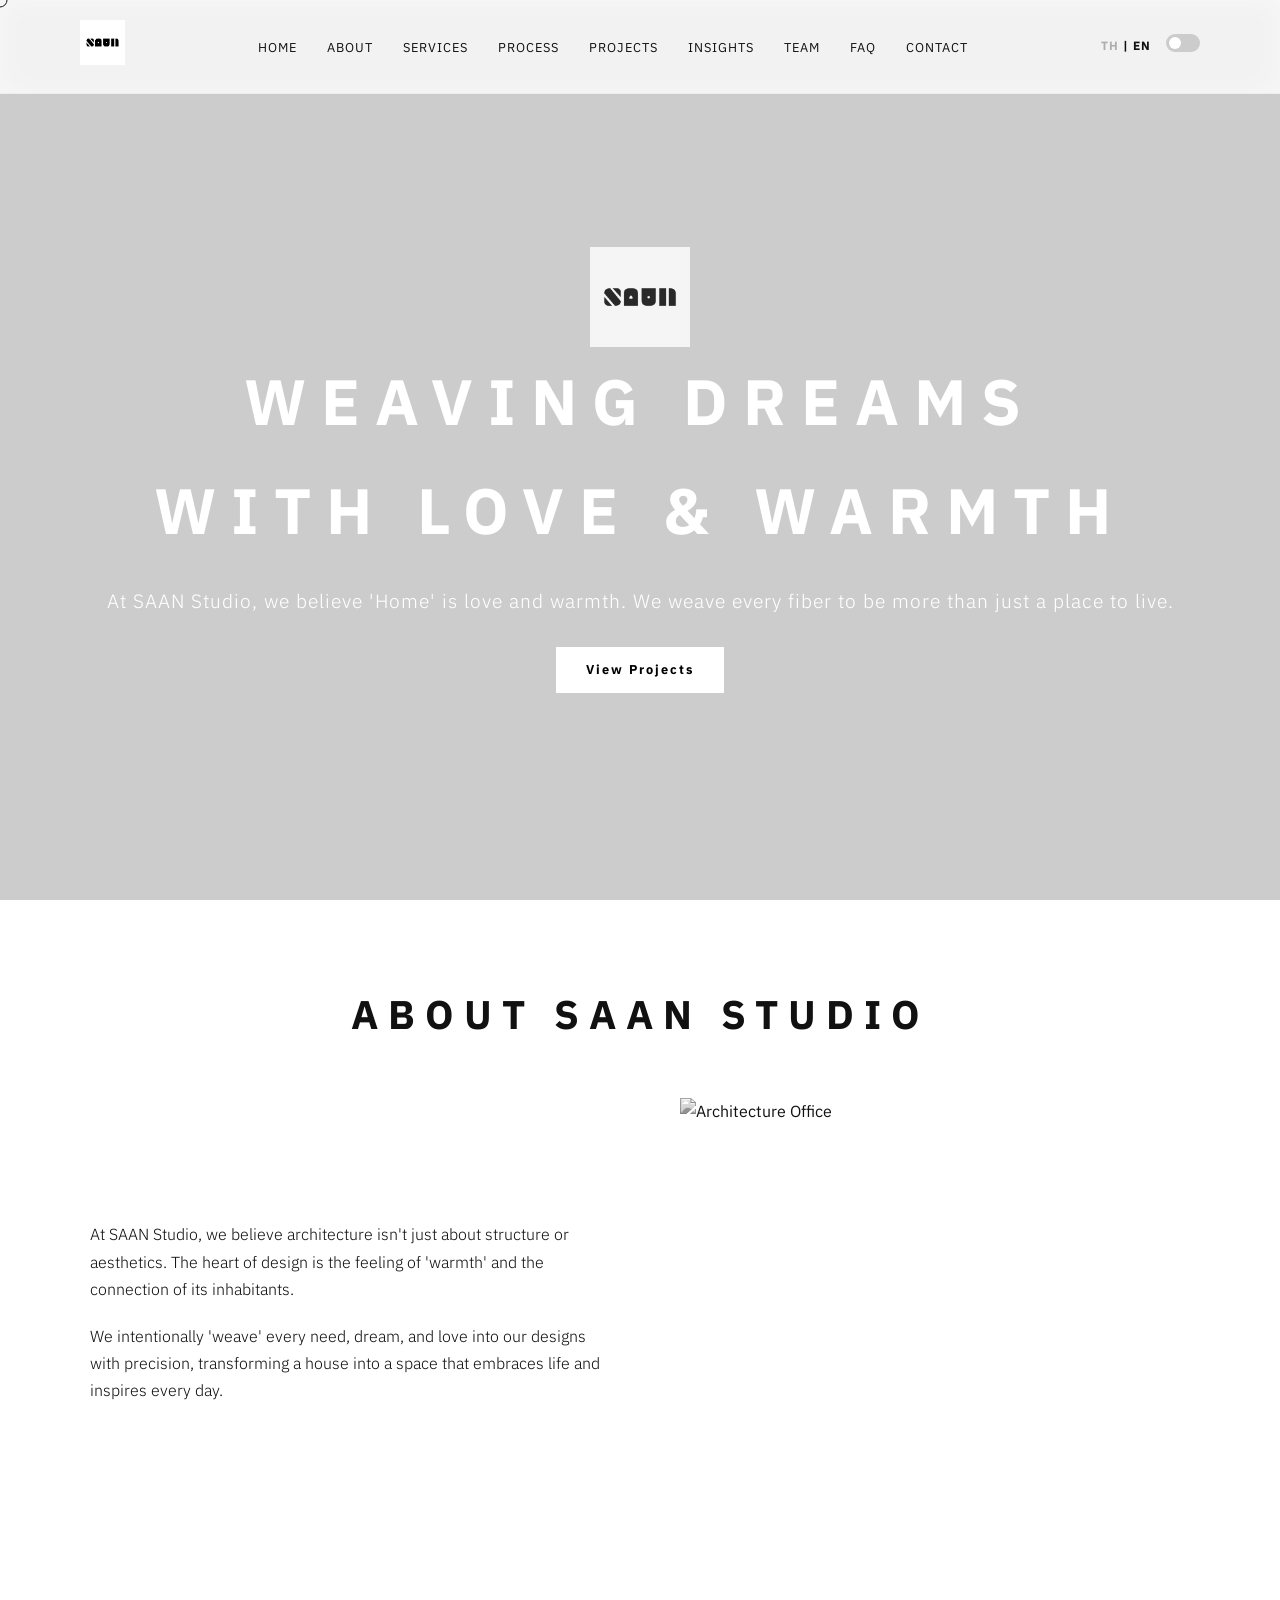
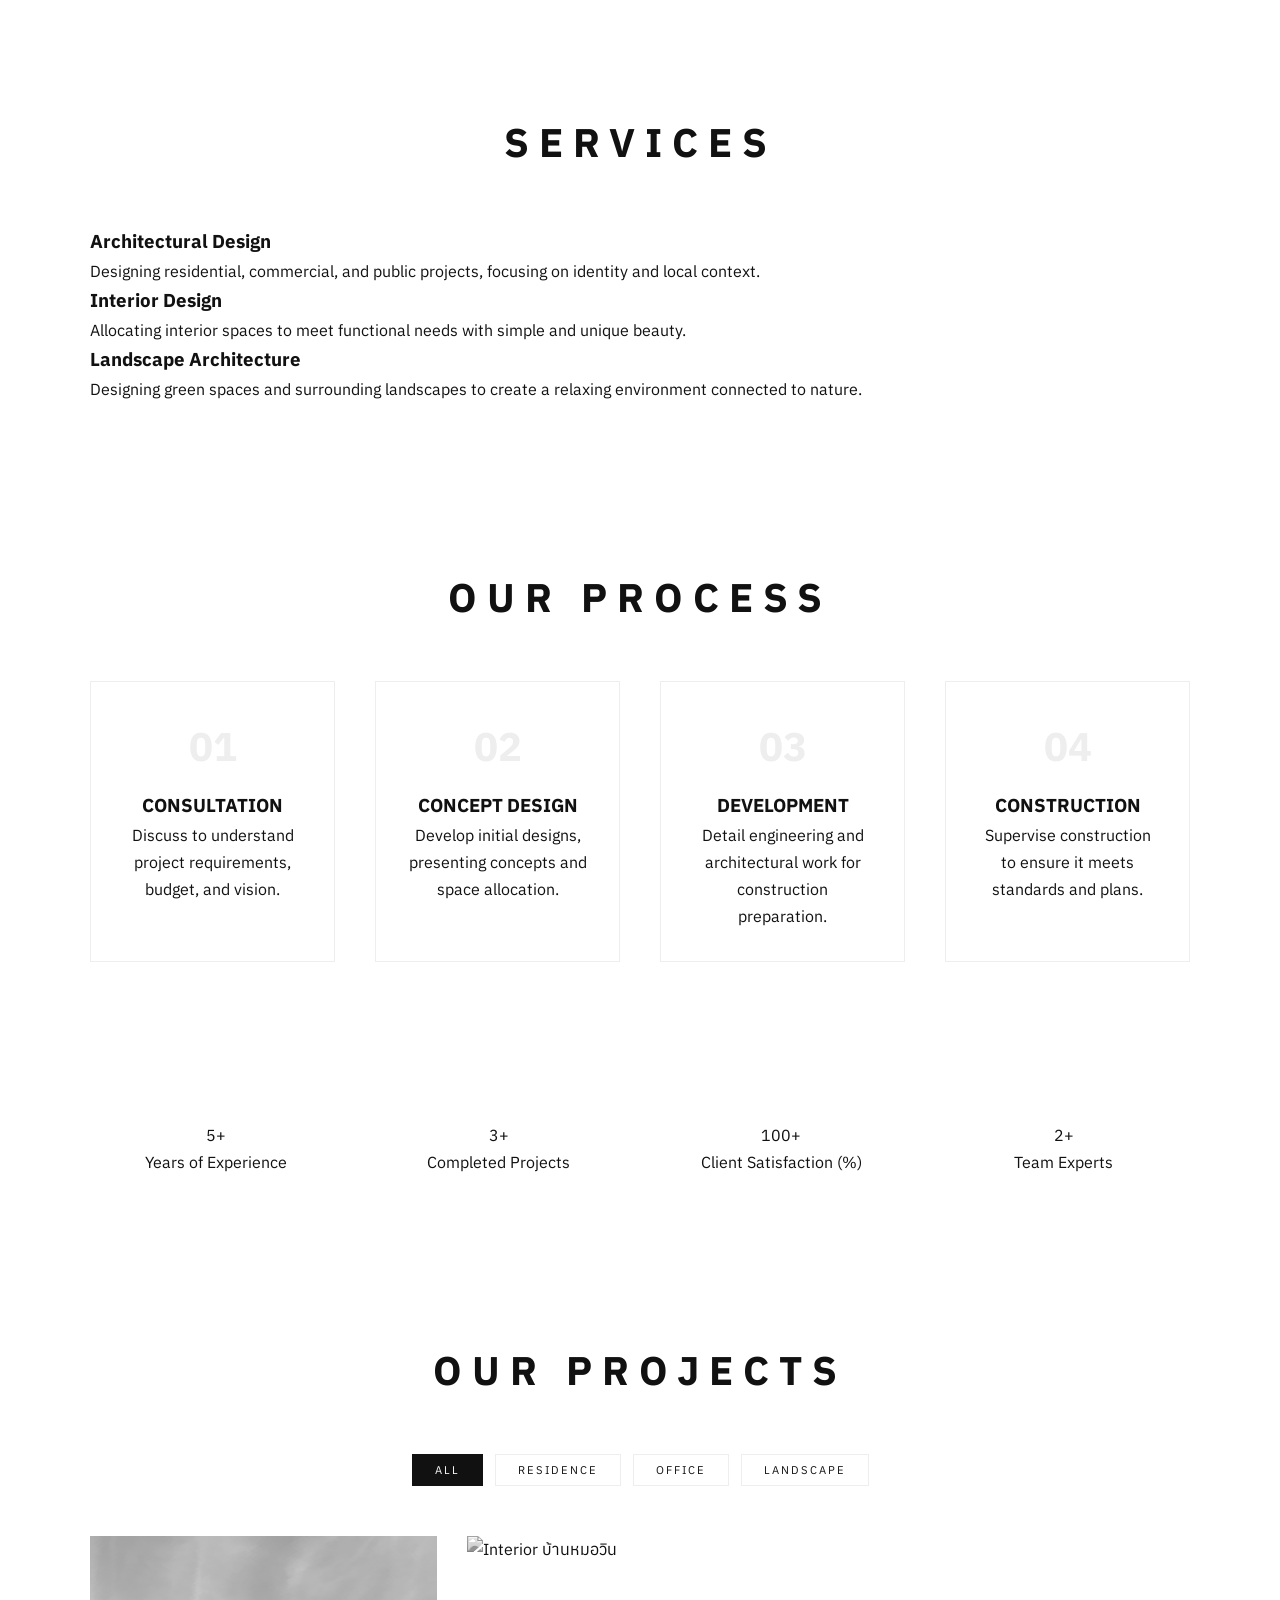
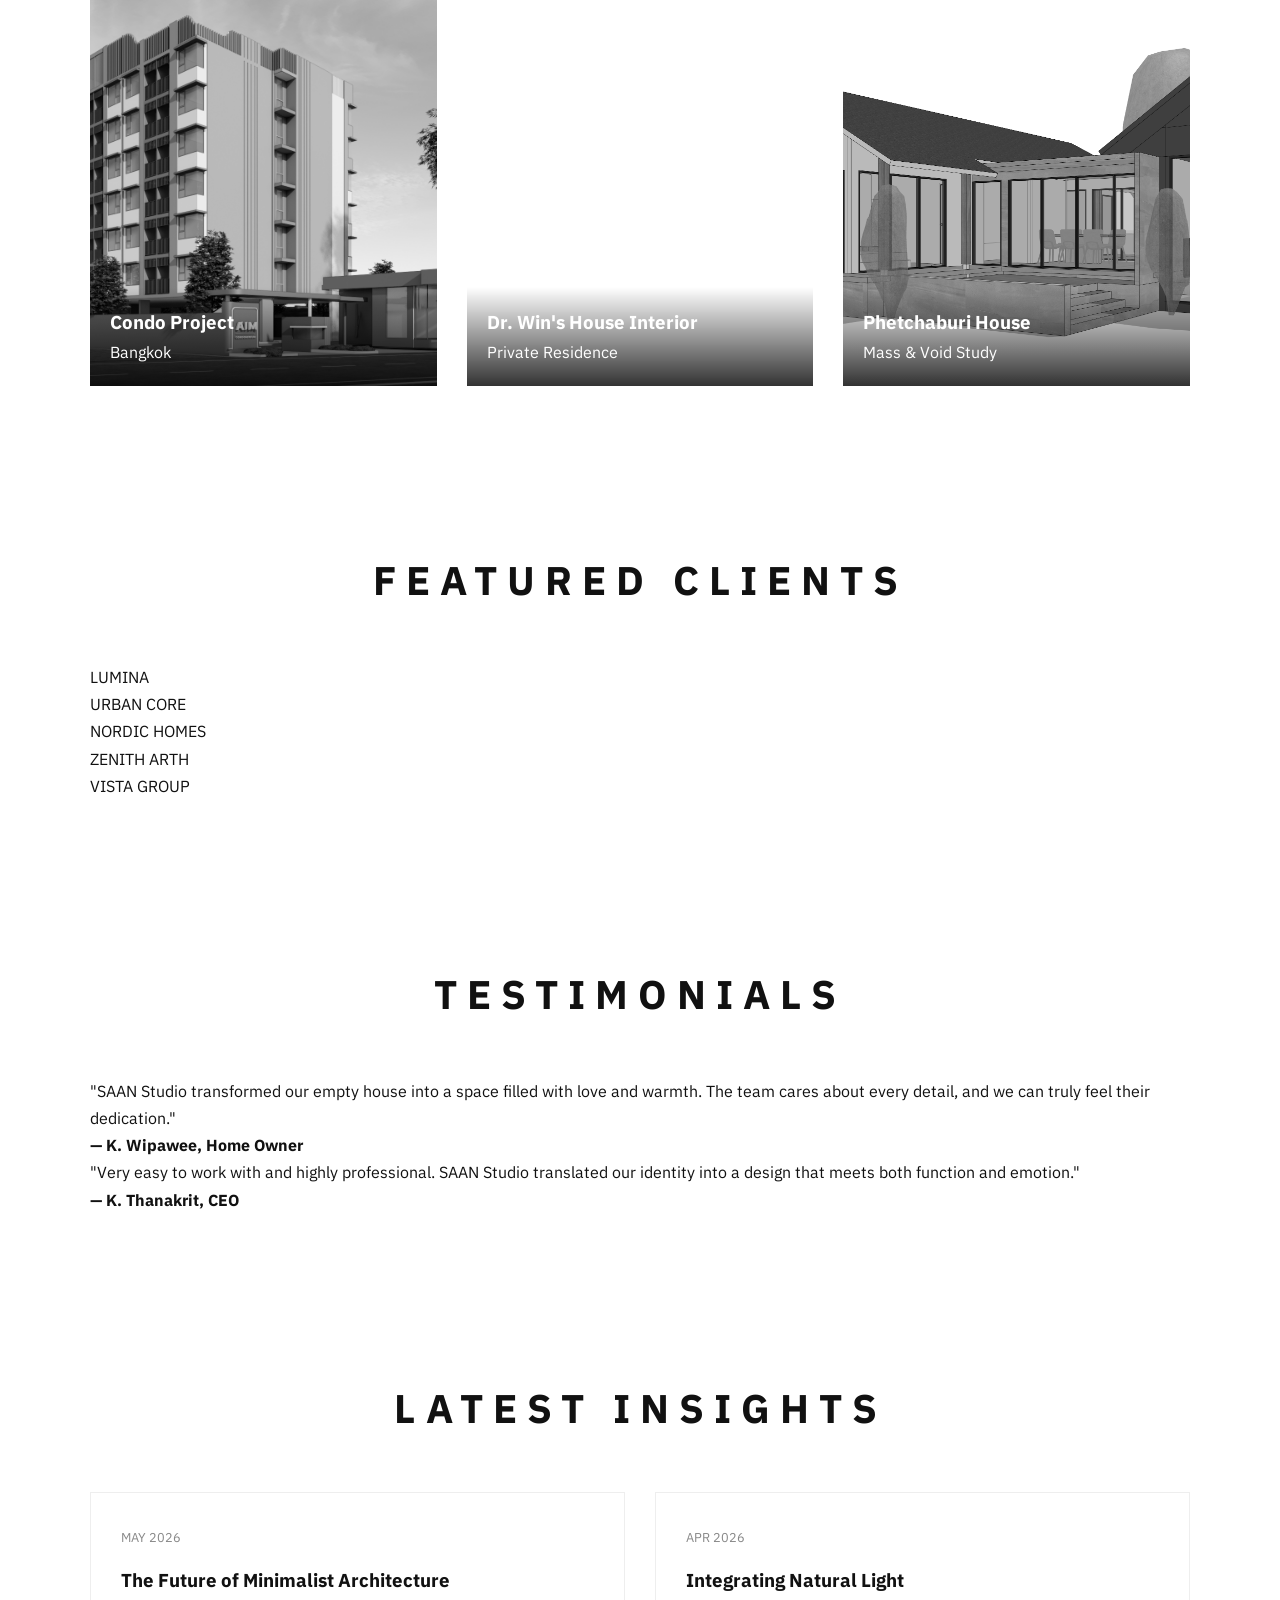
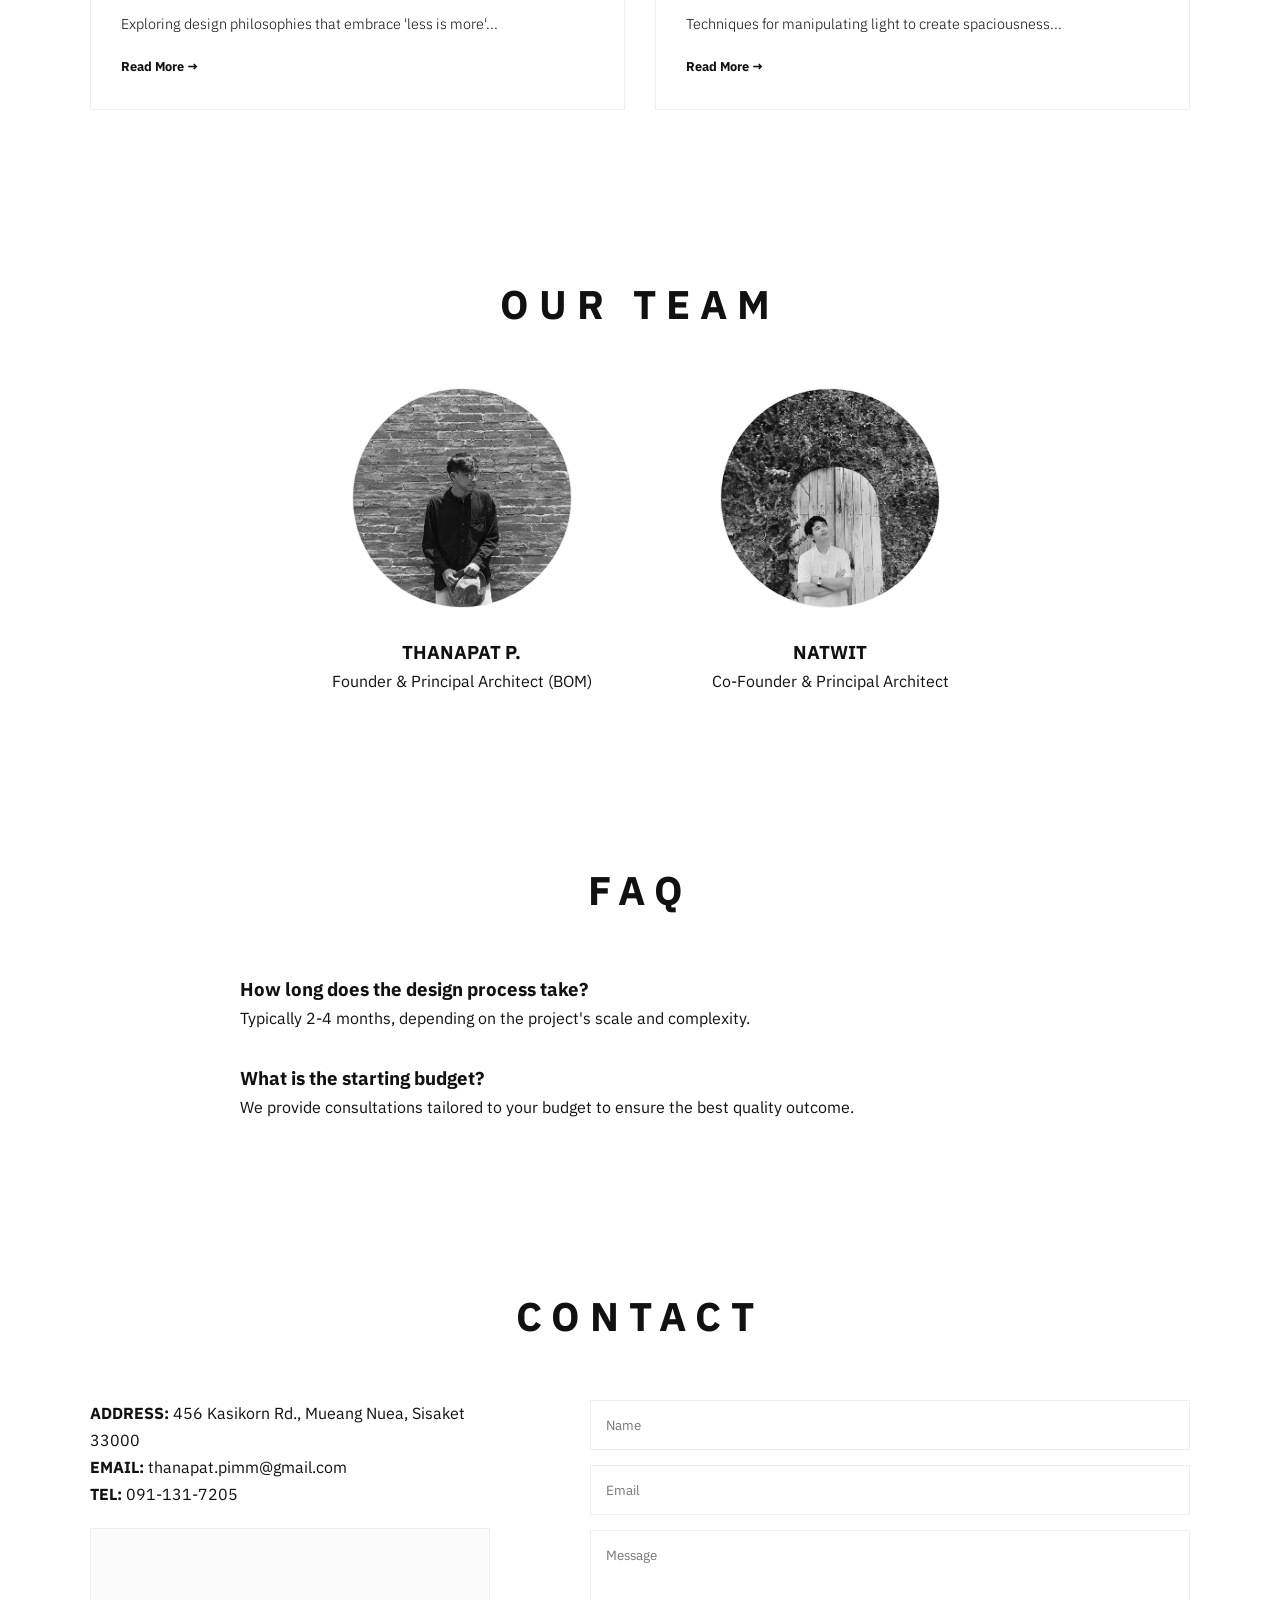
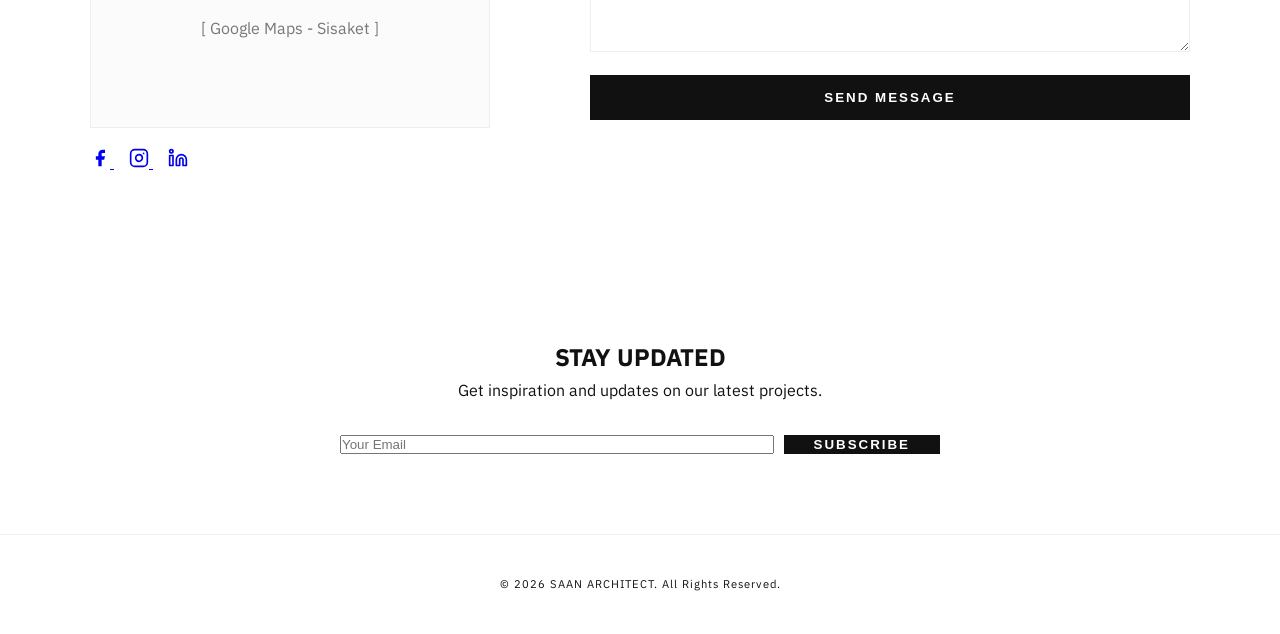
==== index.html @ 6f90f997 "UI Polish: Redesign filter/scroll buttons, enlarge logo, and add branding to Hero section" ====
<!DOCTYPE html>
<html lang="th">
<head>
    <meta charset="UTF-8">
    <meta name="viewport" content="width=device-width, initial-scale=1.0">
    <title>SAAN Studio | Architectural Design</title>
    <meta name="description" content="SAAN Studio (สาน สตูดิโอ) เชื่อว่าบ้านคือความรักความอบอุ่น เราจึงสานทุกเส้นใยให้เป็นมากกว่าที่อยู่อาศัย">
    <meta name="keywords" content="Architect, SAAN Studio, สาน สตูดิโอ, Interior Design, Home Design, Thailand">
    <link rel="stylesheet" href="style.css">
    <link rel="preconnect" href="https://fonts.googleapis.com">
    <link rel="preconnect" href="https://fonts.gstatic.com" crossorigin>
    <link href="https://fonts.googleapis.com/css2?family=Inter:wght@300;400;700&family=Anuphan:wght@300;400;600&display=swap" rel="stylesheet">
</head>
<body class="fade-in-body">
    <!-- Page Transition Overlay -->
    <div class="page-transition-overlay"></div>

    <!-- Progress Bar -->
    <div id="progress-container">
        <div id="progress-bar"></div>
    </div>

    <!-- Custom Cursor -->
    <div id="custom-cursor"></div>

    <!-- Preloader -->
    <div id="preloader">
        <div class="loader-logo">SAAN</div>
    </div>
    <nav>
        <div class="logo">
            <img src="images/logo.png" alt="SAAN STUDIO">
        </div>
        <ul class="nav-links">
            <li><a href="#hero" class="lang" data-th="หน้าแรก" data-en="Home">Home</a></li>
            <li><a href="#about" class="lang" data-th="เกี่ยวกับเรา" data-en="About">About</a></li>
            <li><a href="#services" class="lang" data-th="บริการ" data-en="Services">Services</a></li>
            <li><a href="#process" class="lang" data-th="ขั้นตอน" data-en="Process">Process</a></li>
            <li><a href="#projects" class="lang" data-th="ผลงาน" data-en="Projects">Projects</a></li>
            <li><a href="#insights" class="lang" data-th="บทความ" data-en="Insights">Insights</a></li>
            <li><a href="#team" class="lang" data-th="ทีมงาน" data-en="Team">Team</a></li>
            <li><a href="#faq" class="lang" data-th="คำถาม" data-en="FAQ">FAQ</a></li>
            <li><a href="#contact" class="lang" data-th="ติดต่อ" data-en="Contact">Contact</a></li>
        </ul>
        <div class="nav-extra">
            <div class="lang-switch">
                <span id="btn-th" class="lang-btn">TH</span> | <span id="btn-en" class="lang-btn active">EN</span>
            </div>
            <div class="theme-switch-wrapper">
                <label class="theme-switch" for="checkbox">
                    <input type="checkbox" id="checkbox" />
                    <div class="slider round"></div>
                </label>
            </div>
        </div>
        <div class="burger">
            <div class="line1"></div>
            <div class="line2"></div>
            <div class="line3"></div>
        </div>
    </nav>

    <section id="hero" class="hero">
        <div class="hero-content">
            <div class="concept-logo-container">
                <img src="images/logo.png" alt="SAAN Logo" class="concept-logo">
            </div>
            <h1 class="lang" data-th="สานทุกความฝัน<br>ด้วยความรักและอบอุ่น" data-en="WEAVING DREAMS<br>WITH LOVE & WARMTH">WEAVING DREAMS<br>WITH LOVE & WARMTH</h1>
            <p class="lang" data-th="ที่ สานสตูดิโอ เราเชื่อว่า 'บ้าน' คือความรักความอบอุ่น เราจึง 'สาน' ทุกเส้นใยให้เป็นมากกว่าที่อยู่อาศัย" data-en="At SAAN Studio, we believe 'Home' is love and warmth. We weave every fiber to be more than just a place to live.">At SAAN Studio, we believe 'Home' is love and warmth. We weave every fiber to be more than just a place to live.</p>
            <a href="#projects" class="btn-primary lang" data-th="ดูผลงาน" data-en="View Projects">View Projects</a>
        </div>
    </section>

    <section id="about" class="about section-padding reveal">
        <div class="container">
            <h2 class="section-title lang" data-th="เกี่ยวกับ สาน สตูดิโอ" data-en="ABOUT SAAN STUDIO">ABOUT SAAN STUDIO</h2>
            <div class="about-grid">
                <div class="about-text">
                    <p class="lang" data-th="ที่ สานสตูดิโอ (SAAN Studio) เราเชื่อว่าสถาปัตยกรรมไม่ใช่แค่เรื่องของโครงสร้างหรือความสวยงามเพียงอย่างเดียว แต่หัวใจสำคัญของงานออกแบบคือความรู้สึก 'อบอุ่น' และความผูกพันของผู้อยู่อาศัย" data-en="At SAAN Studio, we believe architecture isn't just about structure or aesthetics. The heart of design is the feeling of 'warmth' and the connection of its inhabitants.">At SAAN Studio, we believe architecture isn't just about structure or aesthetics. The heart of design is the feeling of 'warmth' and the connection of its inhabitants.</p>
                    <p class="lang" data-th="เราจึงตั้งใจ 'สาน' ทุกความต้องการ ความฝัน และความรัก เข้ากับงานออกแบบอย่างประณีต เพื่อเปลี่ยนบ้านให้เป็นพื้นที่ที่โอบอุ้มชีวิตและสร้างแรงบันดาลใจในทุกวัน" data-en="We intentionally 'weave' every need, dream, and love into our designs with precision, transforming a house into a space that embraces life and inspires every day.">We intentionally 'weave' every need, dream, and love into our designs with precision, transforming a house into a space that embraces life and inspires every day.</p>
                </div>
                <div class="about-image">
                    <img src="https://images.unsplash.com/photo-1486406146926-c627a92ad1ab?q=80&w=1000&auto=format&fit=crop" alt="Architecture Office">
                </div>
            </div>
        </div>
    </section>

    <section id="services" class="services section-padding bg-light reveal">
        <div class="container">
            <h2 class="section-title lang" data-th="บริการของเรา" data-en="SERVICES">SERVICES</h2>
            <div class="services-grid">
                <div class="service-item">
                    <h3 class="lang" data-th="ออกแบบสถาปัตยกรรม" data-en="Architectural Design">Architectural Design</h3>
                    <p class="lang" data-th="ออกแบบอาคารพักอาศัย อาคารพาณิชย์ และโครงการสาธารณะ โดยเน้นอัตลักษณ์และบริบทของพื้นที่" data-en="Designing residential, commercial, and public projects, focusing on identity and local context.">ออกแบบอาคารพักอาศัย อาคารพาณิชย์ และโครงการสาธารณะ โดยเน้นอัตลักษณ์และบริบทของพื้นที่</p>
                </div>
                <div class="service-item">
                    <h3 class="lang" data-th="ออกแบบภายใน" data-en="Interior Design">Interior Design</h3>
                    <p class="lang" data-th="จัดสรรพื้นที่ภายในให้ตอบโจทย์การใช้งาน พร้อมความสวยงามที่เรียบง่ายและเป็นเอกลักษณ์" data-en="Allocating interior spaces to meet functional needs with simple and unique beauty.">จัดสรรพื้นที่ภายในให้ตอบโจทย์การใช้งาน พร้อมความสวยงามที่เรียบง่ายและเป็นเอกลักษณ์</p>
                </div>
                <div class="service-item">
                    <h3 class="lang" data-th="ภูมิสถาปัตยกรรม" data-en="Landscape Architecture">Landscape Architecture</h3>
                    <p class="lang" data-th="ออกแบบพื้นที่สีเขียวและภูมิทัศน์รอบอาคาร เพื่อสร้างสภาวะแวดล้อมที่ผ่อนคลายและเชื่อมต่อกับธรรมชาติ" data-en="Designing green spaces and surrounding landscapes to create a relaxing environment connected to nature.">ออกแบบพื้นที่สีเขียวและภูมิทัศน์รอบอาคาร เพื่อสร้างสภาวะแวดล้อมที่ผ่อนคลายและเชื่อมต่อกับธรรมชาติ</p>
                </div>
            </div>
        </div>
    </section>

    <section id="process" class="process section-padding reveal">
        <div class="container">
            <h2 class="section-title lang" data-th="ขั้นตอนการทำงาน" data-en="OUR PROCESS">OUR PROCESS</h2>
            <div class="process-steps">
                <div class="step">
                    <span class="step-num">01</span>
                    <h3 class="lang" data-th="ปรึกษาเบื้องต้น" data-en="CONSULTATION">CONSULTATION</h3>
                    <p class="lang" data-th="พูดคุยเพื่อทำความเข้าใจความต้องการ งบประมาณ และวิสัยทัศน์ของโครงการ" data-en="Discuss to understand project requirements, budget, and vision.">พูดคุยเพื่อทำความเข้าใจความต้องการ งบประมาณ และวิสัยทัศน์ของโครงการ</p>
                </div>
                <div class="step">
                    <span class="step-num">02</span>
                    <h3 class="lang" data-th="ออกแบบแนวคิด" data-en="CONCEPT DESIGN">CONCEPT DESIGN</h3>
                    <p class="lang" data-th="พัฒนางานออกแบบเบื้องต้น นำเสนอแนวคิดและการจัดสรรพื้นที่" data-en="Develop initial designs, presenting concepts and space allocation.">พัฒนางานออกแบบเบื้องต้น นำเสนอแนวคิดและการจัดสรรพื้นที่</p>
                </div>
                <div class="step">
                    <span class="step-num">03</span>
                    <h3 class="lang" data-th="พัฒนาแบบ" data-en="DEVELOPMENT">DEVELOPMENT</h3>
                    <p class="lang" data-th="ลงรายละเอียดงานวิศวกรรมและสถาปัตยกรรมเพื่อเตรียมการก่อสร้าง" data-en="Detail engineering and architectural work for construction preparation.">ลงรายละเอียดงานวิศวกรรมและสถาปัตยกรรมเพื่อเตรียมการก่อสร้าง</p>
                </div>
                <div class="step">
                    <span class="step-num">04</span>
                    <h3 class="lang" data-th="การก่อสร้าง" data-en="CONSTRUCTION">CONSTRUCTION</h3>
                    <p class="lang" data-th="ควบคุมการก่อสร้างให้เป็นไปตามมาตรฐานและแบบที่วางไว้" data-en="Supervise construction to ensure it meets standards and plans.">ควบคุมการก่อสร้างให้เป็นไปตามมาตรฐานและแบบที่วางไว้</p>
                </div>
            </div>
        </div>
    </section>

    <section id="stats" class="stats section-padding bg-dark-text">
        <div class="container">
            <div class="stats-grid" style="display: grid; grid-template-columns: repeat(auto-fit, minmax(200px, 1fr)); gap: 30px; text-align: center;">
                <div class="stat-item">
                    <div class="stat-number" data-target="5">0</div>
                    <p class="lang" data-th="ปีแห่งประสบการณ์" data-en="Years of Experience">Years of Experience</p>
                </div>
                <div class="stat-item">
                    <div class="stat-number" data-target="3">0</div>
                    <p class="lang" data-th="โครงการที่สำเร็จ" data-en="Completed Projects">Completed Projects</p>
                </div>
                <div class="stat-item">
                    <div class="stat-number" data-target="100">0</div>
                    <p class="lang" data-th="ความพึงพอใจลูกค้า (%)" data-en="Client Satisfaction (%)">Client Satisfaction (%)</p>
                </div>
                <div class="stat-item">
                    <div class="stat-number" data-target="2">0</div>
                    <p class="lang" data-th="ผู้เชี่ยวชาญในทีม" data-en="Team Experts">Team Experts</p>
                </div>
            </div>
        </div>
    </section>

    <section id="projects" class="projects section-padding reveal">
        <div class="container">
            <h2 class="section-title lang" data-th="ผลงานของเรา" data-en="OUR PROJECTS">OUR PROJECTS</h2>
            
            <div class="filter-buttons">
                <button class="filter-btn active lang" data-filter="all" data-th="ทั้งหมด" data-en="ALL">ALL</button>
                <button class="filter-btn lang" data-filter="residence" data-th="บ้านพักอาศัย" data-en="RESIDENCE">RESIDENCE</button>
                <button class="filter-btn lang" data-filter="office" data-th="สำนักงาน" data-en="OFFICE">OFFICE</button>
                <button class="filter-btn lang" data-filter="landscape" data-th="ภูมิทัศน์" data-en="LANDSCAPE">LANDSCAPE</button>
            </div>

            <div class="projects-grid">
                <a href="project-02.html" class="project-card office" style="text-decoration: none; color: inherit; display: block;">
                    <img src="images/project-02.png" alt="โครงการคอนโด">
                    <div class="project-info">
                        <h3 class="lang" data-th="โครงการคอนโด" data-en="Condo Project">Condo Project</h3>
                        <p class="lang" data-th="กรุงเทพมหานคร" data-en="Bangkok">Bangkok</p>
                    </div>
                </a>
                <a href="project-03.html" class="project-card residence" style="text-decoration: none; color: inherit; display: block;">
                    <img src="images/project-03.png" alt="Interior บ้านหมอวิน">
                    <div class="project-info">
                        <h3 class="lang" data-th="Interior บ้านหมอวิน" data-en="Dr. Win's House Interior">Dr. Win's House Interior</h3>
                        <p class="lang" data-th="บ้านพักอาศัย" data-en="Private Residence">Private Residence</p>
                    </div>
                </a>
                <a href="project-04.html" class="project-card residence" style="text-decoration: none; color: inherit; display: block;">
                    <img src="images/project-04.jpg" alt="บ้านเพชรบุรี">
                    <div class="project-info">
                        <h3 class="lang" data-th="บ้านเพชรบุรี" data-en="Phetchaburi House">Phetchaburi House</h3>
                        <p class="lang" data-th="แมสและวอยด์" data-en="Mass & Void Study">Mass & Void Study</p>
                    </div>
                </a>
            </div>
        </div>
    </section>

    <section class="clients section-padding reveal">
        <div class="container">
            <h2 class="section-title lang" data-th="พันธมิตรของเรา" data-en="FEATURED CLIENTS">FEATURED CLIENTS</h2>
            <div class="clients-strip">
                <div class="client-logo">LUMINA</div>
                <div class="client-logo">URBAN CORE</div>
                <div class="client-logo">NORDIC HOMES</div>
                <div class="client-logo">ZENITH ARTH</div>
                <div class="client-logo">VISTA GROUP</div>
            </div>
        </div>
    </section>

    <section id="testimonials" class="testimonials section-padding bg-light reveal">
        <div class="container">
            <h2 class="section-title lang" data-th="เสียงจากลูกค้า" data-en="TESTIMONIALS">TESTIMONIALS</h2>
            <div class="testimonials-grid">
                <div class="testimonial-item">
                    <p class="lang" data-th="&quot;SAAN Studio เปลี่ยนบ้านที่ว่างเปล่าให้กลายเป็นพื้นที่ที่เต็มไปด้วยความรักและความอบอุ่น ทีมงานใส่ใจในทุกรายละเอียดจนเรารู้สึกได้ถึงความตั้งใจจริงๆ&quot;" data-en="&quot;SAAN Studio transformed our empty house into a space filled with love and warmth. The team cares about every detail, and we can truly feel their dedication.&quot;">"SAAN Studio transformed our empty house into a space filled with love and warmth. The team cares about every detail, and we can truly feel their dedication."</p>
                    <h4 class="lang" data-th="— คุณวิภาวี, เจ้าของบ้าน Residence" data-en="— K. Wipawee, Home Owner">— K. Wipawee, Home Owner</h4>
                </div>
                <div class="testimonial-item">
                    <p class="lang" data-th="&quot;ทำงานด้วยง่ายและมีความเป็นมืออาชีพสูง สานสตูดิโอสามารถถ่ายทอดตัวตนของเราออกมาเป็นงานออกแบบที่ตอบโจทย์ทั้งฟังก์ชันและอารมณ์ความรู้สึก&quot;" data-en="&quot;Very easy to work with and highly professional. SAAN Studio translated our identity into a design that meets both function and emotion.&quot;">"Very easy to work with and highly professional. SAAN Studio translated our identity into a design that meets both function and emotion."</p>
                    <h4 class="lang" data-th="— คุณธนกฤต, CEO" data-en="— K. Thanakrit, CEO">— K. Thanakrit, CEO</h4>
                </div>
            </div>
        </div>
    </section>

    <section id="insights" class="insights section-padding reveal">
        <div class="container">
            <h2 class="section-title lang" data-th="มุมมองและความคิด" data-en="LATEST INSIGHTS">LATEST INSIGHTS</h2>
            <div class="insights-grid" style="display: grid; grid-template-columns: repeat(auto-fit, minmax(300px, 1fr)); gap: 30px;">
                <div class="insight-card" style="border: 1px solid var(--border-color); padding: 30px;">
                    <span class="insight-date" style="font-size: 0.8rem; opacity: 0.5;">MAY 2026</span>
                    <h3 class="lang" data-th="อนาคตของสถาปัตยกรรมมินิมอล" data-en="The Future of Minimalist Architecture" style="margin: 15px 0;">The Future of Minimalist Architecture</h3>
                    <p class="lang" data-th="เจาะลึกแนวคิดการออกแบบที่ตัดทอนสิ่งที่ไม่จำเป็น..." data-en="Exploring design philosophies that embrace 'less is more'..." style="font-weight: 300; font-size: 0.9rem;">Exploring design philosophies that embrace 'less is more'...</p>
                    <a href="#" class="lang" data-th="อ่านต่อ →" data-en="Read More →" style="display: inline-block; margin-top: 20px; text-decoration: none; color: var(--text-color); font-weight: 700; font-size: 0.8rem;">Read More →</a>
                </div>
                <div class="insight-card" style="border: 1px solid var(--border-color); padding: 30px;">
                    <span class="insight-date" style="font-size: 0.8rem; opacity: 0.5;">APR 2026</span>
                    <h3 class="lang" data-th="การใช้แสงธรรมชาติในอาคาร" data-en="Integrating Natural Light" style="margin: 15px 0;">Integrating Natural Light</h3>
                    <p class="lang" data-th="เทคนิคการจัดการแสงเพื่อสร้างความรู้สึกกว้างขวาง..." data-en="Techniques for manipulating light to create spaciousness..." style="font-weight: 300; font-size: 0.9rem;">Techniques for manipulating light to create spaciousness...</p>
                    <a href="#" class="lang" data-th="อ่านต่อ →" data-en="Read More →" style="display: inline-block; margin-top: 20px; text-decoration: none; color: var(--text-color); font-weight: 700; font-size: 0.8rem;">Read More →</a>
                </div>
            </div>
        </div>
    </section>

    <section id="team" class="team section-padding reveal">
        <div class="container">
            <h2 class="section-title lang" data-th="ทีมงานของเรา" data-en="OUR TEAM">OUR TEAM</h2>
            <div class="team-grid">
                <div class="team-member">
                    <img src="images/thanapat.jpg" alt="Thanapat Pimmakorn">
                    <h3>THANAPAT P.</h3>
                    <p class="lang" data-th="ผู้ก่อตั้ง และ สถาปนิกหลัก (BOM)" data-en="Founder & Principal Architect (BOM)">Founder & Principal Architect (BOM)</p>
                </div>
                <div class="team-member">
                    <img src="images/natwit.jpg" alt="Natwit">
                    <h3>NATWIT</h3>
                    <p class="lang" data-th="ผู้ร่วมก่อตั้ง และ สถาปนิกหลัก" data-en="Co-Founder & Principal Architect">Co-Founder & Principal Architect</p>
                </div>
            </div>
        </div>
    </section>

    <section id="faq" class="faq section-padding bg-light reveal">
        <div class="container">
            <h2 class="section-title lang" data-th="คำถามที่พบบ่อย" data-en="FAQ">FAQ</h2>
            <div class="faq-grid" style="max-width: 800px; margin: 0 auto;">
                <div class="faq-item">
                    <h3 class="lang" data-th="ใช้เวลานานไหมในการออกแบบ?" data-en="How long does the design process take?">How long does the design process take?</h3>
                    <p class="lang" data-th="โดยปกติจะใช้เวลา 2-4 เดือน ขึ้นอยู่กับขนาดและความซับซ้อนของโครงการ" data-en="Typically 2-4 months, depending on the project's scale and complexity.">Typically 2-4 months, depending on the project's scale and complexity.</p>
                </div>
                <div class="faq-item" style="margin-top: 30px;">
                    <h3 class="lang" data-th="งบประมาณเริ่มต้นอยู่ที่เท่าไหร่?" data-en="What is the starting budget?">What is the starting budget?</h3>
                    <p class="lang" data-th="เรายินดีให้คำปรึกษาตามงบประมาณของลูกค้าเพื่อให้ได้งานที่มีคุณภาพที่สุด" data-en="We provide consultations tailored to your budget to ensure the best quality outcome.">We provide consultations tailored to your budget to ensure the best quality outcome.</p>
                </div>
            </div>
        </div>
    </section>

    <button id="scrollTop" title="Go to top">↑</button>

    <section id="contact" class="contact section-padding reveal">
        <div class="container">
            <h2 class="section-title lang" data-th="ติดต่อเรา" data-en="CONTACT">CONTACT</h2>
            <div class="contact-content">
                <div class="contact-info">
                    <p class="lang" data-th="<strong>ที่อยู่:</strong> 456 ถ.กสิกรรม ต.เมืองเหนือ อ.เมือง จ.ศรีสะเกษ 33000" data-en="<strong>ADDRESS:</strong> 456 Kasikorn Rd., Mueang Nuea, Sisaket 33000"><strong>ADDRESS:</strong> 456 ถ.กสิกรรม ต.เมืองเหนือ อ.เมือง จ.ศรีสะเกษ 33000</p>
                    <p><strong>EMAIL:</strong> thanapat.pimm@gmail.com</p>
                    <p><strong>TEL:</strong> 091-131-7205</p>
                    
                    <div class="map-placeholder" style="width: 100%; height: 200px; background: var(--section-bg-light); border: 1px solid var(--border-color); margin: 20px 0; display: flex; align-items: center; justify-content: center; color: #777;">
                        <span class="lang" data-th="[ แผนที่ Google Maps - ศรีสะเกษ ]" data-en="[ Google Maps - Sisaket ]">[ Google Maps - Sisaket ]</span>
                    </div>

                    <div class="socials">
                        <a href="https://www.facebook.com/profile.php?id=61576745572502" target="_blank" aria-label="Facebook">
                            <svg width="20" height="20" viewBox="0 0 24 24" fill="currentColor"><path d="M18 2h-3a5 5 0 0 0-5 5v3H7v4h3v8h4v-8h3l1-4h-4V7a1 1 0 0 1 1-1h3z"></path></svg>
                        </a>
                        <a href="#" aria-label="Instagram" style="margin: 0 15px;">
                            <svg width="20" height="20" viewBox="0 0 24 24" fill="none" stroke="currentColor" stroke-width="2" stroke-linecap="round" stroke-linejoin="round"><rect x="2" y="2" width="20" height="20" rx="5" ry="5"></rect><path d="M16 11.37A4 4 0 1 1 12.63 8 4 4 0 0 1 16 11.37z"></path><line x1="17.5" y1="6.5" x2="17.51" y2="6.5"></line></svg>
                        </a>
                        <a href="#" aria-label="LinkedIn">
                            <svg width="20" height="20" viewBox="0 0 24 24" fill="none" stroke="currentColor" stroke-width="2" stroke-linecap="round" stroke-linejoin="round"><path d="M16 8a6 6 0 0 1 6 6v7h-4v-7a2 2 0 0 0-2-2 2 2 0 0 0-2 2v7h-4v-7a6 6 0 0 1 6-6z"></path><rect x="2" y="9" width="4" height="12"></rect><circle cx="4" cy="4" r="2"></circle></svg>
                        </a>
                    </div>
                </div>
                <form class="contact-form">
                    <input type="text" class="lang-placeholder" data-th="ชื่อ" data-en="Name" placeholder="Name" required>
                    <input type="email" class="lang-placeholder" data-th="อีเมล" data-en="Email" placeholder="Email" required>
                    <textarea class="lang-placeholder" data-th="ข้อความ" data-en="Message" placeholder="Message" rows="5" required></textarea>
                    <button type="submit" class="btn-dark lang" data-th="ส่งข้อความ" data-en="SEND MESSAGE">SEND MESSAGE</button>
                </form>
            </div>
        </div>
    </section>

    <section class="newsletter section-padding bg-light reveal">
        <div class="container">
            <div class="newsletter-content" style="text-align: center; max-width: 600px; margin: 0 auto;">
                <h2 class="lang" data-th="ติดตามข่าวสาร" data-en="STAY UPDATED">STAY UPDATED</h2>
                <p class="lang" data-th="รับแรงบันดาลใจและอัปเดตโครงการใหม่ๆ จากเรา" data-en="Get inspiration and updates on our latest projects." style="margin-bottom: 30px;">Get inspiration and updates on our latest projects.</p>
                <form class="newsletter-form" style="display: flex; gap: 10px;">
                    <input type="email" class="lang-placeholder" data-th="อีเมลของคุณ" data-en="Your Email" placeholder="Your Email" required style="flex: 1; margin-bottom: 0;">
                    <button type="submit" class="btn-dark lang" data-th="ติดตาม" data-en="SUBSCRIBE" style="width: auto; padding: 0 30px;">SUBSCRIBE</button>
                </form>
            </div>
        </div>
    </section>

    <footer>
        <p class="lang" data-th="&copy; 2026 สาน สตูดิโอ. สงวนลิขสิทธิ์." data-en="&copy; 2026 SAAN Studio. All Rights Reserved.">&copy; 2026 SAAN Studio. All Rights Reserved.</p>
    </footer>

    <script src="script.js"></script>
</body>
</html>
---- style.css ----
/* 
    SAAN Studio - Design System 
    Philosophy: Minimalist, Symmetric, Mobile-First
*/

:root {
    --bg-color: #ffffff;
    --text-color: #111111;
    --secondary-text: #666666;
    --section-bg-light: #fbfbfb;
    --border-color: #eeeeee;
    --nav-bg-rgba: rgba(255, 255, 255, 0.85);
    --accent-color: #000000;
    --transition-smooth: all 0.5s cubic-bezier(0.16, 1, 0.3, 1);
    --container-max: 1100px;
}

[data-theme="dark"] {
    --bg-color: #0d0d0d;
    --text-color: #f5f5f5;
    --secondary-text: #a0a0a0;
    --section-bg-light: #141414;
    --border-color: #222222;
    --nav-bg-rgba: rgba(13, 13, 13, 0.85);
    --accent-color: #ffffff;
}

/* Base Styles */
* {
    margin: 0;
    padding: 0;
    box-sizing: border-box;
    -webkit-tap-highlight-color: transparent;
}

body {
    font-family: 'Anuphan', 'Inter', sans-serif;
    line-height: 1.7;
    color: var(--text-color);
    background-color: var(--bg-color);
    overflow-x: hidden;
    transition: background-color 0.4s ease;
}

.container {
    max-width: var(--container-max);
    margin: 0 auto;
    padding: 0 25px;
}

section {
    padding: 80px 0;
}

.section-title {
    font-size: 1.8rem;
    font-weight: 700;
    text-align: center;
    letter-spacing: 6px;
    margin-bottom: 50px;
    text-transform: uppercase;
}

/* Typography Helpers */
.lang { transition: opacity 0.3s ease; }

/* Navigation - Adaptive */
nav {
    display: flex;
    justify-content: space-between;
    align-items: center;
    padding: 15px 25px;
    background-color: var(--nav-bg-rgba);
    backdrop-filter: blur(15px);
    -webkit-backdrop-filter: blur(15px);
    position: fixed;
    width: 100%;
    top: 0;
    z-index: 1000;
    border-bottom: 1px solid var(--border-color);
    transition: var(--transition-smooth);
}

/* Navigation Branding - ENLARGED */
.logo img {
    height: 45px; /* Increased for better visibility */
    width: auto;
    transition: var(--transition-smooth);
}

[data-theme="dark"] .logo img { filter: invert(1); }

/* Concept Branding Image */
.concept-logo-container {
    display: flex;
    justify-content: center;
    margin-top: 40px;
    opacity: 0.8;
}
.concept-logo {
    height: 100px;
    width: auto;
    filter: grayscale(100%);
    transition: var(--transition-smooth);
}
.concept-logo:hover { opacity: 1; transform: scale(1.05); }
[data-theme="dark"] .concept-logo { filter: invert(1) grayscale(100%); }

/* Project Filter Buttons - MINIMALIST REDESIGN */
.filter-buttons {
    display: flex;
    justify-content: center;
    flex-wrap: wrap;
    gap: 12px;
    margin-bottom: 50px;
}

.filter-btn {
    background: transparent;
    border: 1px solid var(--border-color);
    padding: 8px 22px;
    cursor: pointer;
    font-family: inherit;
    font-size: 0.7rem;
    letter-spacing: 2px;
    text-transform: uppercase;
    color: var(--text-color);
    transition: var(--transition-smooth);
}

.filter-btn.active {
    background-color: var(--text-color);
    color: var(--bg-color);
    border-color: var(--text-color);
}

.filter-btn:hover:not(.active) {
    border-color: var(--text-color);
}

/* Scroll Top Button - MINIMALIST REDESIGN */
#scrollTop {
    display: none;
    position: fixed;
    bottom: 30px;
    right: 30px;
    z-index: 99;
    border: 1px solid var(--text-color);
    background-color: var(--bg-color);
    color: var(--text-color);
    cursor: pointer;
    padding: 10px;
    font-size: 16px;
    transition: var(--transition-smooth);
    width: 44px;
    height: 44px;
    line-height: 22px;
    text-align: center;
}

#scrollTop:hover {
    background-color: var(--text-color);
    color: var(--bg-color);
    transform: translateY(-5px);
}

.nav-links {
    display: none; /* Hidden on mobile by default */
}

.nav-extra {
    display: flex;
    align-items: center;
    gap: 15px;
}

/* Language Switcher */
.lang-switch {
    font-size: 0.75rem;
    font-weight: 700;
    letter-spacing: 1px;
}

.lang-btn {
    cursor: pointer;
    opacity: 0.3;
}

.lang-btn.active { opacity: 1; }

/* Theme Slider */
.theme-switch {
    position: relative;
    display: inline-block;
    width: 34px;
    height: 18px;
}

.theme-switch input { display: none; }

.slider {
    position: absolute;
    cursor: pointer;
    top: 0; left: 0; right: 0; bottom: 0;
    background-color: #ccc;
    transition: .4s;
    border-radius: 20px;
}

.slider:before {
    position: absolute;
    content: "";
    height: 12px;
    width: 12px;
    left: 3px;
    bottom: 3px;
    background-color: white;
    transition: .4s;
    border-radius: 50%;
}

input:checked + .slider { background-color: #444; }
input:checked + .slider:before { transform: translateX(16px); }

/* Burger Icon & Animation */
.burger {
    display: block;
    cursor: pointer;
    z-index: 1001; /* Above mobile menu */
}

.burger div {
    width: 22px;
    height: 2px;
    background-color: var(--text-color);
    margin: 4px;
    transition: var(--transition-smooth);
}

.toggle .line1 {
    transform: rotate(-45deg) translate(-4px, 4px);
}
.toggle .line2 {
    opacity: 0;
}
.toggle .line3 {
    transform: rotate(45deg) translate(-4px, -4px);
}

/* Hero Section - Mobile First */
.hero {
    height: 100vh;
    display: flex;
    justify-content: center;
    align-items: center;
    text-align: center;
    background: linear-gradient(rgba(0,0,0,0.2), rgba(0,0,0,0.2)), url('https://images.unsplash.com/photo-1449156001931-923ca4162ec0?q=80&w=1500&auto=format&fit=crop');
    background-size: cover;
    background-position: center;
    color: #fff;
}

.hero-content {
    max-width: 90%;
}

.hero-content h1 {
    font-size: 2.2rem;
    font-weight: 700;
    letter-spacing: 5px;
    margin-bottom: 20px;
}

.hero-content p {
    font-size: 1rem;
    font-weight: 300;
    margin-bottom: 30px;
    letter-spacing: 1px;
}

.btn-primary {
    display: inline-block;
    padding: 12px 30px;
    background-color: #fff;
    color: #000;
    text-decoration: none;
    font-size: 0.8rem;
    font-weight: 700;
    letter-spacing: 2px;
    transition: var(--transition-smooth);
}

.btn-primary:hover {
    background-color: transparent;
    color: #fff;
    border: 1px solid #fff;
}

/* About Section - Symmetric */
.about-grid {
    display: grid;
    grid-template-columns: 1fr;
    gap: 40px;
    align-items: center;
}

.about-text {
    text-align: center;
}

.about-text p {
    margin-bottom: 20px;
    font-weight: 300;
}

.about-image {
    width: 100%;
    height: 300px;
    overflow: hidden;
}

.about-image img {
    width: 100%;
    height: 100%;
    object-fit: cover;
    filter: grayscale(100%);
}

/* Process Section - Steps 1-4 Flow */
.process-steps {
    display: flex;
    flex-direction: column;
    gap: 40px;
}

.step {
    text-align: center;
    padding: 30px;
    border: 1px solid var(--border-color);
    transition: var(--transition-smooth);
}

.step:hover {
    border-color: var(--text-color);
}

.step-num {
    font-size: 2.5rem;
    font-weight: 700;
    color: var(--border-color);
    margin-bottom: 10px;
    display: block;
}

/* Projects Grid - Symmetric */
.projects-grid {
    display: grid;
    grid-template-columns: 1fr;
    gap: 20px;
}

.project-card {
    position: relative;
    overflow: hidden;
    height: 300px;
}

.project-card img {
    width: 100%;
    height: 100%;
    object-fit: cover;
    filter: grayscale(100%);
    transition: transform 0.8s ease;
}

.project-info {
    position: absolute;
    bottom: 0; left: 0; width: 100%;
    padding: 20px;
    background: linear-gradient(transparent, rgba(0,0,0,0.8));
    color: #fff;
}

/* Team Section - Perfectly Centered */
.team-grid {
    display: flex;
    flex-direction: column;
    align-items: center;
    gap: 60px;
}

.team-member {
    text-align: center;
    max-width: 300px;
}

.team-member img {
    width: 180px;
    height: 180px;
    border-radius: 50%;
    object-fit: cover;
    filter: grayscale(100%);
    margin-bottom: 20px;
    border: 1px solid var(--border-color);
}

/* Contact Form - Symmetric */
.contact-content {
    display: grid;
    grid-template-columns: 1fr;
    gap: 40px;
}

.contact-form input, .contact-form textarea {
    width: 100%;
    padding: 15px;
    margin-bottom: 15px;
    border: 1px solid var(--border-color);
    background: transparent;
    color: var(--text-color);
    font-family: inherit;
}

.btn-dark {
    width: 100%;
    padding: 15px;
    background-color: var(--text-color);
    color: var(--bg-color);
    border: none;
    font-weight: 700;
    letter-spacing: 2px;
    cursor: pointer;
}

/* Footer */
footer {
    padding: 40px 0;
    text-align: center;
    font-size: 0.7rem;
    letter-spacing: 1px;
    border-top: 1px solid var(--border-color);
}

/* UTILITIES */
.reveal { opacity: 0; transform: translateY(30px); transition: var(--transition-smooth); }
.reveal.active { opacity: 1; transform: translateY(0); }

#custom-cursor { display: none; } /* Disabled on mobile for better UX */

/* DESKTOP ENHANCEMENTS (Responsive Breakpoint) */
@media (min-width: 992px) {
    .container { padding: 0; }
    .section-title { font-size: 2.5rem; letter-spacing: 10px; }

    /* Nav Desktop */
    nav { padding: 20px 80px; }
    .nav-links {
        display: flex;
        list-style: none;
        gap: 30px;
    }
    .nav-links a {
        text-decoration: none;
        color: var(--text-color);
        font-size: 0.8rem;
        letter-spacing: 1px;
        text-transform: uppercase;
    }
    .burger { display: none; }

    /* Hero Desktop */
    .hero-content h1 { font-size: 4rem; letter-spacing: 15px; }
    .hero-content p { font-size: 1.2rem; }

    /* About Desktop Symmetric */
    .about-grid { grid-template-columns: 1fr 1fr; gap: 80px; }
    .about-text { text-align: left; }
    .about-image { height: 450px; }

    /* Process Desktop - Horizontal Flow */
    .process-steps {
        flex-direction: row;
        justify-content: center;
    }
    .step { flex: 1; }

    /* Projects Desktop */
    .projects-grid { grid-template-columns: repeat(3, 1fr); gap: 30px; }
    .project-card { height: 450px; }
    .project-card:hover img { transform: scale(1.05); filter: grayscale(0%); }

    /* Team Desktop Symmetric */
    .team-grid {
        flex-direction: row;
        justify-content: center;
        gap: 120px;
    }
    .team-member img { width: 220px; height: 220px; }

    /* Contact Desktop */
    .contact-content { grid-template-columns: 1fr 1.5fr; gap: 100px; }

    /* Custom Cursor only on Desktop */
    #custom-cursor {
        display: block;
        width: 15px;
        height: 15px;
        border: 1px solid var(--text-color);
        border-radius: 50%;
        position: fixed;
        pointer-events: none;
        z-index: 9999;
        transform: translate(-50%, -50%);
        transition: transform 0.1s ease;
    }
}

/* Page Transitions */
.page-transition-overlay {
    position: fixed;
    top: 0;
    left: 0;
    width: 100%;
    height: 100%;
    background-color: var(--bg-color);
    z-index: 9999;
    pointer-events: none;
    opacity: 0;
    transition: opacity 0.5s ease;
}

.fade-out {
    opacity: 1;
    pointer-events: all;
}

@keyframes fadeIn {
    from { opacity: 0; }
    to { opacity: 1; }
}

.fade-in-body {
    animation: fadeIn 0.8s ease forwards;
}

/* Mobile Nav Overlay */
.nav-active {
    transform: translateX(0%) !important;
}

@media (max-width: 991px) {
    .nav-links {
        position: fixed;
        top: 0; right: 0;
        height: 100vh;
        width: 70%;
        background-color: var(--bg-color);
        display: flex;
        flex-direction: column;
        justify-content: center;
        align-items: center;
        gap: 40px;
        transform: translateX(100%);
        transition: transform 0.5s ease;
        box-shadow: -10px 0 30px rgba(0,0,0,0.05);
    }
    .nav-links a { font-size: 1.2rem; text-decoration: none; color: var(--text-color); font-weight: 700; letter-spacing: 2px; }
}
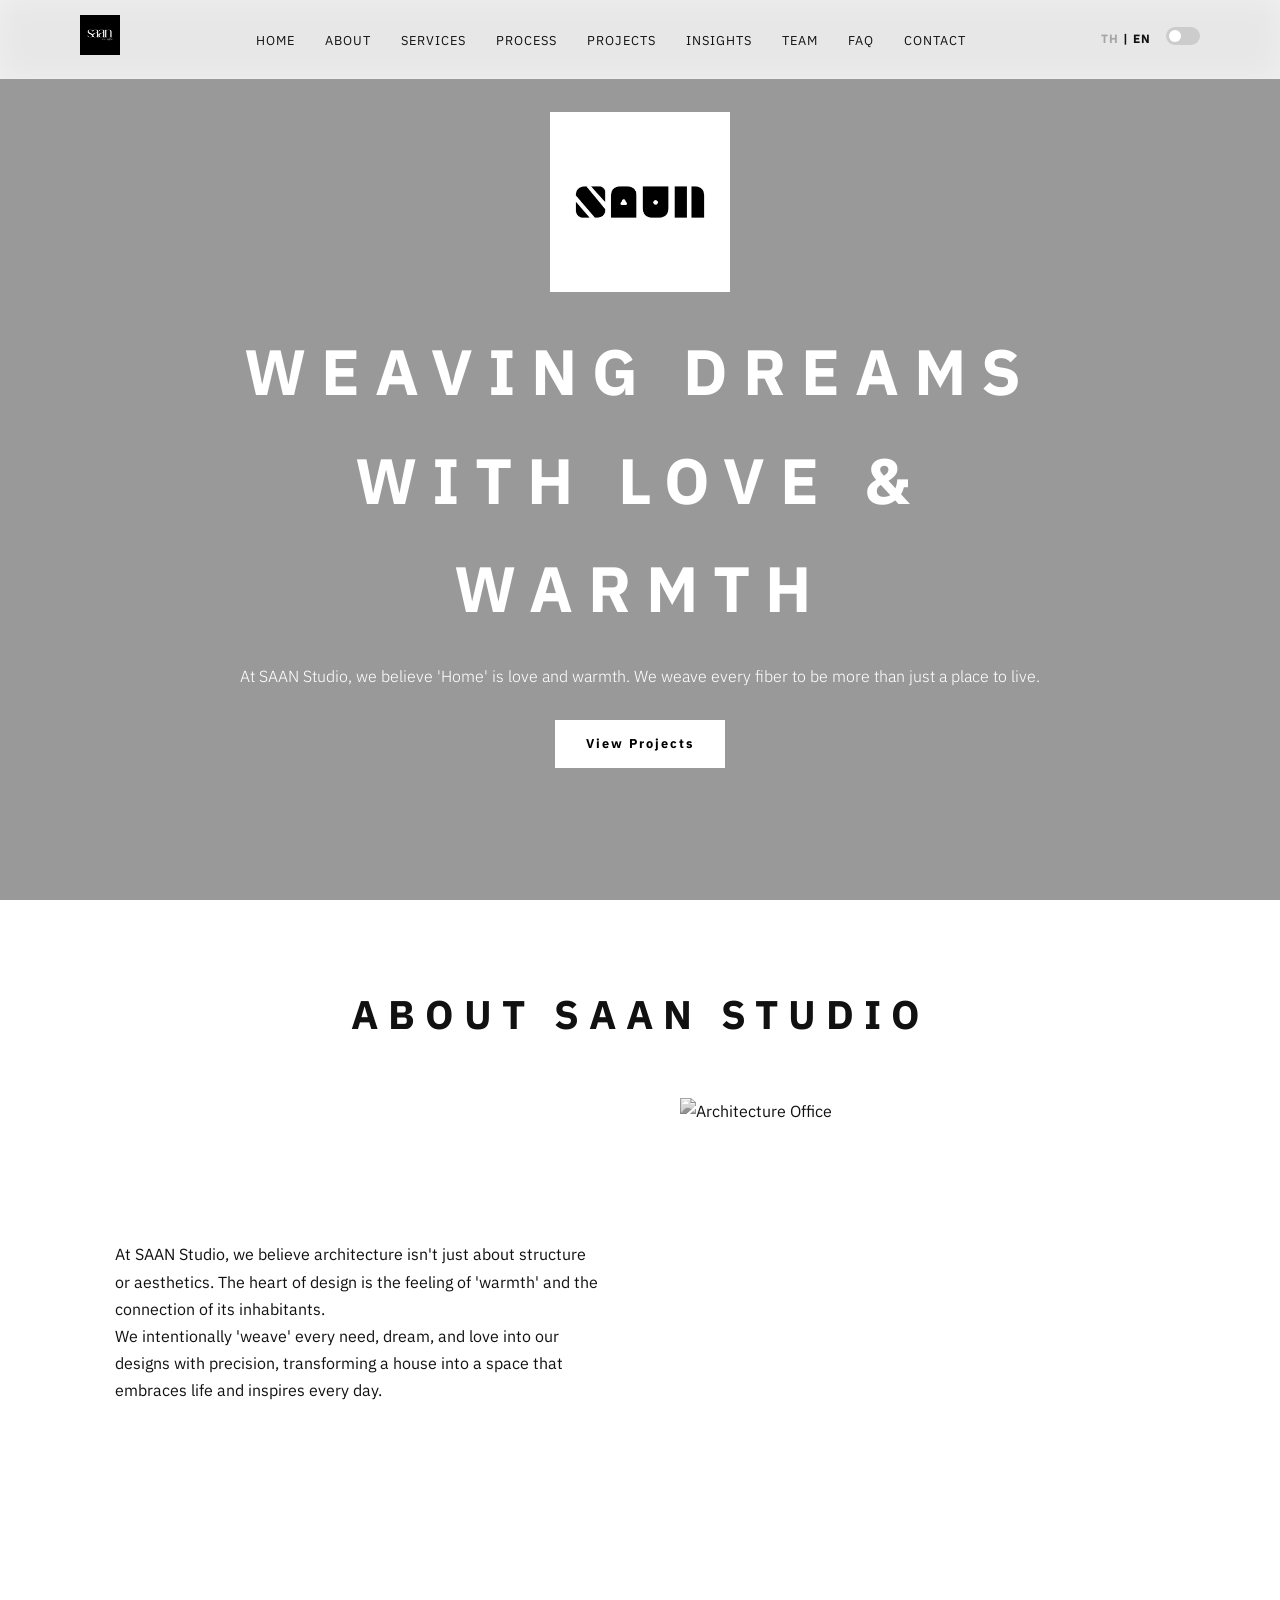
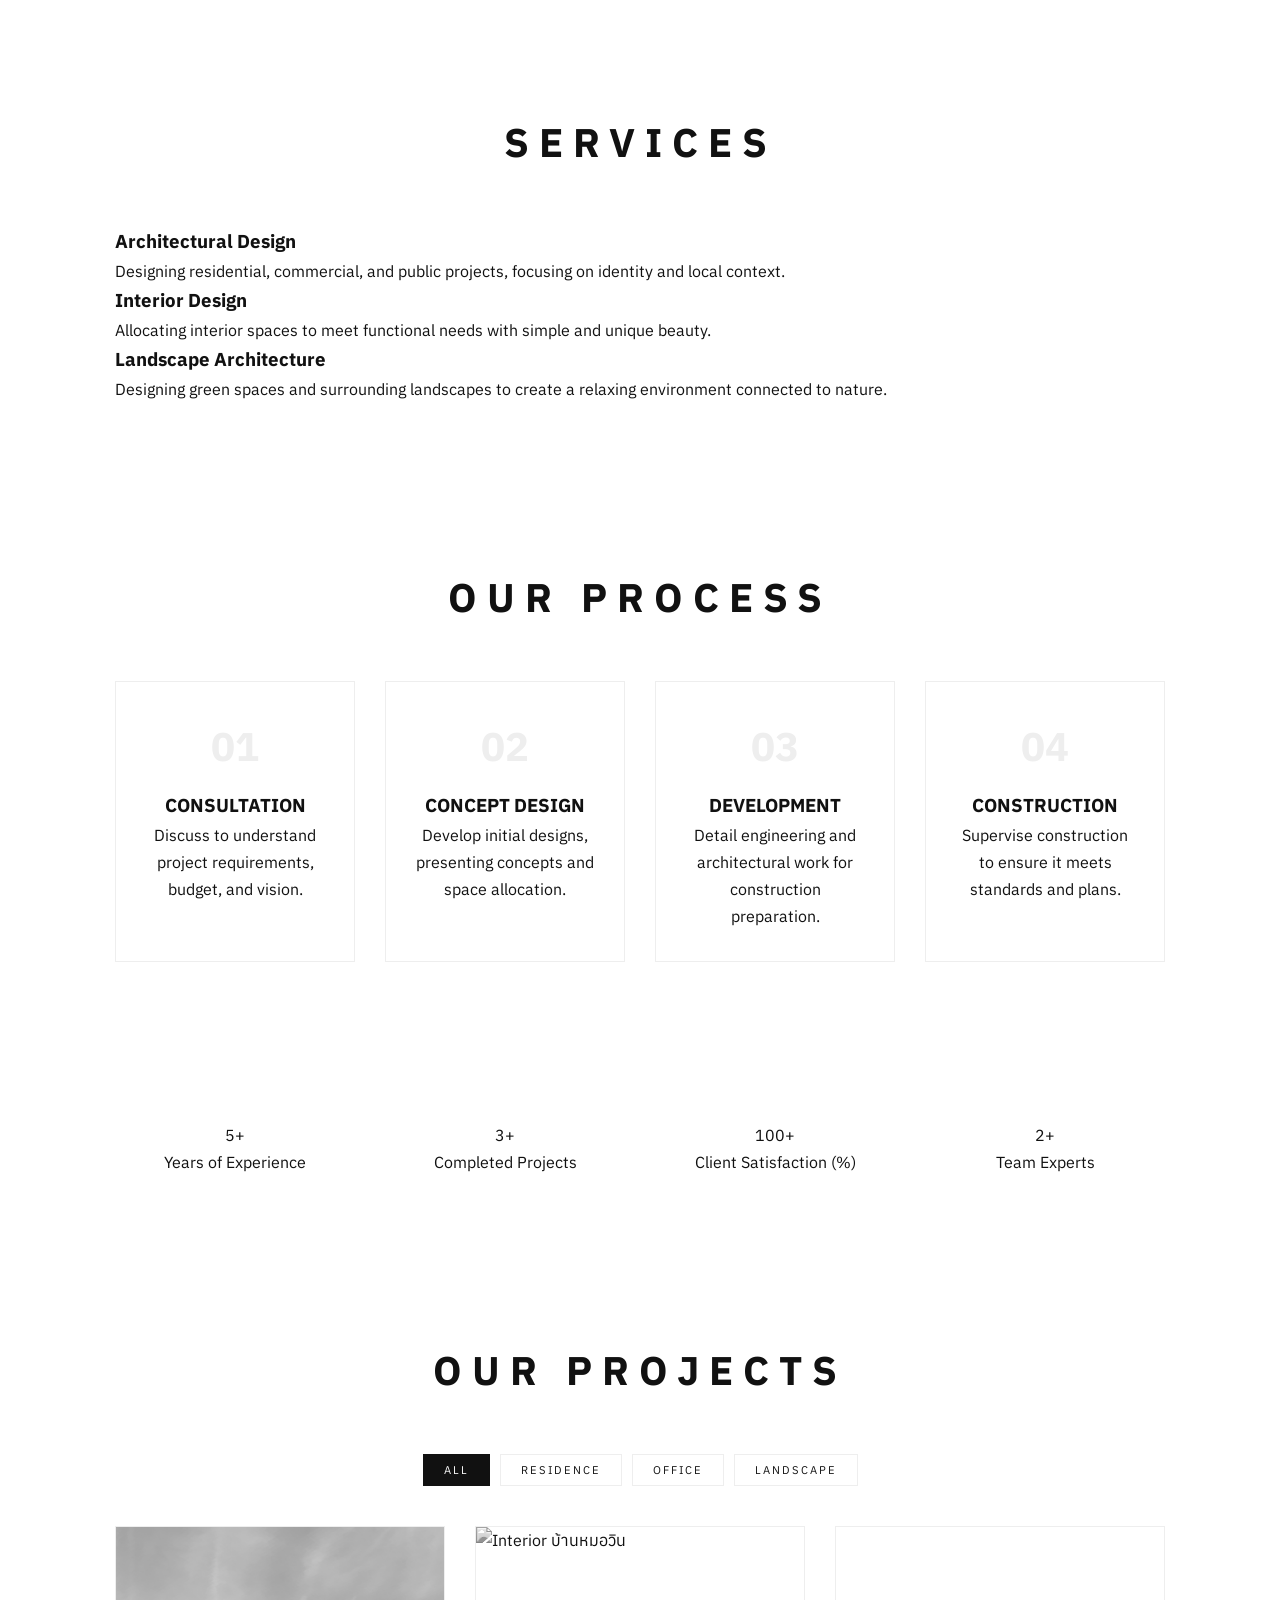
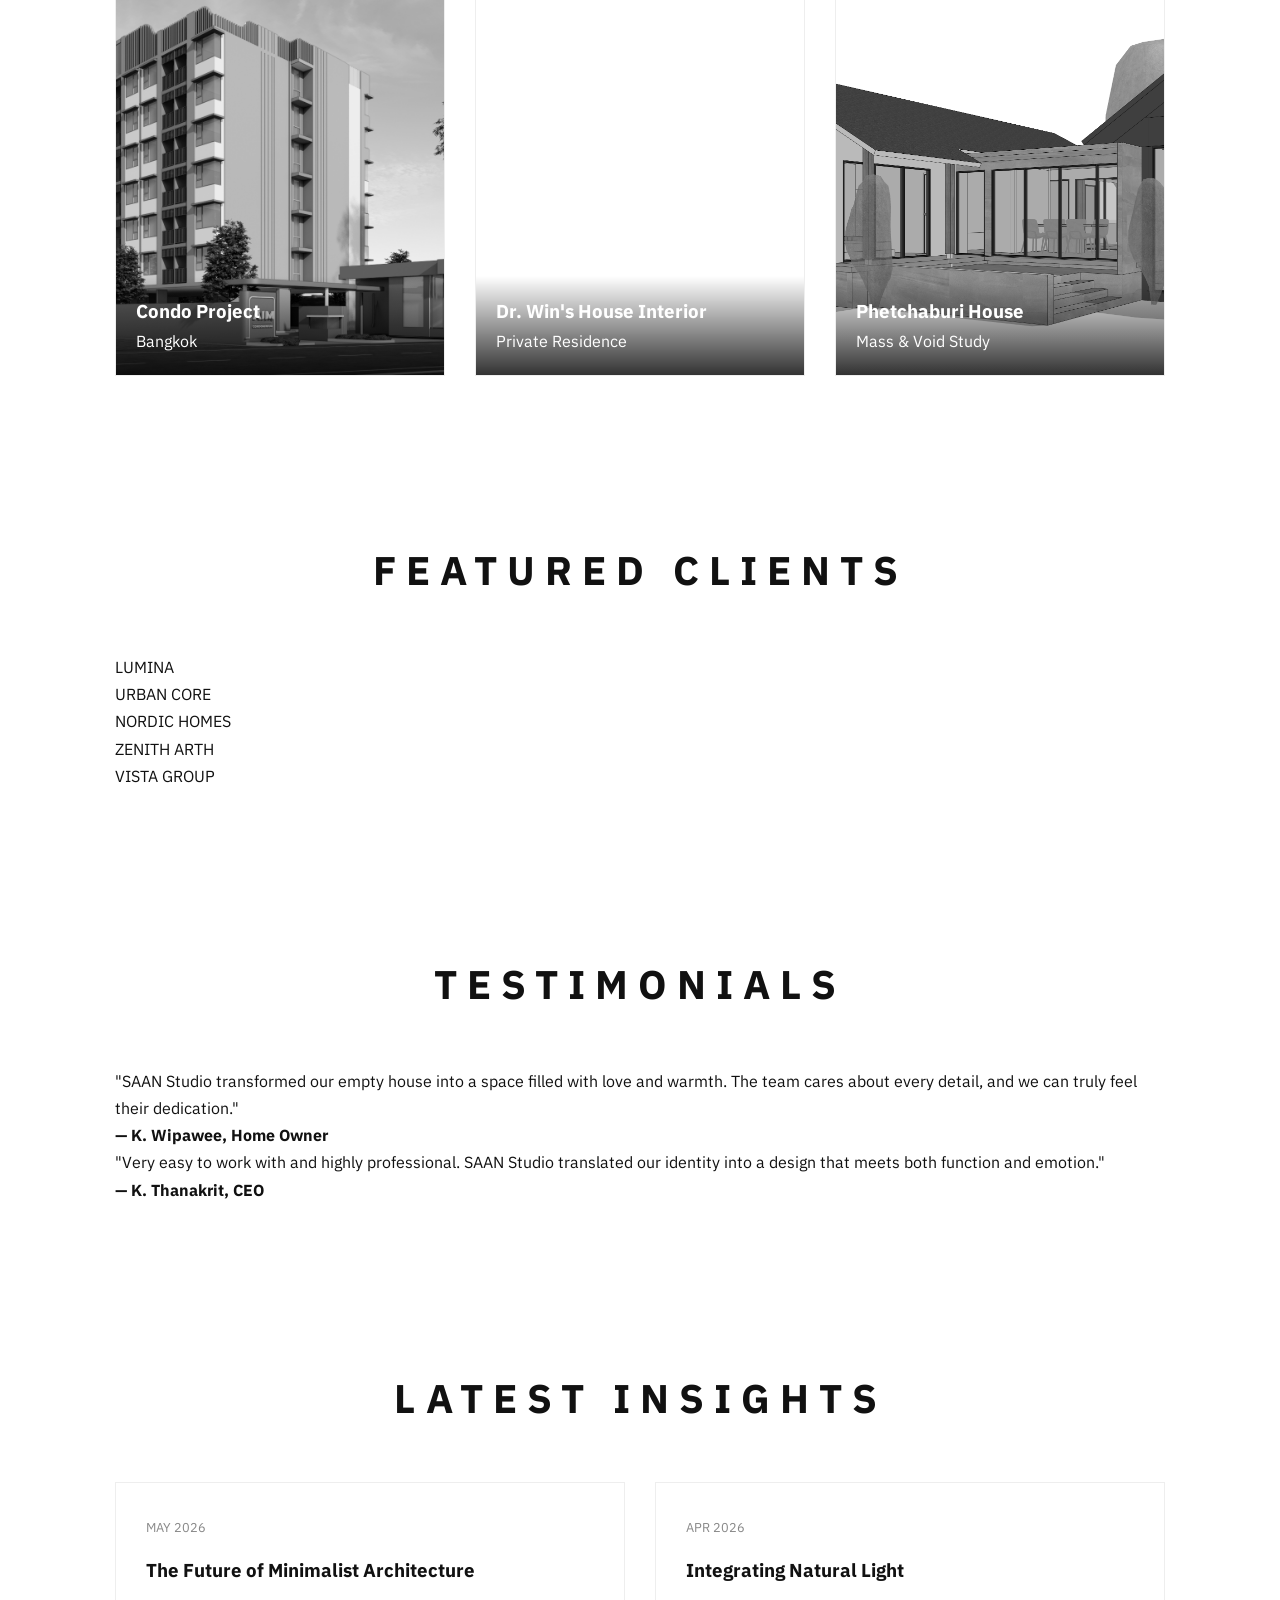
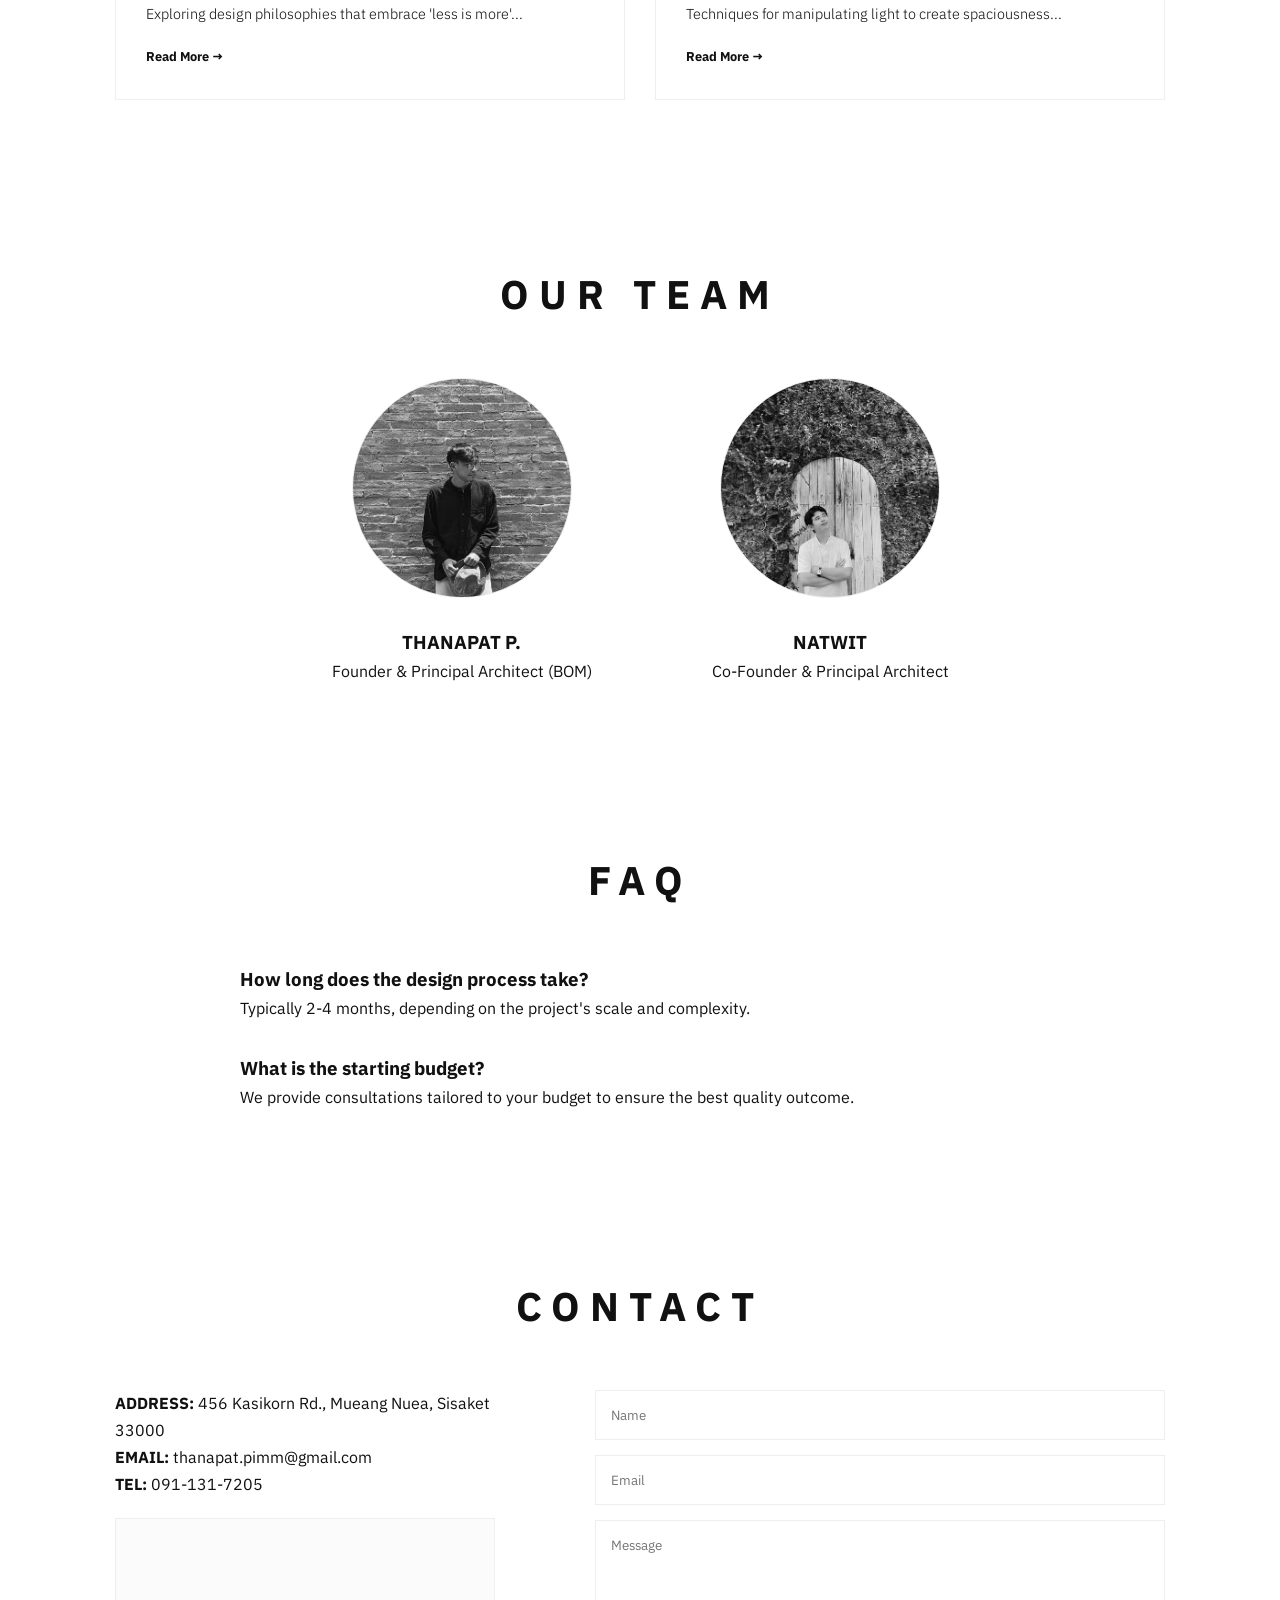
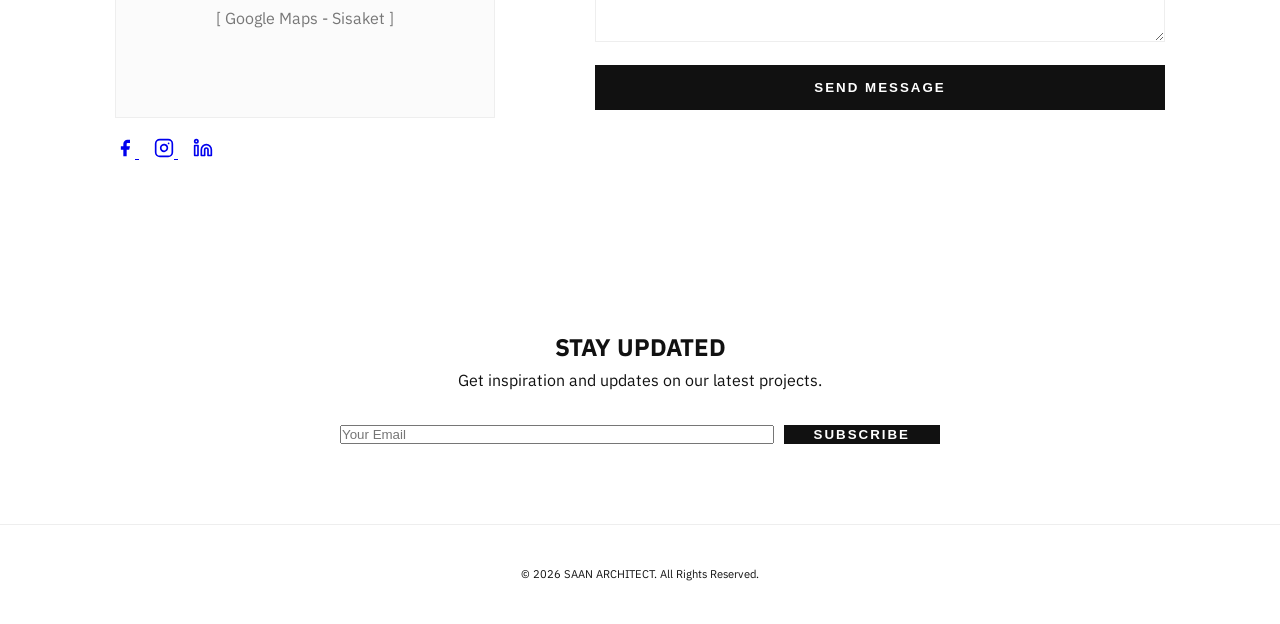
==== commit 63f610f3: "Fix: Replace Hero logo with 'saan logo-03.png' and ensure compatibility with Dark/Light modes" ====
--- a/index.html
+++ b/index.html
@@ -63,7 +63,7 @@
     <section id="hero" class="hero">
         <div class="hero-content">
             <div class="concept-logo-container">
-                <img src="images/logo.png" alt="SAAN Logo" class="concept-logo">
+                <img src="images/saan logo-03.png" alt="SAAN STUDIO Logo" class="concept-logo">
             </div>
             <h1 class="lang" data-th="สานทุกความฝัน<br>ด้วยความรักและอบอุ่น" data-en="WEAVING DREAMS<br>WITH LOVE & WARMTH">WEAVING DREAMS<br>WITH LOVE & WARMTH</h1>
             <p class="lang" data-th="ที่ สานสตูดิโอ เราเชื่อว่า 'บ้าน' คือความรักความอบอุ่น เราจึง 'สาน' ทุกเส้นใยให้เป็นมากกว่าที่อยู่อาศัย" data-en="At SAAN Studio, we believe 'Home' is love and warmth. We weave every fiber to be more than just a place to live.">At SAAN Studio, we believe 'Home' is love and warmth. We weave every fiber to be more than just a place to live.</p>
--- a/style.css
+++ b/style.css
@@ -1,6 +1,7 @@
 /* 
     SAAN Studio - Design System 
     Philosophy: Minimalist, Symmetric, Mobile-First
+    Update: Fixed oversized elements and restored professional proportions.
 */
 
 :root {
@@ -61,15 +62,12 @@
     text-transform: uppercase;
 }
 
-/* Typography Helpers */
-.lang { transition: opacity 0.3s ease; }
-
-/* Navigation - Adaptive */
+/* Navigation */
 nav {
     display: flex;
     justify-content: space-between;
     align-items: center;
-    padding: 15px 25px;
+    padding: 10px 25px;
     background-color: var(--nav-bg-rgba);
     backdrop-filter: blur(15px);
     -webkit-backdrop-filter: blur(15px);
@@ -81,92 +79,15 @@
     transition: var(--transition-smooth);
 }
 
-/* Navigation Branding - ENLARGED */
 .logo img {
-    height: 45px; /* Increased for better visibility */
+    height: 40px;
     width: auto;
     transition: var(--transition-smooth);
 }
 
 [data-theme="dark"] .logo img { filter: invert(1); }
 
-/* Concept Branding Image */
-.concept-logo-container {
-    display: flex;
-    justify-content: center;
-    margin-top: 40px;
-    opacity: 0.8;
-}
-.concept-logo {
-    height: 100px;
-    width: auto;
-    filter: grayscale(100%);
-    transition: var(--transition-smooth);
-}
-.concept-logo:hover { opacity: 1; transform: scale(1.05); }
-[data-theme="dark"] .concept-logo { filter: invert(1) grayscale(100%); }
-
-/* Project Filter Buttons - MINIMALIST REDESIGN */
-.filter-buttons {
-    display: flex;
-    justify-content: center;
-    flex-wrap: wrap;
-    gap: 12px;
-    margin-bottom: 50px;
-}
-
-.filter-btn {
-    background: transparent;
-    border: 1px solid var(--border-color);
-    padding: 8px 22px;
-    cursor: pointer;
-    font-family: inherit;
-    font-size: 0.7rem;
-    letter-spacing: 2px;
-    text-transform: uppercase;
-    color: var(--text-color);
-    transition: var(--transition-smooth);
-}
-
-.filter-btn.active {
-    background-color: var(--text-color);
-    color: var(--bg-color);
-    border-color: var(--text-color);
-}
-
-.filter-btn:hover:not(.active) {
-    border-color: var(--text-color);
-}
-
-/* Scroll Top Button - MINIMALIST REDESIGN */
-#scrollTop {
-    display: none;
-    position: fixed;
-    bottom: 30px;
-    right: 30px;
-    z-index: 99;
-    border: 1px solid var(--text-color);
-    background-color: var(--bg-color);
-    color: var(--text-color);
-    cursor: pointer;
-    padding: 10px;
-    font-size: 16px;
-    transition: var(--transition-smooth);
-    width: 44px;
-    height: 44px;
-    line-height: 22px;
-    text-align: center;
-}
-
-#scrollTop:hover {
-    background-color: var(--text-color);
-    color: var(--bg-color);
-    transform: translateY(-5px);
-}
-
-.nav-links {
-    display: none; /* Hidden on mobile by default */
-}
+.nav-links { display: none; }
 
 .nav-extra {
     display: flex;
@@ -174,95 +95,81 @@
     gap: 15px;
 }
 
-/* Language Switcher */
 .lang-switch {
     font-size: 0.75rem;
     font-weight: 700;
     letter-spacing: 1px;
 }
 
-.lang-btn {
-    cursor: pointer;
-    opacity: 0.3;
-}
-
+.lang-btn { cursor: pointer; opacity: 0.3; }
 .lang-btn.active { opacity: 1; }
 
-/* Theme Slider */
 .theme-switch {
     position: relative;
     display: inline-block;
     width: 34px;
     height: 18px;
 }
-
 .theme-switch input { display: none; }
-
 .slider {
-    position: absolute;
-    cursor: pointer;
+    position: absolute; cursor: pointer;
     top: 0; left: 0; right: 0; bottom: 0;
     background-color: #ccc;
     transition: .4s;
     border-radius: 20px;
 }
-
 .slider:before {
-    position: absolute;
-    content: "";
-    height: 12px;
-    width: 12px;
-    left: 3px;
-    bottom: 3px;
+    position: absolute; content: "";
+    height: 12px; width: 12px;
+    left: 3px; bottom: 3px;
     background-color: white;
     transition: .4s;
     border-radius: 50%;
 }
-
 input:checked + .slider { background-color: #444; }
 input:checked + .slider:before { transform: translateX(16px); }
 
-/* Burger Icon & Animation */
-.burger {
-    display: block;
-    cursor: pointer;
-    z-index: 1001; /* Above mobile menu */
-}
-
+.burger { display: block; cursor: pointer; z-index: 1001; }
 .burger div {
-    width: 22px;
-    height: 2px;
+    width: 22px; height: 2px;
     background-color: var(--text-color);
-    margin: 4px;
-    transition: var(--transition-smooth);
-}
-
-.toggle .line1 {
-    transform: rotate(-45deg) translate(-4px, 4px);
-}
-.toggle .line2 {
-    opacity: 0;
-}
-.toggle .line3 {
-    transform: rotate(45deg) translate(-4px, -4px);
-}
-
-/* Hero Section - Mobile First */
+    margin: 4px; transition: var(--transition-smooth);
+}
+.toggle .line1 { transform: rotate(-45deg) translate(-4px, 4px); }
+.toggle .line2 { opacity: 0; }
+.toggle .line3 { transform: rotate(45deg) translate(-4px, -4px); }
+
+/* Hero Section */
 .hero {
     height: 100vh;
     display: flex;
     justify-content: center;
     align-items: center;
     text-align: center;
-    background: linear-gradient(rgba(0,0,0,0.2), rgba(0,0,0,0.2)), url('https://images.unsplash.com/photo-1449156001931-923ca4162ec0?q=80&w=1500&auto=format&fit=crop');
+    background: linear-gradient(rgba(0,0,0,0.4), rgba(0,0,0,0.4)), url('https://images.unsplash.com/photo-1449156001931-923ca4162ec0?q=80&w=2000&auto=format&fit=crop');
     background-size: cover;
     background-position: center;
     color: #fff;
+    padding-top: 60px;
 }
 
 .hero-content {
-    max-width: 90%;
-}
+    max-width: 800px;
+    width: 90%;
+}
+
+.concept-logo-container {
+    display: flex;
+    justify-content: center;
+    margin-bottom: 25px;
+}
+.concept-logo {
+    max-width: 180px; /* Balanced size */
+    height: auto;
+    filter: none; /* Keep original PNG transparency/colors */
+    transition: var(--transition-smooth);
+}
+.concept-logo:hover { transform: scale(1.05); }
 
 .hero-content h1 {
     font-size: 2.2rem;
@@ -275,7 +182,6 @@
     font-size: 1rem;
     font-weight: 300;
     margin-bottom: 30px;
-    letter-spacing: 1px;
 }
 
 .btn-primary {
@@ -288,281 +194,112 @@
     font-weight: 700;
     letter-spacing: 2px;
     transition: var(--transition-smooth);
-}
-
-.btn-primary:hover {
-    background-color: transparent;
-    color: #fff;
     border: 1px solid #fff;
 }
-
-/* About Section - Symmetric */
+.btn-primary:hover { background: transparent; color: #fff; }
+
+/* About Section */
 .about-grid {
     display: grid;
     grid-template-columns: 1fr;
     gap: 40px;
     align-items: center;
 }
-
-.about-text {
-    text-align: center;
-}
-
-.about-text p {
-    margin-bottom: 20px;
-    font-weight: 300;
-}
-
-.about-image {
-    width: 100%;
-    height: 300px;
-    overflow: hidden;
-}
-
-.about-image img {
-    width: 100%;
-    height: 100%;
-    object-fit: cover;
-    filter: grayscale(100%);
-}
-
-/* Process Section - Steps 1-4 Flow */
-.process-steps {
-    display: flex;
-    flex-direction: column;
-    gap: 40px;
-}
-
-.step {
-    text-align: center;
-    padding: 30px;
-    border: 1px solid var(--border-color);
-    transition: var(--transition-smooth);
-}
-
-.step:hover {
-    border-color: var(--text-color);
-}
-
-.step-num {
-    font-size: 2.5rem;
-    font-weight: 700;
-    color: var(--border-color);
-    margin-bottom: 10px;
-    display: block;
-}
-
-/* Projects Grid - Symmetric */
-.projects-grid {
-    display: grid;
-    grid-template-columns: 1fr;
-    gap: 20px;
-}
-
-.project-card {
-    position: relative;
-    overflow: hidden;
-    height: 300px;
-}
-
-.project-card img {
-    width: 100%;
-    height: 100%;
-    object-fit: cover;
-    filter: grayscale(100%);
-    transition: transform 0.8s ease;
-}
-
+.about-text { text-align: center; }
+.about-image { width: 100%; height: 300px; overflow: hidden; }
+.about-image img { width: 100%; height: 100%; object-fit: cover; filter: grayscale(100%); }
+
+/* Process Section */
+.process-steps { display: flex; flex-direction: column; gap: 30px; }
+.step { text-align: center; padding: 30px; border: 1px solid var(--border-color); }
+.step-num { font-size: 2.5rem; font-weight: 700; color: var(--border-color); margin-bottom: 10px; display: block; }
+
+/* Projects Grid */
+.projects-grid { display: grid; grid-template-columns: 1fr; gap: 30px; }
+.project-card { position: relative; overflow: hidden; height: 350px; border: 1px solid var(--border-color); }
+.project-card img { width: 100%; height: 100%; object-fit: cover; filter: grayscale(100%); transition: var(--transition-smooth); }
+.project-card:hover img { filter: grayscale(0%); transform: scale(1.03); }
 .project-info {
-    position: absolute;
-    bottom: 0; left: 0; width: 100%;
-    padding: 20px;
-    background: linear-gradient(transparent, rgba(0,0,0,0.8));
+    position: absolute; bottom: 0; left: 0; width: 100%;
+    padding: 20px; background: linear-gradient(transparent, rgba(0,0,0,0.8));
     color: #fff;
 }
 
-/* Team Section - Perfectly Centered */
-.team-grid {
-    display: flex;
-    flex-direction: column;
-    align-items: center;
-    gap: 60px;
-}
-
-.team-member {
-    text-align: center;
-    max-width: 300px;
-}
-
-.team-member img {
-    width: 180px;
-    height: 180px;
-    border-radius: 50%;
-    object-fit: cover;
-    filter: grayscale(100%);
-    margin-bottom: 20px;
-    border: 1px solid var(--border-color);
-}
-
-/* Contact Form - Symmetric */
-.contact-content {
-    display: grid;
-    grid-template-columns: 1fr;
-    gap: 40px;
-}
-
+/* Filter Buttons */
+.filter-buttons { display: flex; justify-content: center; flex-wrap: wrap; gap: 10px; margin-bottom: 40px; }
+.filter-btn {
+    background: transparent; border: 1px solid var(--border-color);
+    padding: 8px 20px; cursor: pointer; font-family: inherit; font-size: 0.7rem;
+    letter-spacing: 2px; text-transform: uppercase; color: var(--text-color);
+    transition: var(--transition-smooth);
+}
+.filter-btn.active { background: var(--text-color); color: var(--bg-color); border-color: var(--text-color); }
+
+/* Team Section */
+.team-grid { display: flex; flex-direction: column; align-items: center; gap: 50px; }
+.team-member { text-align: center; max-width: 300px; }
+.team-member img { width: 180px; height: 180px; border-radius: 50%; object-fit: cover; filter: grayscale(100%); margin-bottom: 20px; border: 1px solid var(--border-color); }
+
+/* Contact Section */
+.contact-content { display: grid; grid-template-columns: 1fr; gap: 40px; }
 .contact-form input, .contact-form textarea {
-    width: 100%;
-    padding: 15px;
-    margin-bottom: 15px;
-    border: 1px solid var(--border-color);
-    background: transparent;
-    color: var(--text-color);
-    font-family: inherit;
-}
-
+    width: 100%; padding: 15px; margin-bottom: 15px; border: 1px solid var(--border-color);
+    background: transparent; color: var(--text-color); font-family: inherit;
+}
 .btn-dark {
-    width: 100%;
-    padding: 15px;
-    background-color: var(--text-color);
-    color: var(--bg-color);
-    border: none;
-    font-weight: 700;
-    letter-spacing: 2px;
-    cursor: pointer;
+    width: 100%; padding: 15px; background: var(--text-color);
+    color: var(--bg-color); border: none; font-weight: 700; letter-spacing: 2px; cursor: pointer;
 }
 
 /* Footer */
-footer {
-    padding: 40px 0;
-    text-align: center;
-    font-size: 0.7rem;
-    letter-spacing: 1px;
-    border-top: 1px solid var(--border-color);
-}
-
-/* UTILITIES */
-.reveal { opacity: 0; transform: translateY(30px); transition: var(--transition-smooth); }
-.reveal.active { opacity: 1; transform: translateY(0); }
-
-#custom-cursor { display: none; } /* Disabled on mobile for better UX */
-
-/* DESKTOP ENHANCEMENTS (Responsive Breakpoint) */
+footer { padding: 40px 0; text-align: center; font-size: 0.7rem; border-top: 1px solid var(--border-color); }
+
+/* Page Transitions */
+.page-transition-overlay {
+    position: fixed; top: 0; left: 0; width: 100%; height: 100%;
+    background-color: var(--bg-color); z-index: 9999; pointer-events: none;
+    opacity: 0; transition: opacity 0.5s ease;
+}
+.fade-out { opacity: 1; pointer-events: all; }
+@keyframes fadeIn { from { opacity: 0; } to { opacity: 1; } }
+.fade-in-body { animation: fadeIn 0.8s ease forwards; }
+
+#scrollTop {
+    display: none; position: fixed; bottom: 30px; right: 30px; z-index: 99;
+    border: 1px solid var(--text-color); background: var(--bg-color); color: var(--text-color);
+    width: 44px; height: 44px; line-height: 44px; text-align: center; cursor: pointer;
+    transition: var(--transition-smooth);
+}
+#scrollTop:hover { background: var(--text-color); color: var(--bg-color); }
+
+/* Desktop Enhancements */
 @media (min-width: 992px) {
-    .container { padding: 0; }
     .section-title { font-size: 2.5rem; letter-spacing: 10px; }
-
-    /* Nav Desktop */
-    nav { padding: 20px 80px; }
-    .nav-links {
-        display: flex;
-        list-style: none;
-        gap: 30px;
-    }
-    .nav-links a {
-        text-decoration: none;
-        color: var(--text-color);
-        font-size: 0.8rem;
-        letter-spacing: 1px;
-        text-transform: uppercase;
-    }
+    nav { padding: 15px 80px; }
+    .nav-links { display: flex; list-style: none; gap: 30px; }
+    .nav-links a { text-decoration: none; color: var(--text-color); font-size: 0.8rem; letter-spacing: 1px; text-transform: uppercase; }
     .burger { display: none; }
-
-    /* Hero Desktop */
     .hero-content h1 { font-size: 4rem; letter-spacing: 15px; }
-    .hero-content p { font-size: 1.2rem; }
-
-    /* About Desktop Symmetric */
     .about-grid { grid-template-columns: 1fr 1fr; gap: 80px; }
     .about-text { text-align: left; }
     .about-image { height: 450px; }
-
-    /* Process Desktop - Horizontal Flow */
-    .process-steps {
-        flex-direction: row;
-        justify-content: center;
-    }
+    .process-steps { flex-direction: row; }
     .step { flex: 1; }
-
-    /* Projects Desktop */
-    .projects-grid { grid-template-columns: repeat(3, 1fr); gap: 30px; }
+    .projects-grid { grid-template-columns: repeat(3, 1fr); }
     .project-card { height: 450px; }
-    .project-card:hover img { transform: scale(1.05); filter: grayscale(0%); }
-
-    /* Team Desktop Symmetric */
-    .team-grid {
-        flex-direction: row;
-        justify-content: center;
-        gap: 120px;
-    }
+    .team-grid { flex-direction: row; justify-content: center; gap: 120px; }
     .team-member img { width: 220px; height: 220px; }
-
-    /* Contact Desktop */
     .contact-content { grid-template-columns: 1fr 1.5fr; gap: 100px; }
-
-    /* Custom Cursor only on Desktop */
-    #custom-cursor {
-        display: block;
-        width: 15px;
-        height: 15px;
-        border: 1px solid var(--text-color);
-        border-radius: 50%;
-        position: fixed;
-        pointer-events: none;
-        z-index: 9999;
-        transform: translate(-50%, -50%);
-        transition: transform 0.1s ease;
-    }
-}
-
-/* Page Transitions */
-.page-transition-overlay {
-    position: fixed;
-    top: 0;
-    left: 0;
-    width: 100%;
-    height: 100%;
-    background-color: var(--bg-color);
-    z-index: 9999;
-    pointer-events: none;
-    opacity: 0;
-    transition: opacity 0.5s ease;
-}
-
-.fade-out {
-    opacity: 1;
-    pointer-events: all;
-}
-
-@keyframes fadeIn {
-    from { opacity: 0; }
-    to { opacity: 1; }
-}
-
-.fade-in-body {
-    animation: fadeIn 0.8s ease forwards;
-}
-
-/* Mobile Nav Overlay */
-.nav-active {
-    transform: translateX(0%) !important;
 }
 
 @media (max-width: 991px) {
     .nav-links {
-        position: fixed;
-        top: 0; right: 0;
-        height: 100vh;
-        width: 70%;
-        background-color: var(--bg-color);
-        display: flex;
-        flex-direction: column;
-        justify-content: center;
-        align-items: center;
-        gap: 40px;
-        transform: translateX(100%);
-        transition: transform 0.5s ease;
+        position: fixed; top: 0; right: 0; height: 100vh; width: 70%;
+        background-color: var(--bg-color); display: flex; flex-direction: column;
+        justify-content: center; align-items: center; gap: 40px;
+        transform: translateX(100%); transition: transform 0.5s ease;
         box-shadow: -10px 0 30px rgba(0,0,0,0.05);
     }
-    .nav-links a { font-size: 1.2rem; text-decoration: none; color: var(--text-color); font-weight: 700; letter-spacing: 2px; }
-}
+    .nav-active { transform: translateX(0%) !important; }
+    .nav-links a { font-size: 1.2rem; text-decoration: none; color: var(--text-color); font-weight: 700; }
+}
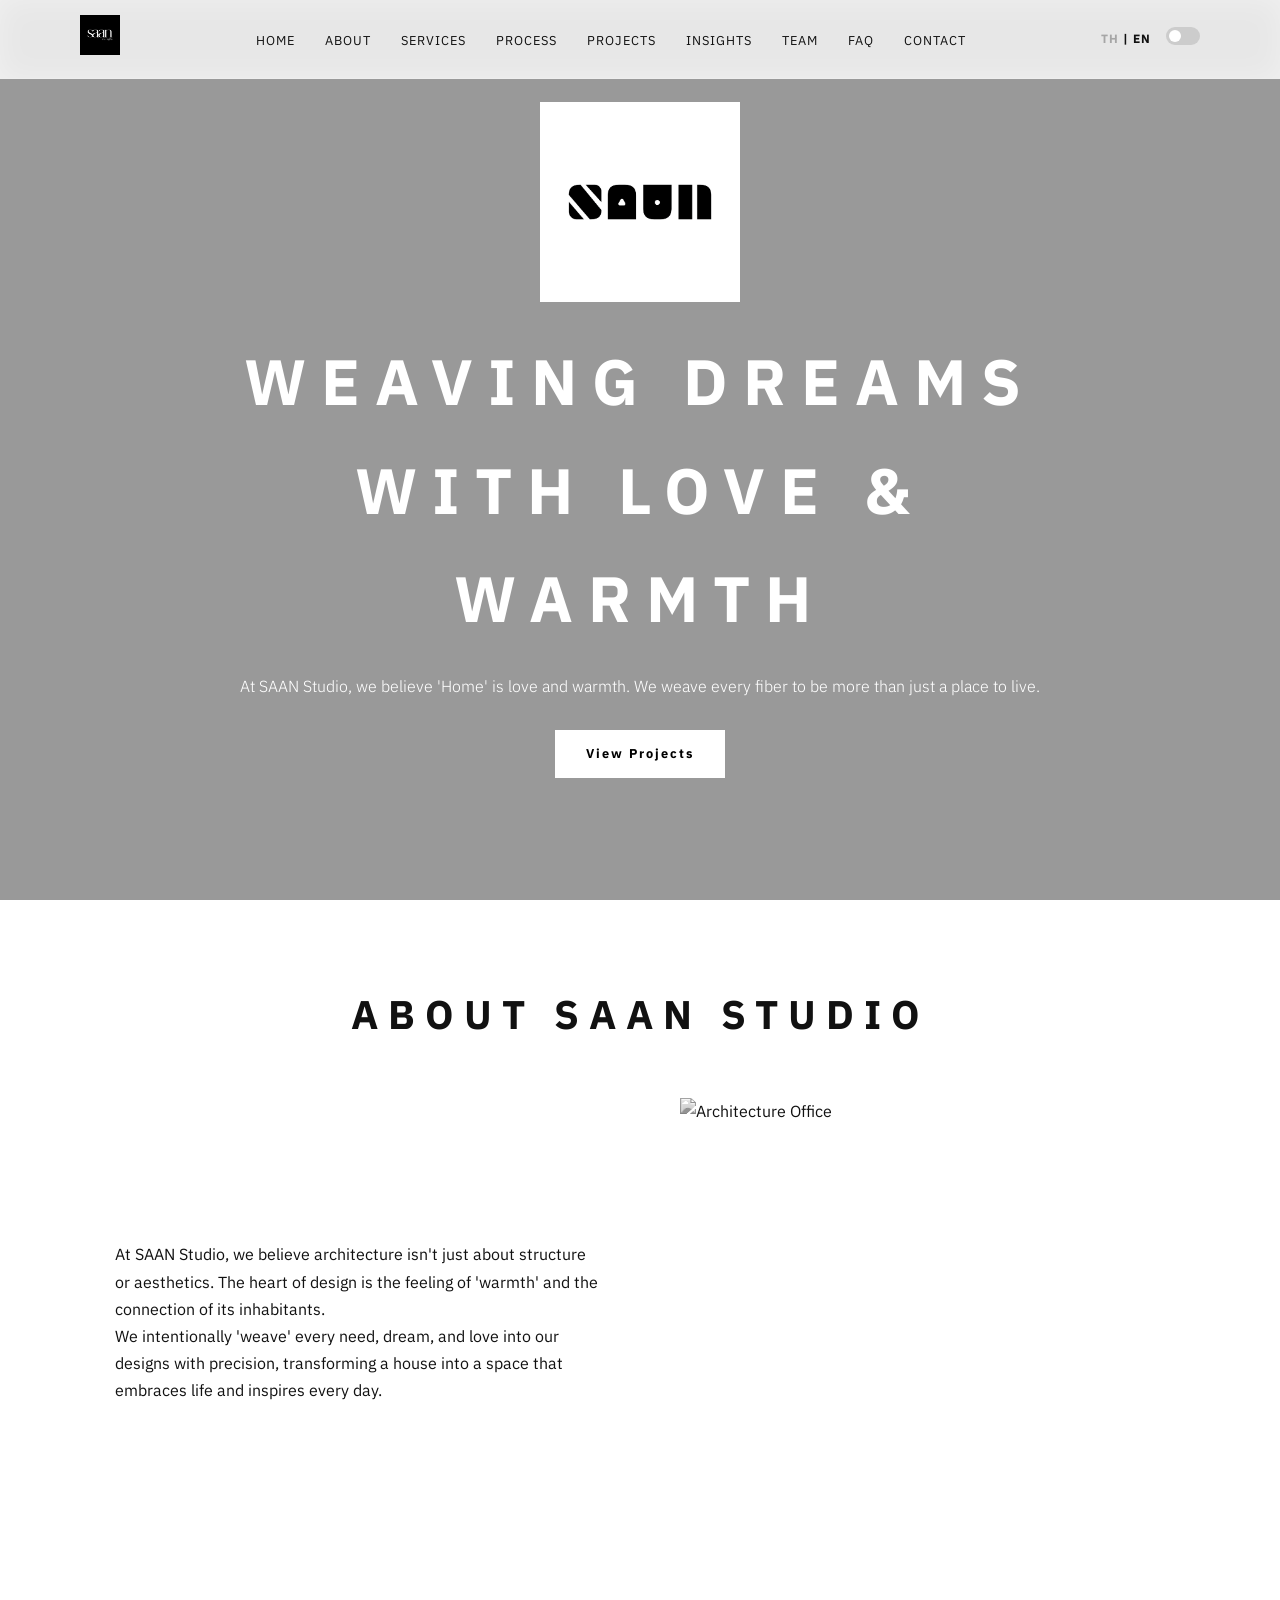
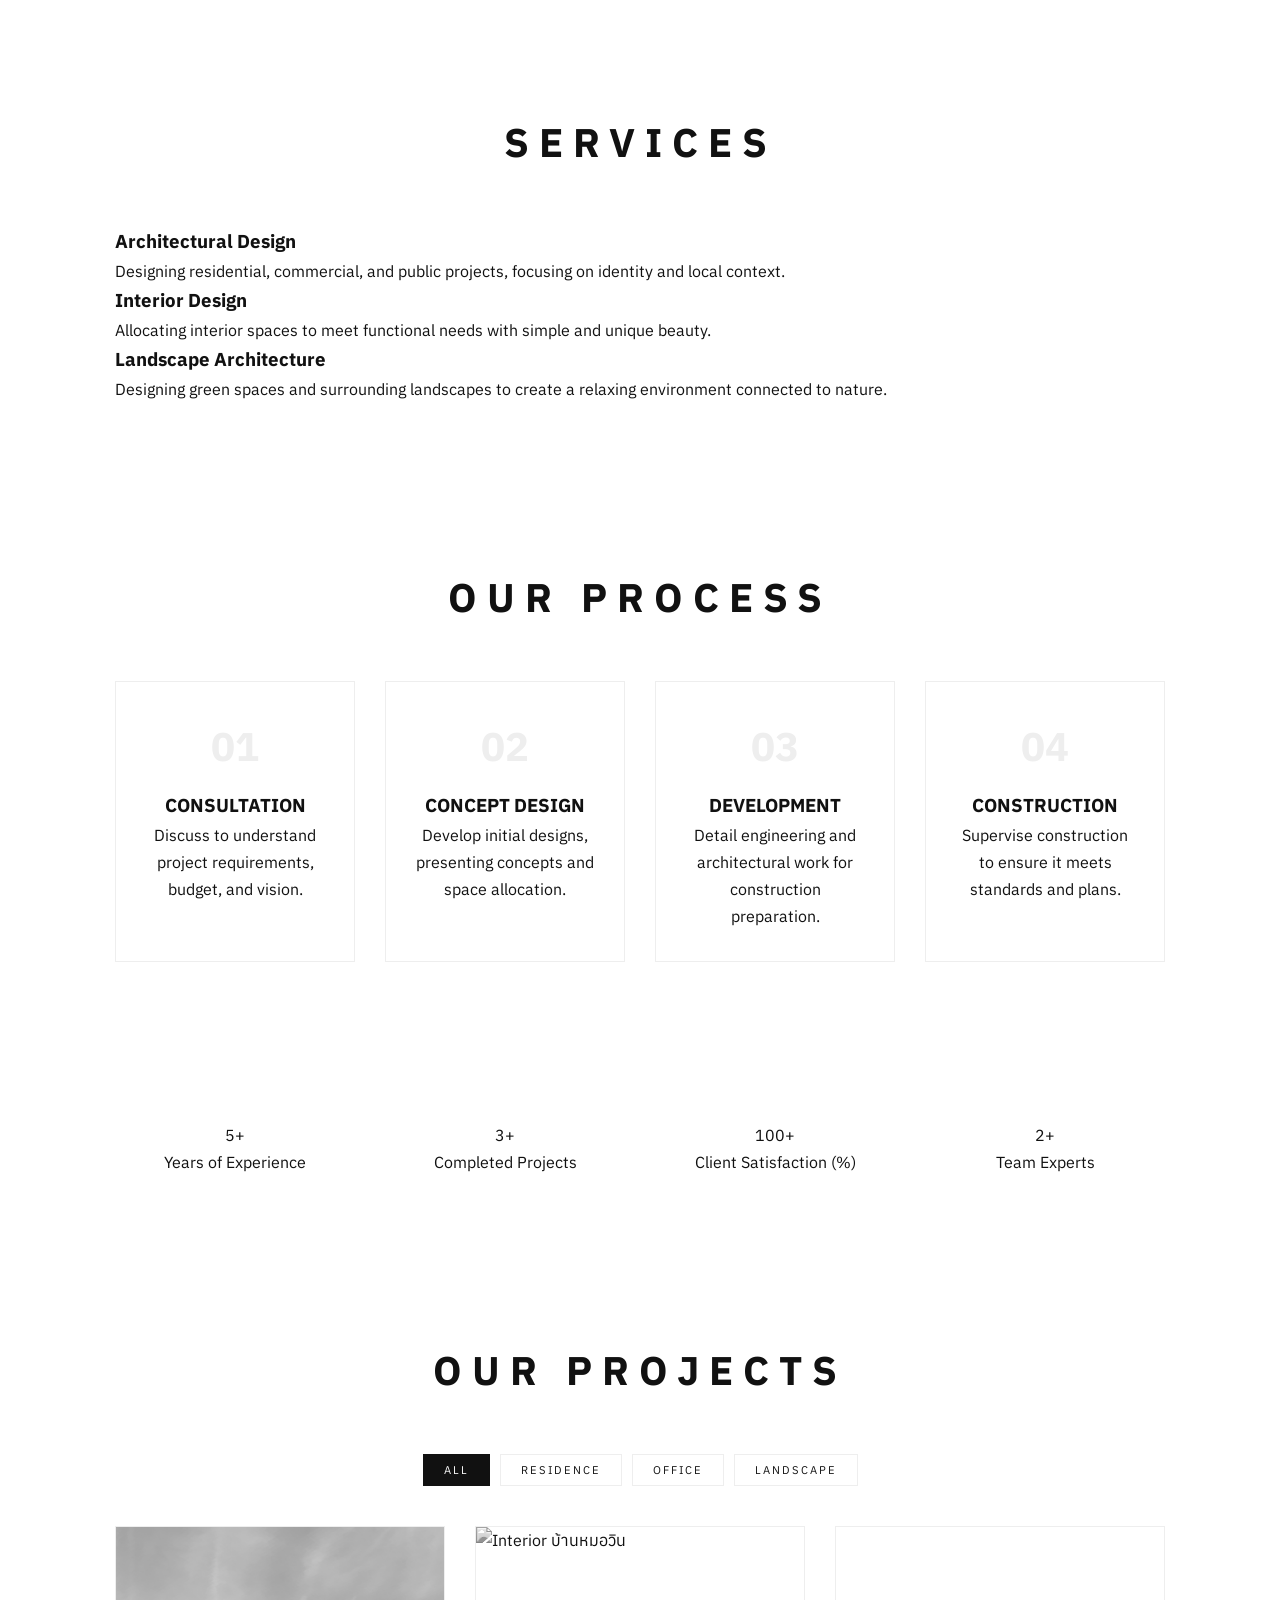
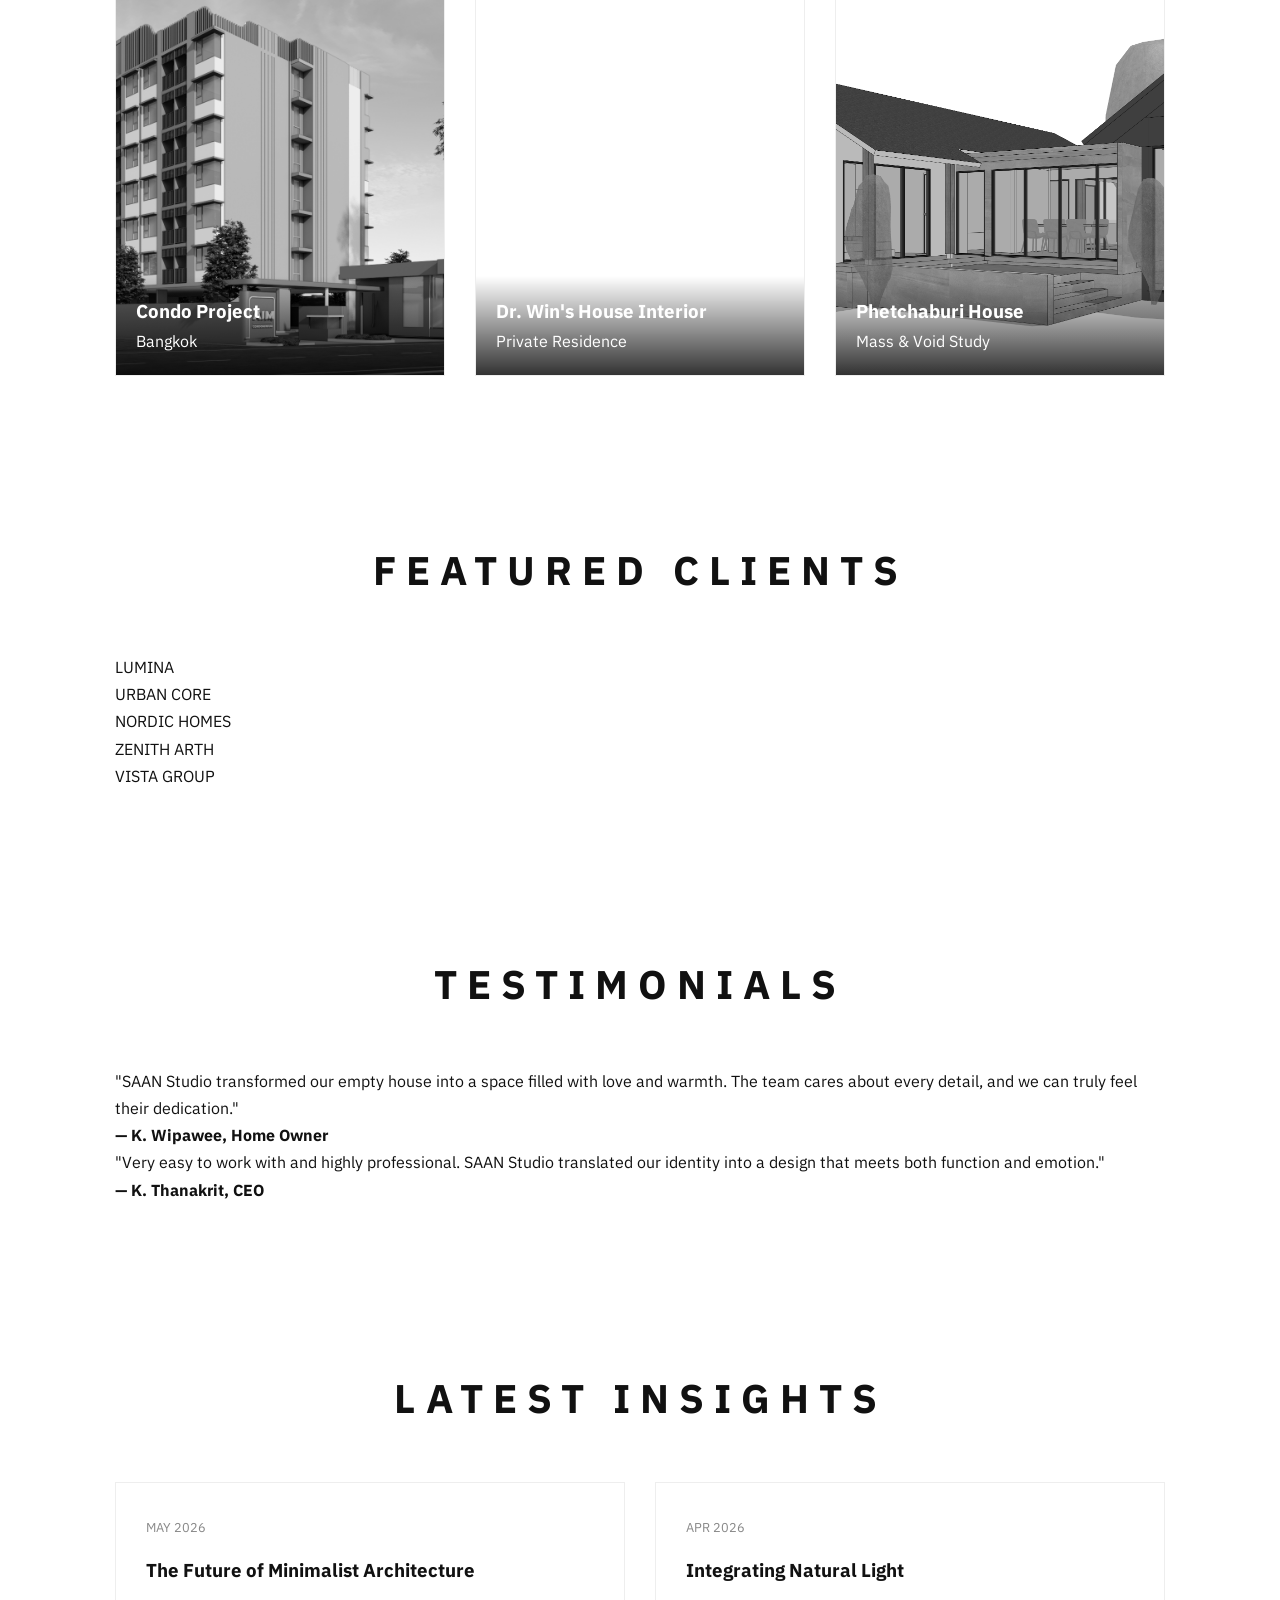
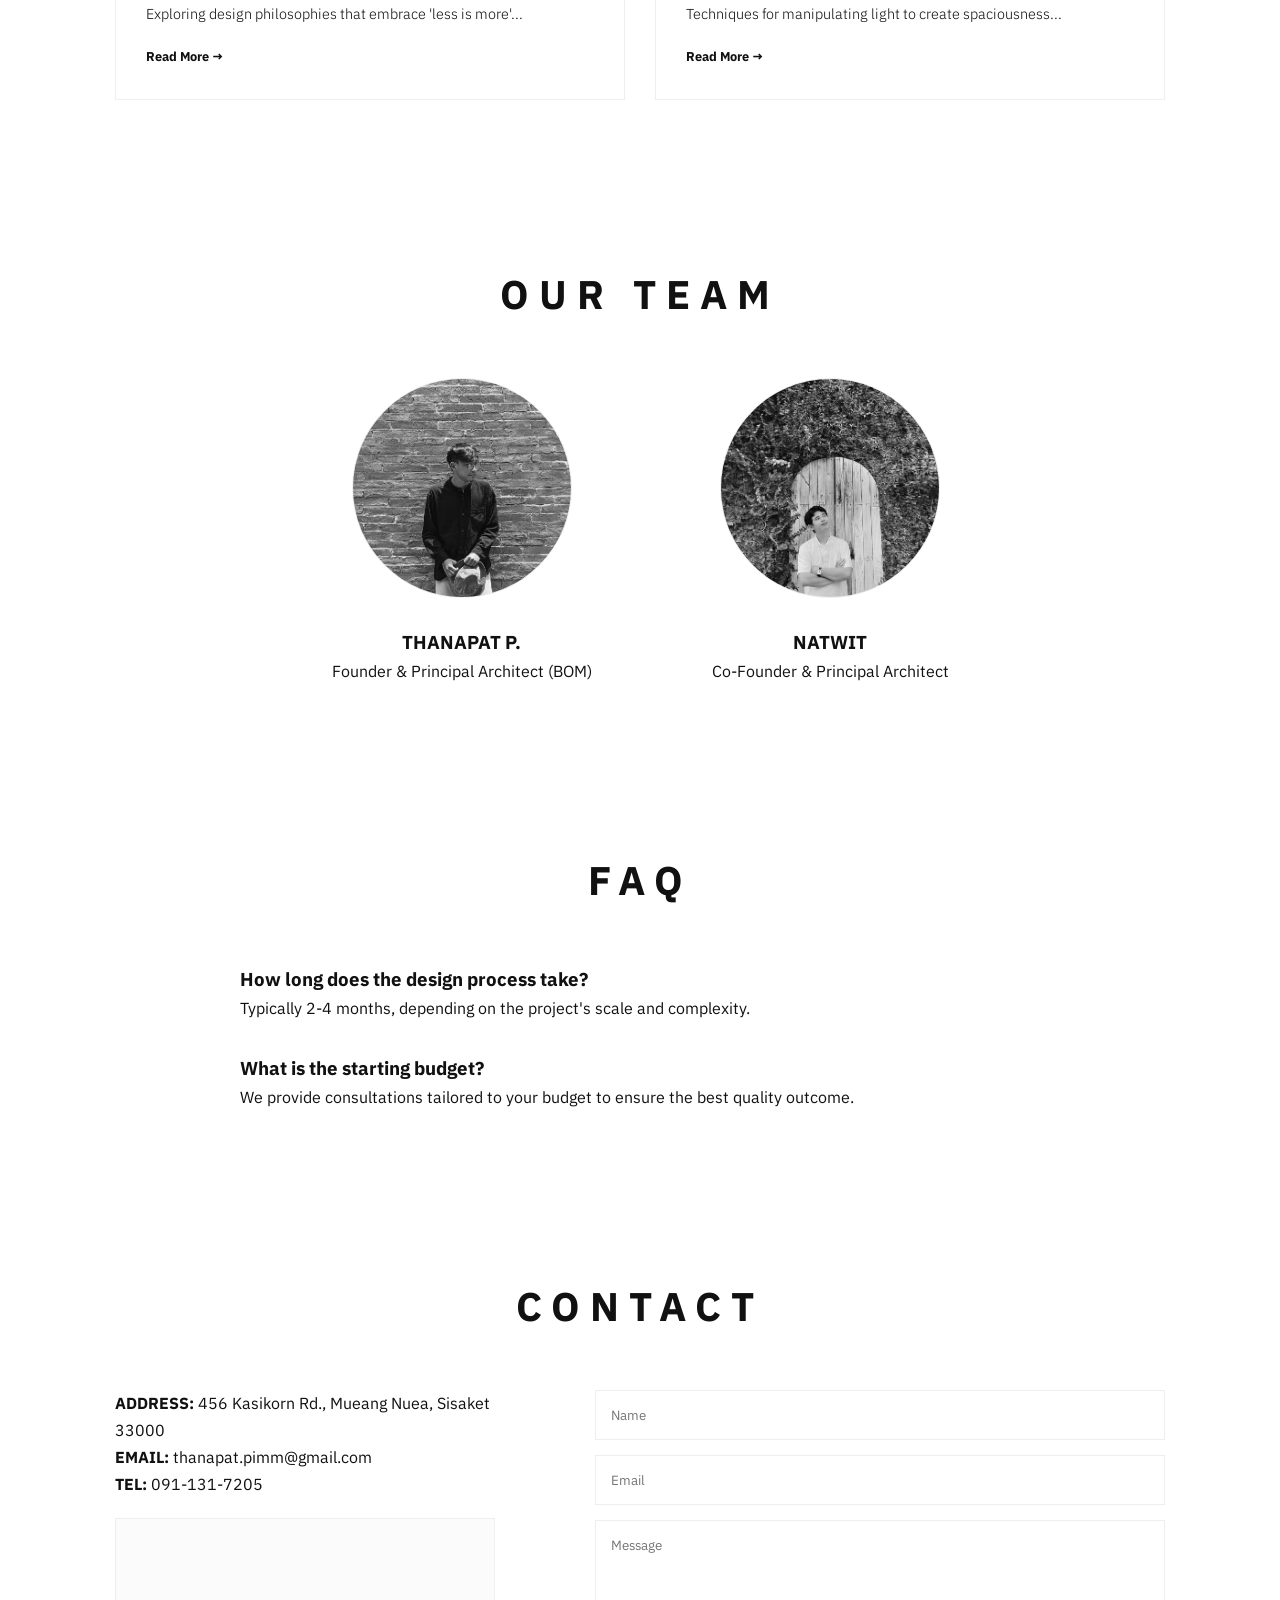
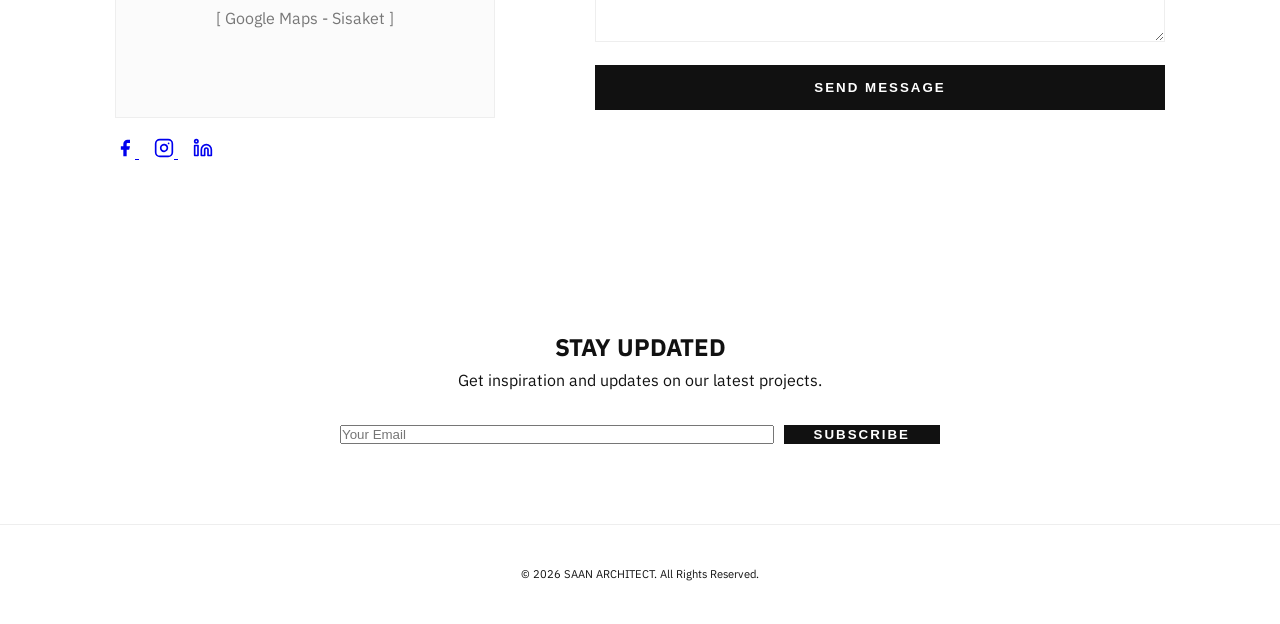
==== commit 8ed4334d: "DEFINITIVE FIX: Resolve Hero logo white box issue with robust CSS and transparent background enforce" ====
--- a/index.html
+++ b/index.html
@@ -63,7 +63,7 @@
     <section id="hero" class="hero">
         <div class="hero-content">
             <div class="concept-logo-container">
-                <img src="images/saan logo-03.png" alt="SAAN STUDIO Logo" class="concept-logo">
+                <img src="images/hero-logo.png" alt="SAAN STUDIO Logo" class="concept-logo" id="hero-branding-logo">
             </div>
             <h1 class="lang" data-th="สานทุกความฝัน<br>ด้วยความรักและอบอุ่น" data-en="WEAVING DREAMS<br>WITH LOVE & WARMTH">WEAVING DREAMS<br>WITH LOVE & WARMTH</h1>
             <p class="lang" data-th="ที่ สานสตูดิโอ เราเชื่อว่า 'บ้าน' คือความรักความอบอุ่น เราจึง 'สาน' ทุกเส้นใยให้เป็นมากกว่าที่อยู่อาศัย" data-en="At SAAN Studio, we believe 'Home' is love and warmth. We weave every fiber to be more than just a place to live.">At SAAN Studio, we believe 'Home' is love and warmth. We weave every fiber to be more than just a place to live.</p>
--- a/style.css
+++ b/style.css
@@ -162,14 +162,20 @@
     display: flex;
     justify-content: center;
     margin-bottom: 25px;
-}
-.concept-logo {
-    max-width: 180px; /* Balanced size */
+    background: transparent !important; /* Ensure no background */
+}
+
+#hero-branding-logo {
+    max-width: 200px;
     height: auto;
-    filter: none; /* Keep original PNG transparency/colors */
-    transition: var(--transition-smooth);
-}
-.concept-logo:hover { transform: scale(1.05); }
+    display: block;
+    filter: none; /* Default for Light Mode (Black logo) */
+    transition: var(--transition-smooth);
+}
+
+[data-theme="dark"] #hero-branding-logo {
+    filter: invert(1); /* Invert black to white in Dark Mode */
+}
 
 .hero-content h1 {
     font-size: 2.2rem;
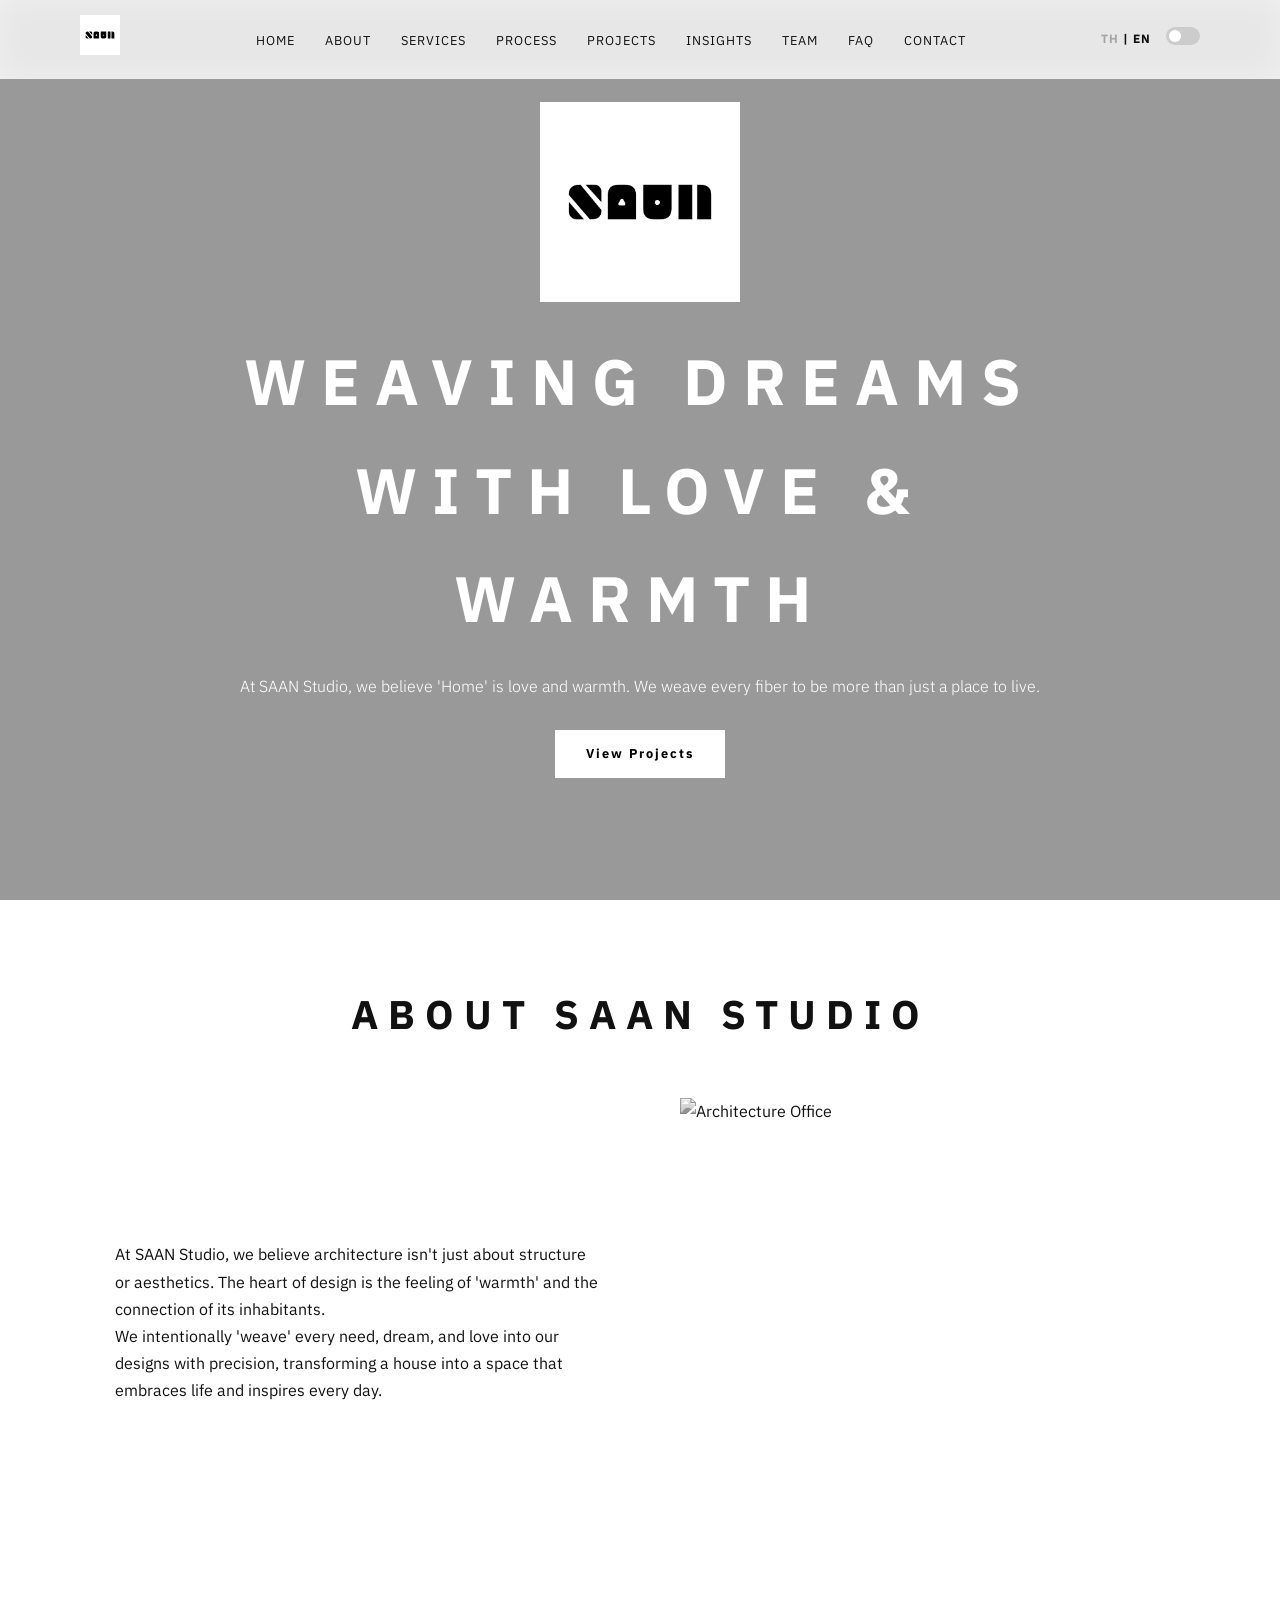
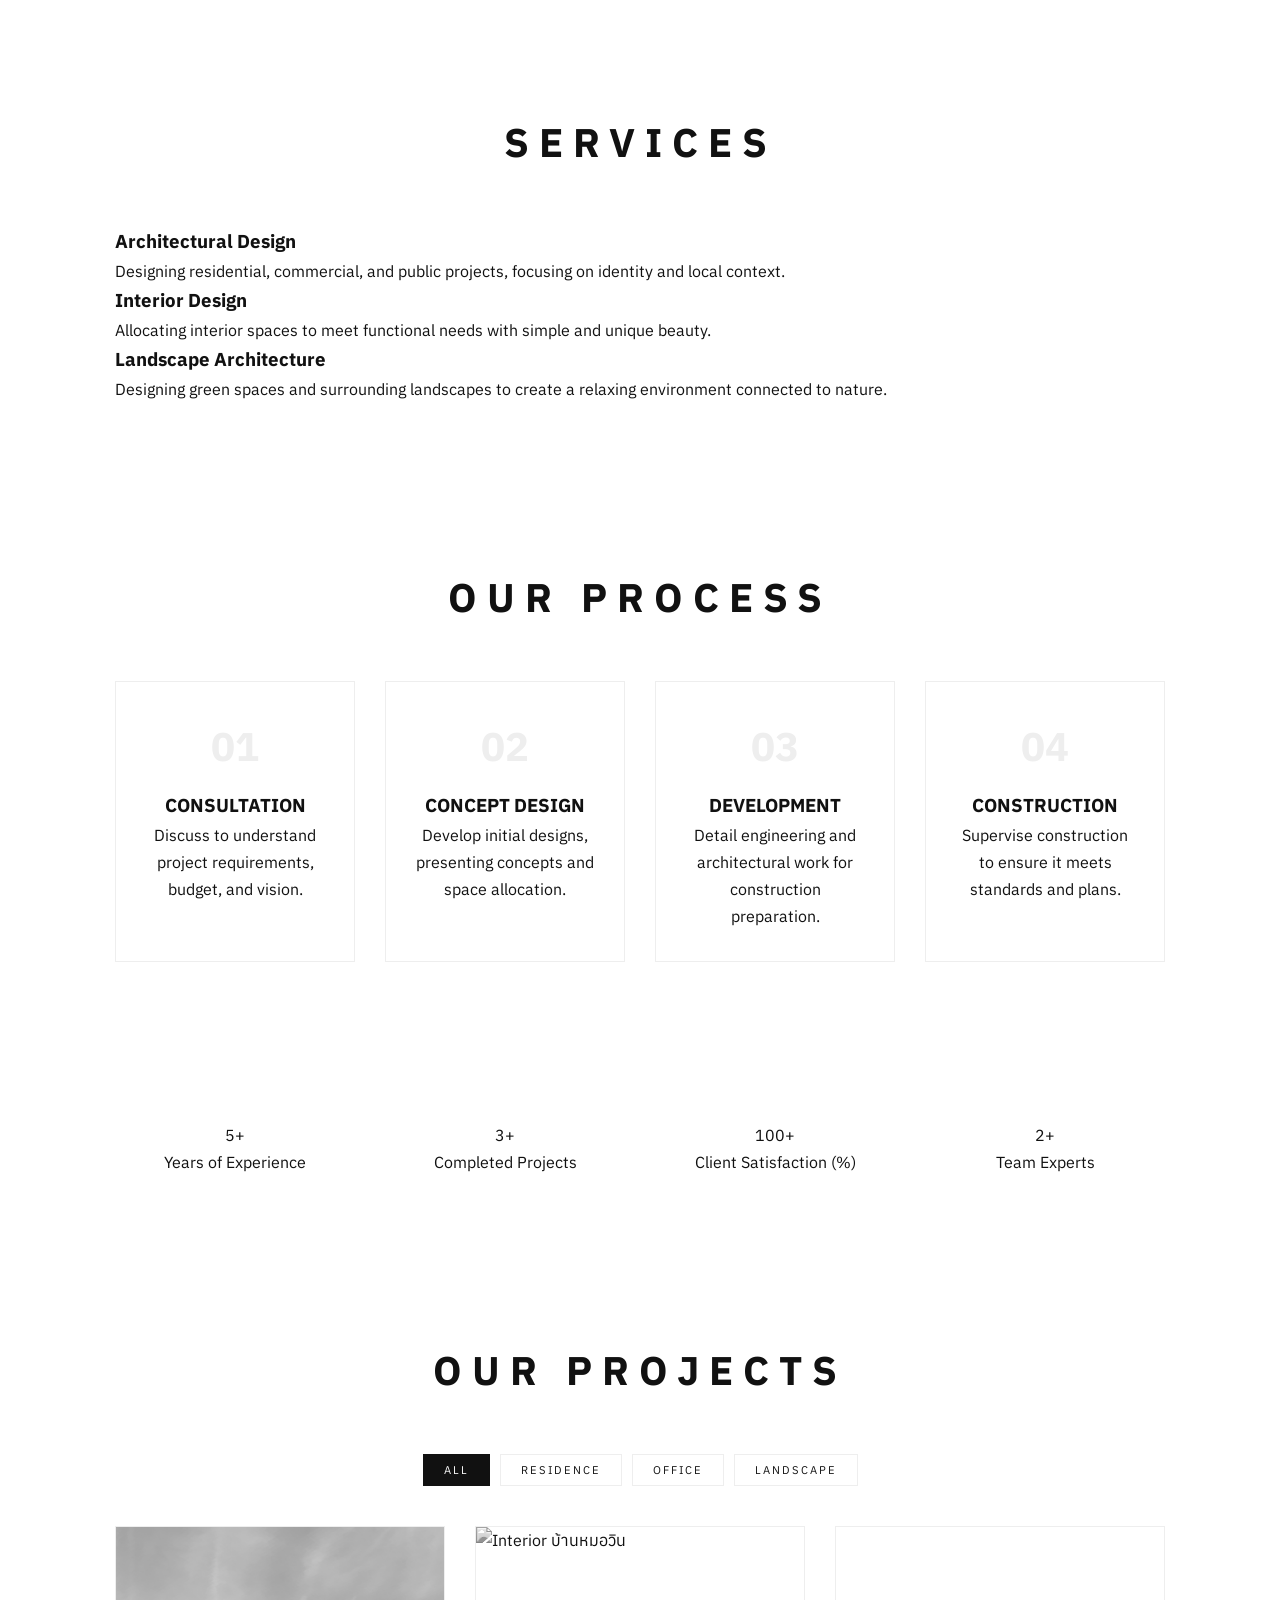
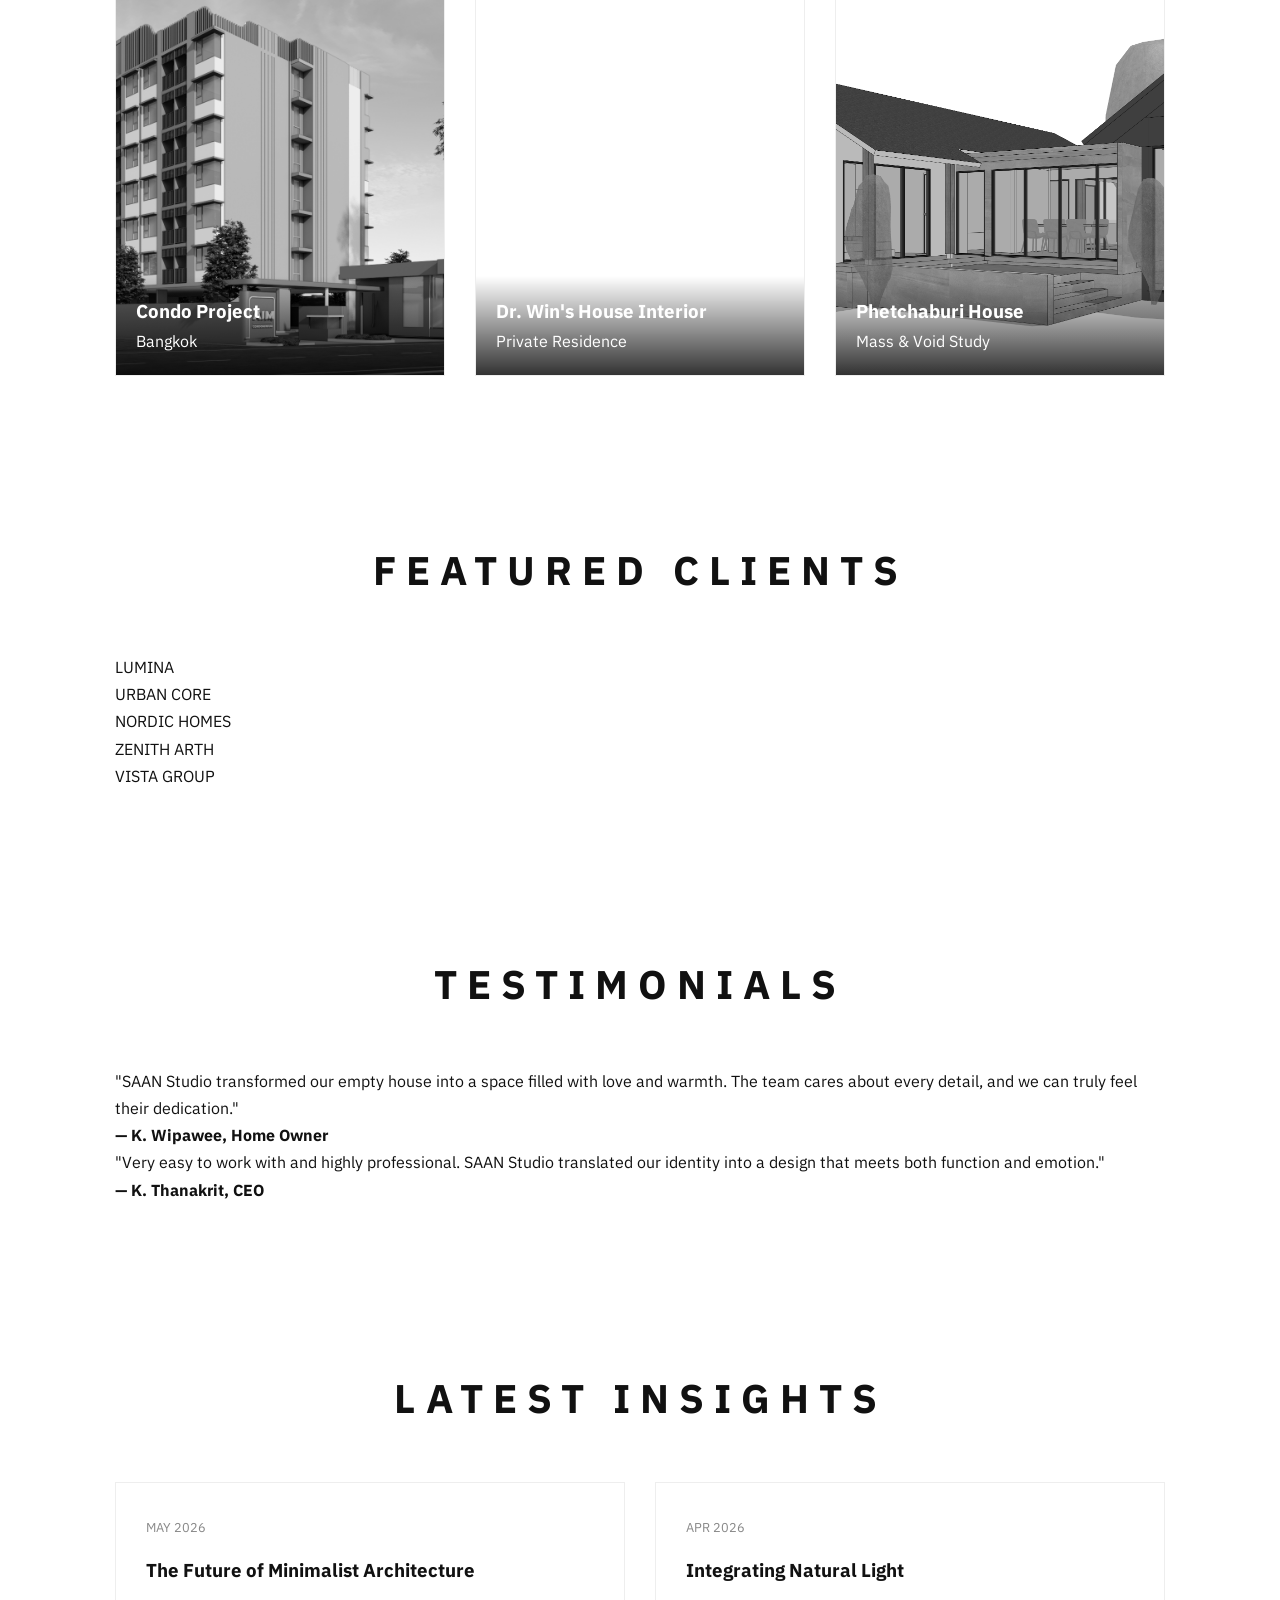
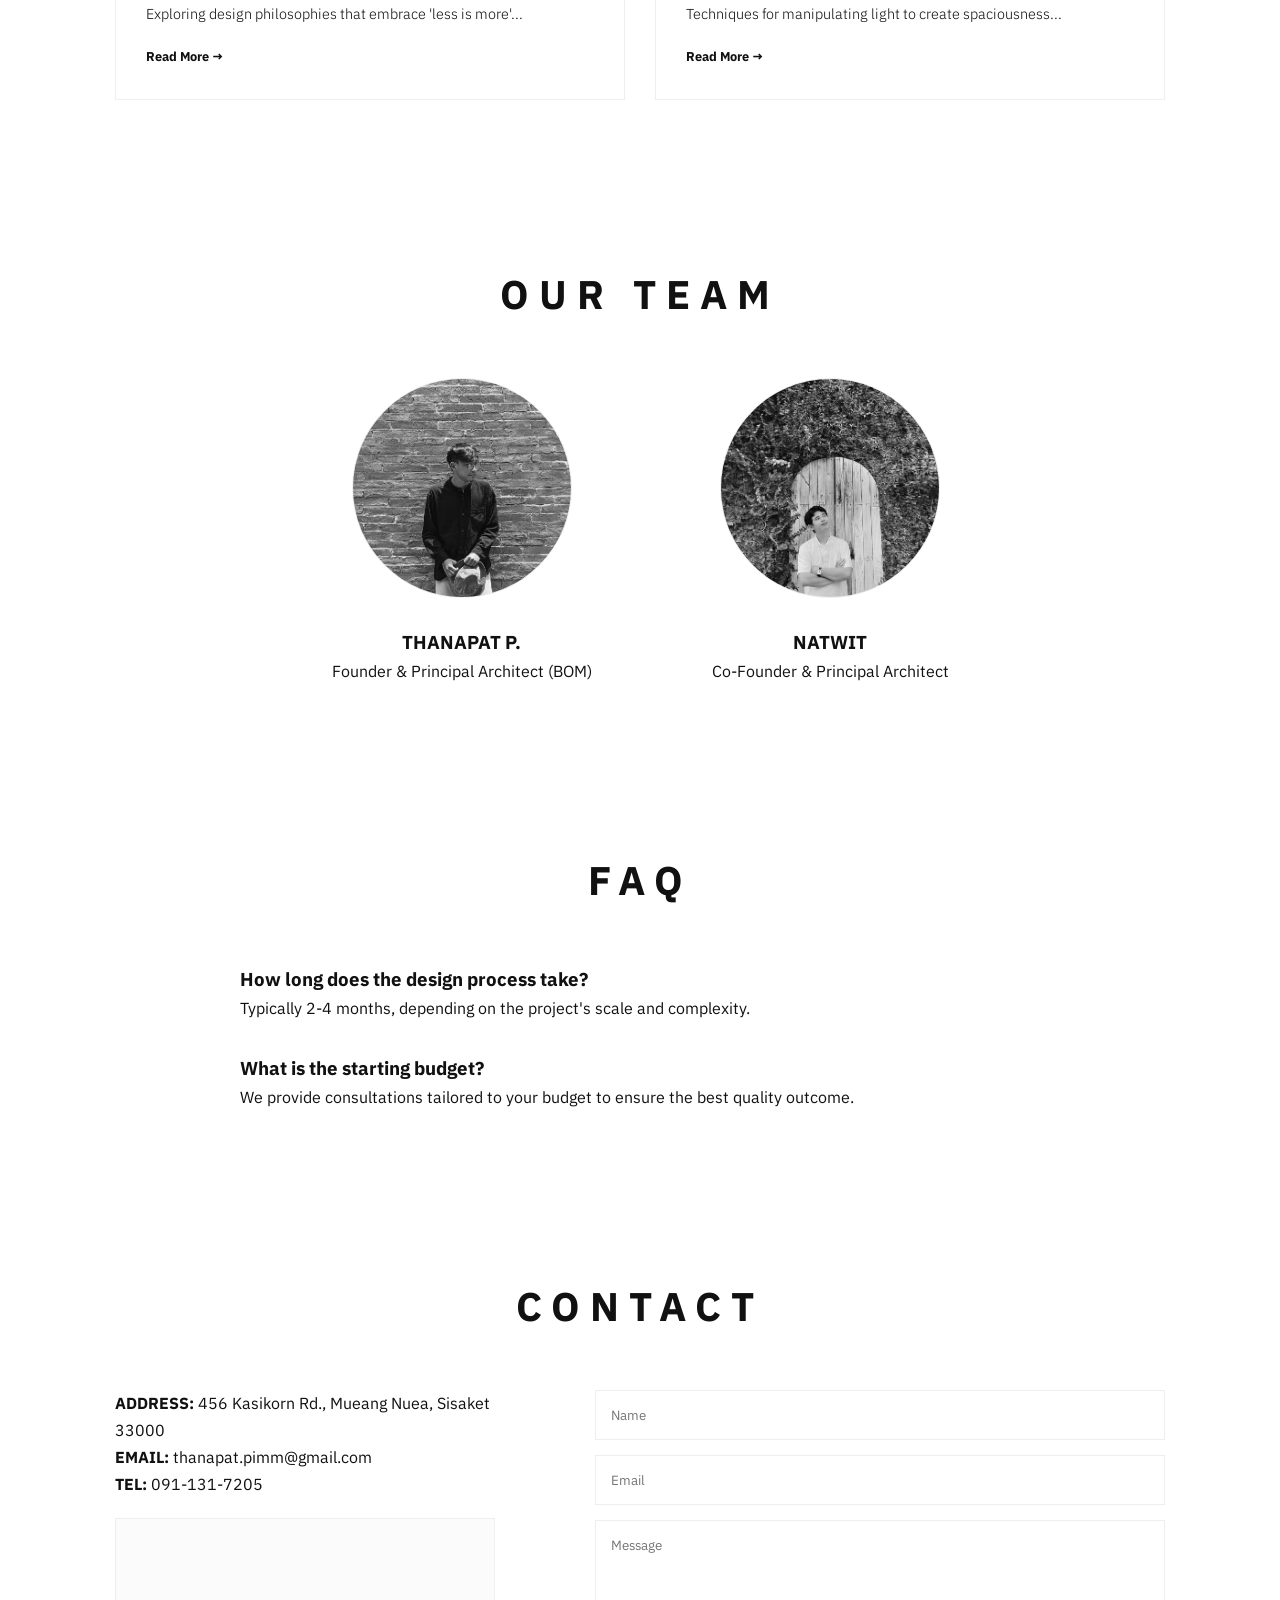
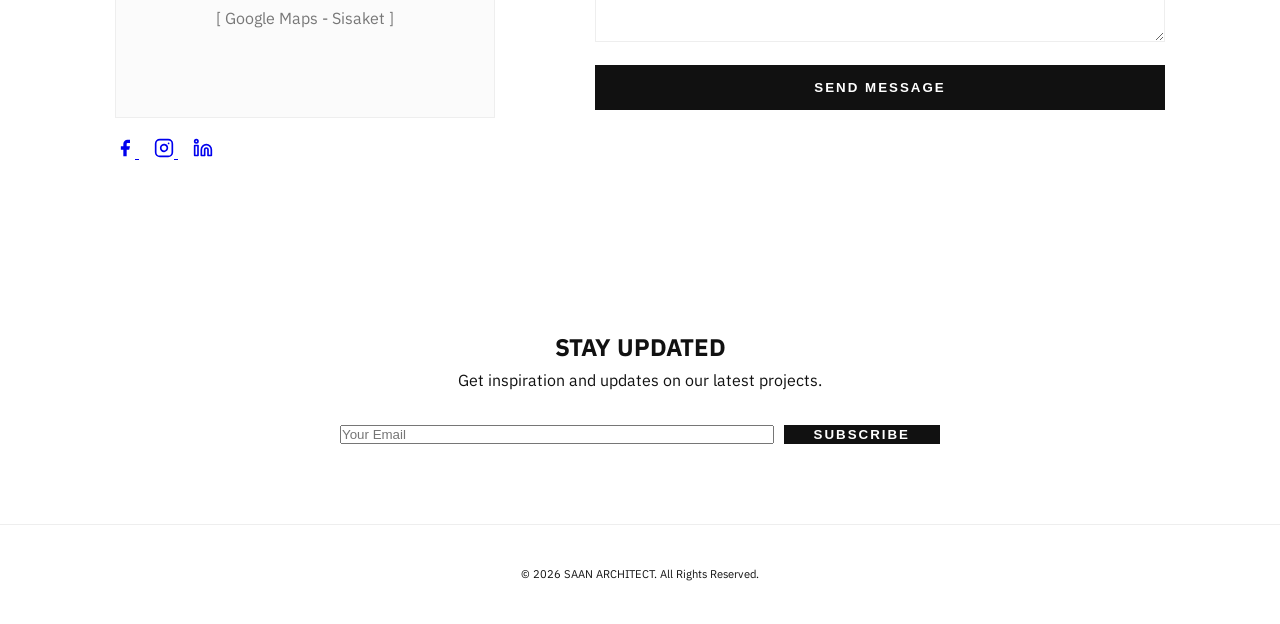
==== commit e5c9fba1: "Branding Consistency: Update navigation logo to latest version across all pages" ====
--- a/index.html
+++ b/index.html
@@ -29,7 +29,7 @@
     </div>
     <nav>
         <div class="logo">
-            <img src="images/logo.png" alt="SAAN STUDIO">
+            <img src="images/saan logo-03.png" alt="SAAN STUDIO">
         </div>
         <ul class="nav-links">
             <li><a href="#hero" class="lang" data-th="หน้าแรก" data-en="Home">Home</a></li>
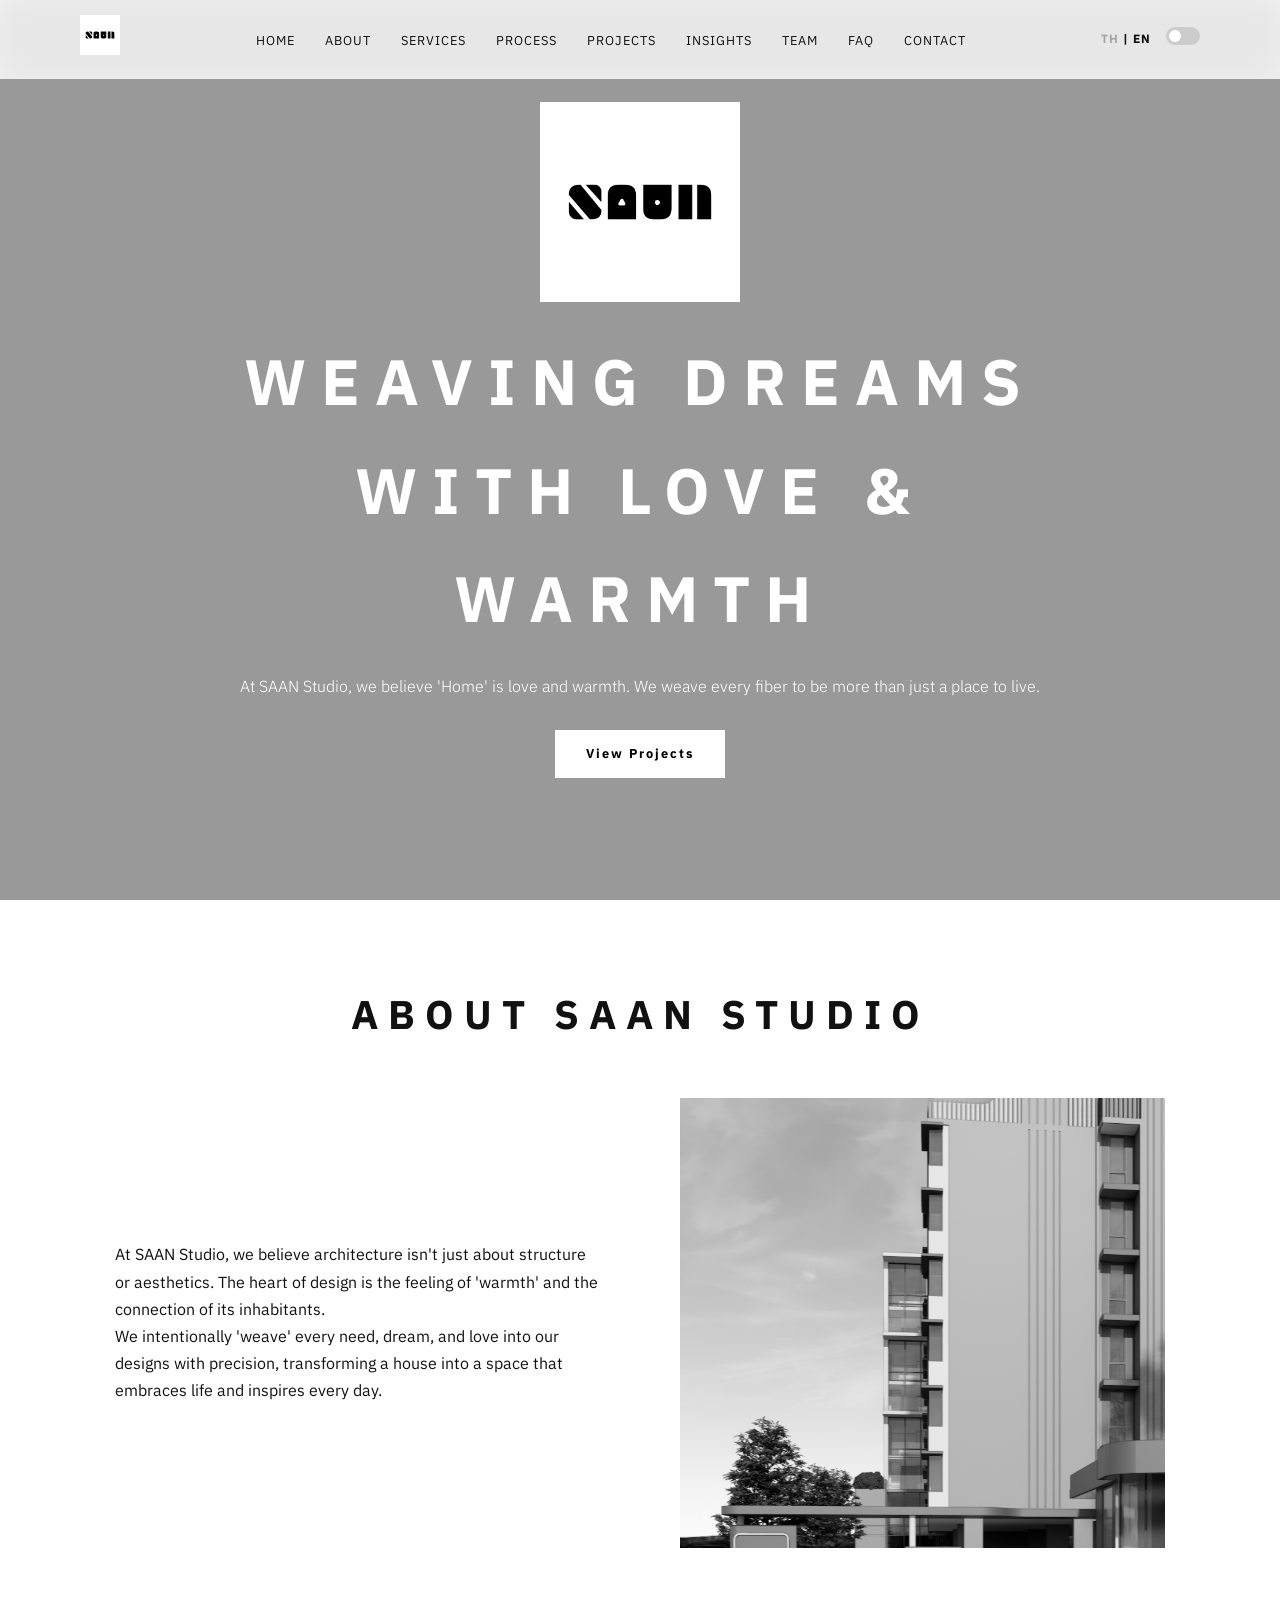
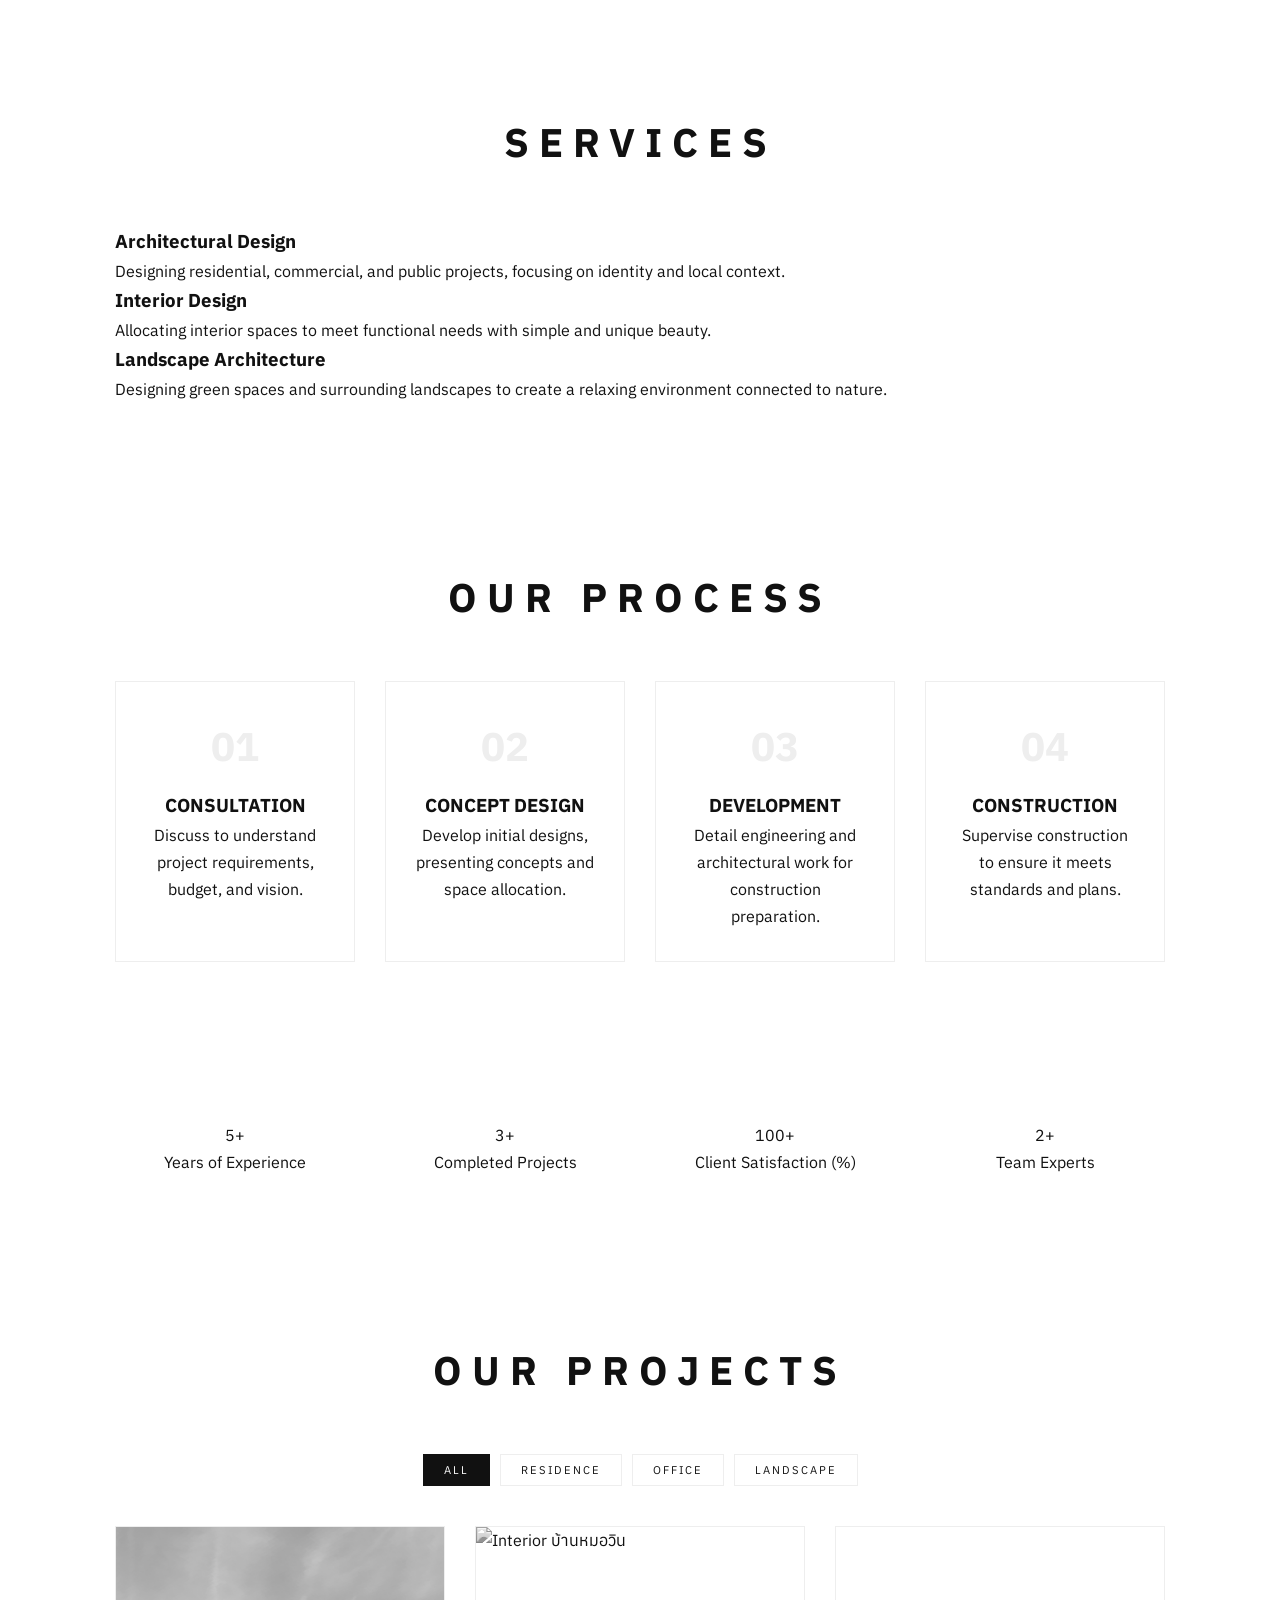
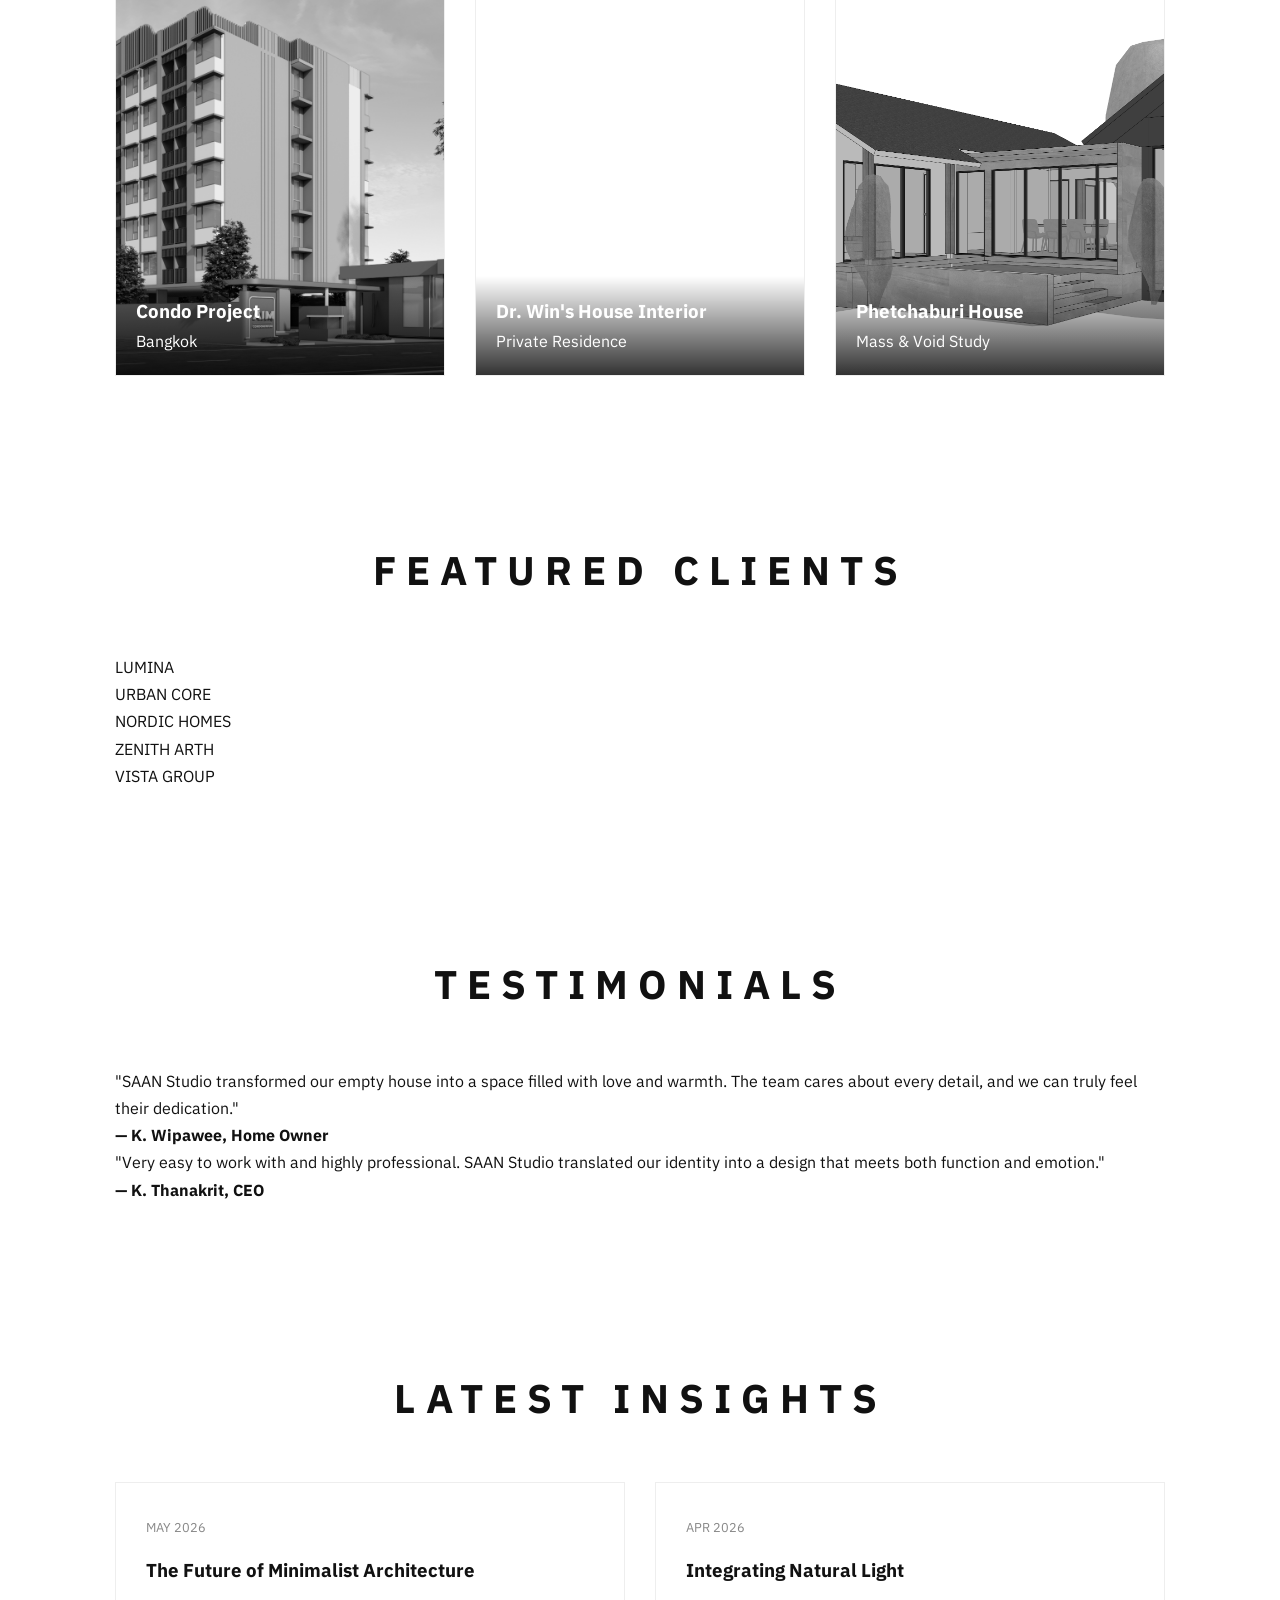
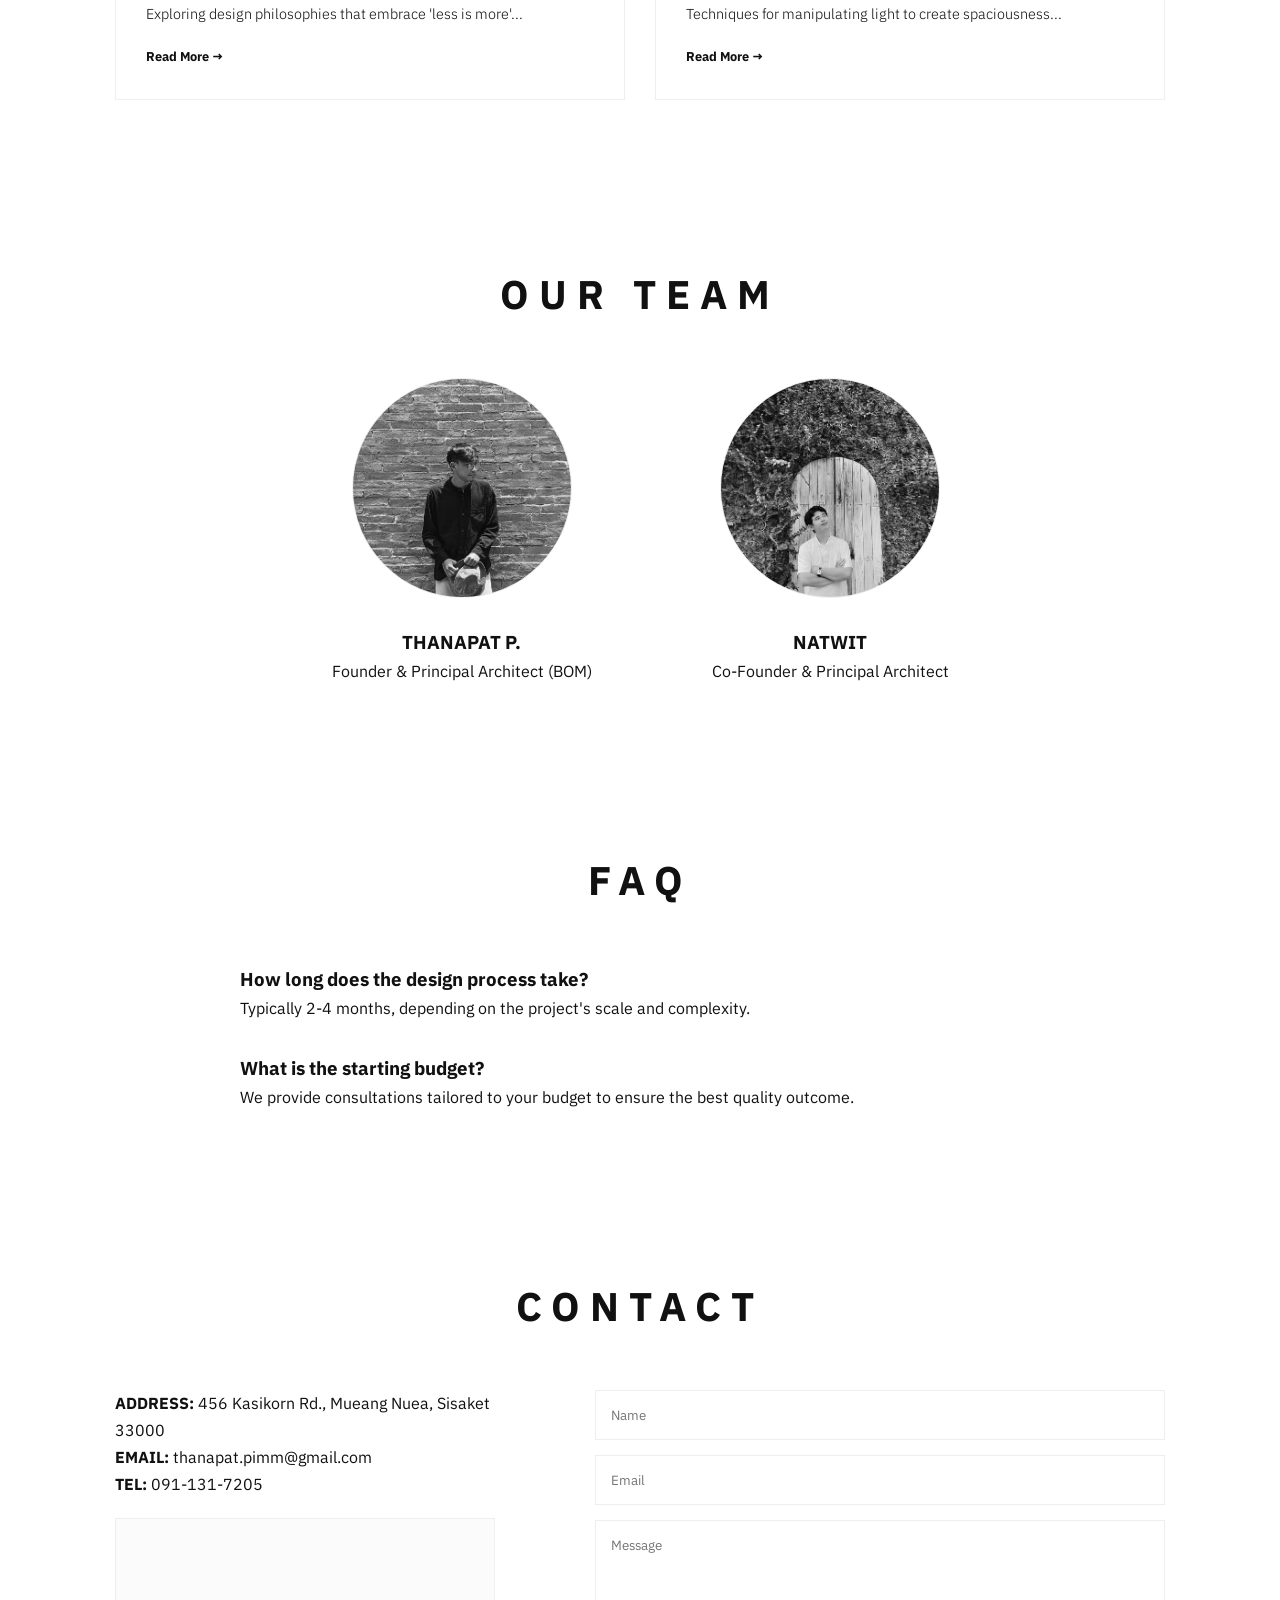
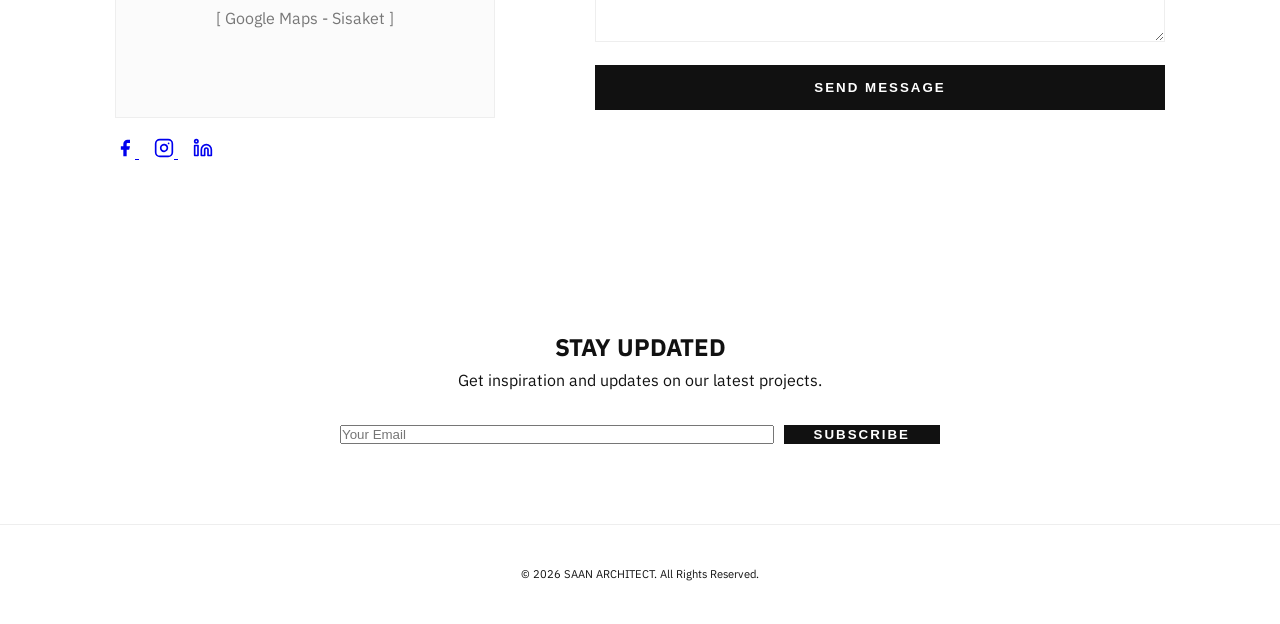
==== commit d50df7d2: "Update About image: replace stock image with user render and apply grayscale effect" ====
--- a/index.html
+++ b/index.html
@@ -80,7 +80,7 @@
                     <p class="lang" data-th="เราจึงตั้งใจ 'สาน' ทุกความต้องการ ความฝัน และความรัก เข้ากับงานออกแบบอย่างประณีต เพื่อเปลี่ยนบ้านให้เป็นพื้นที่ที่โอบอุ้มชีวิตและสร้างแรงบันดาลใจในทุกวัน" data-en="We intentionally 'weave' every need, dream, and love into our designs with precision, transforming a house into a space that embraces life and inspires every day.">We intentionally 'weave' every need, dream, and love into our designs with precision, transforming a house into a space that embraces life and inspires every day.</p>
                 </div>
                 <div class="about-image">
-                    <img src="https://images.unsplash.com/photo-1486406146926-c627a92ad1ab?q=80&w=1000&auto=format&fit=crop" alt="Architecture Office">
+                    <img src="images/about-studio.png" alt="SAAN Studio Architecture">
                 </div>
             </div>
         </div>
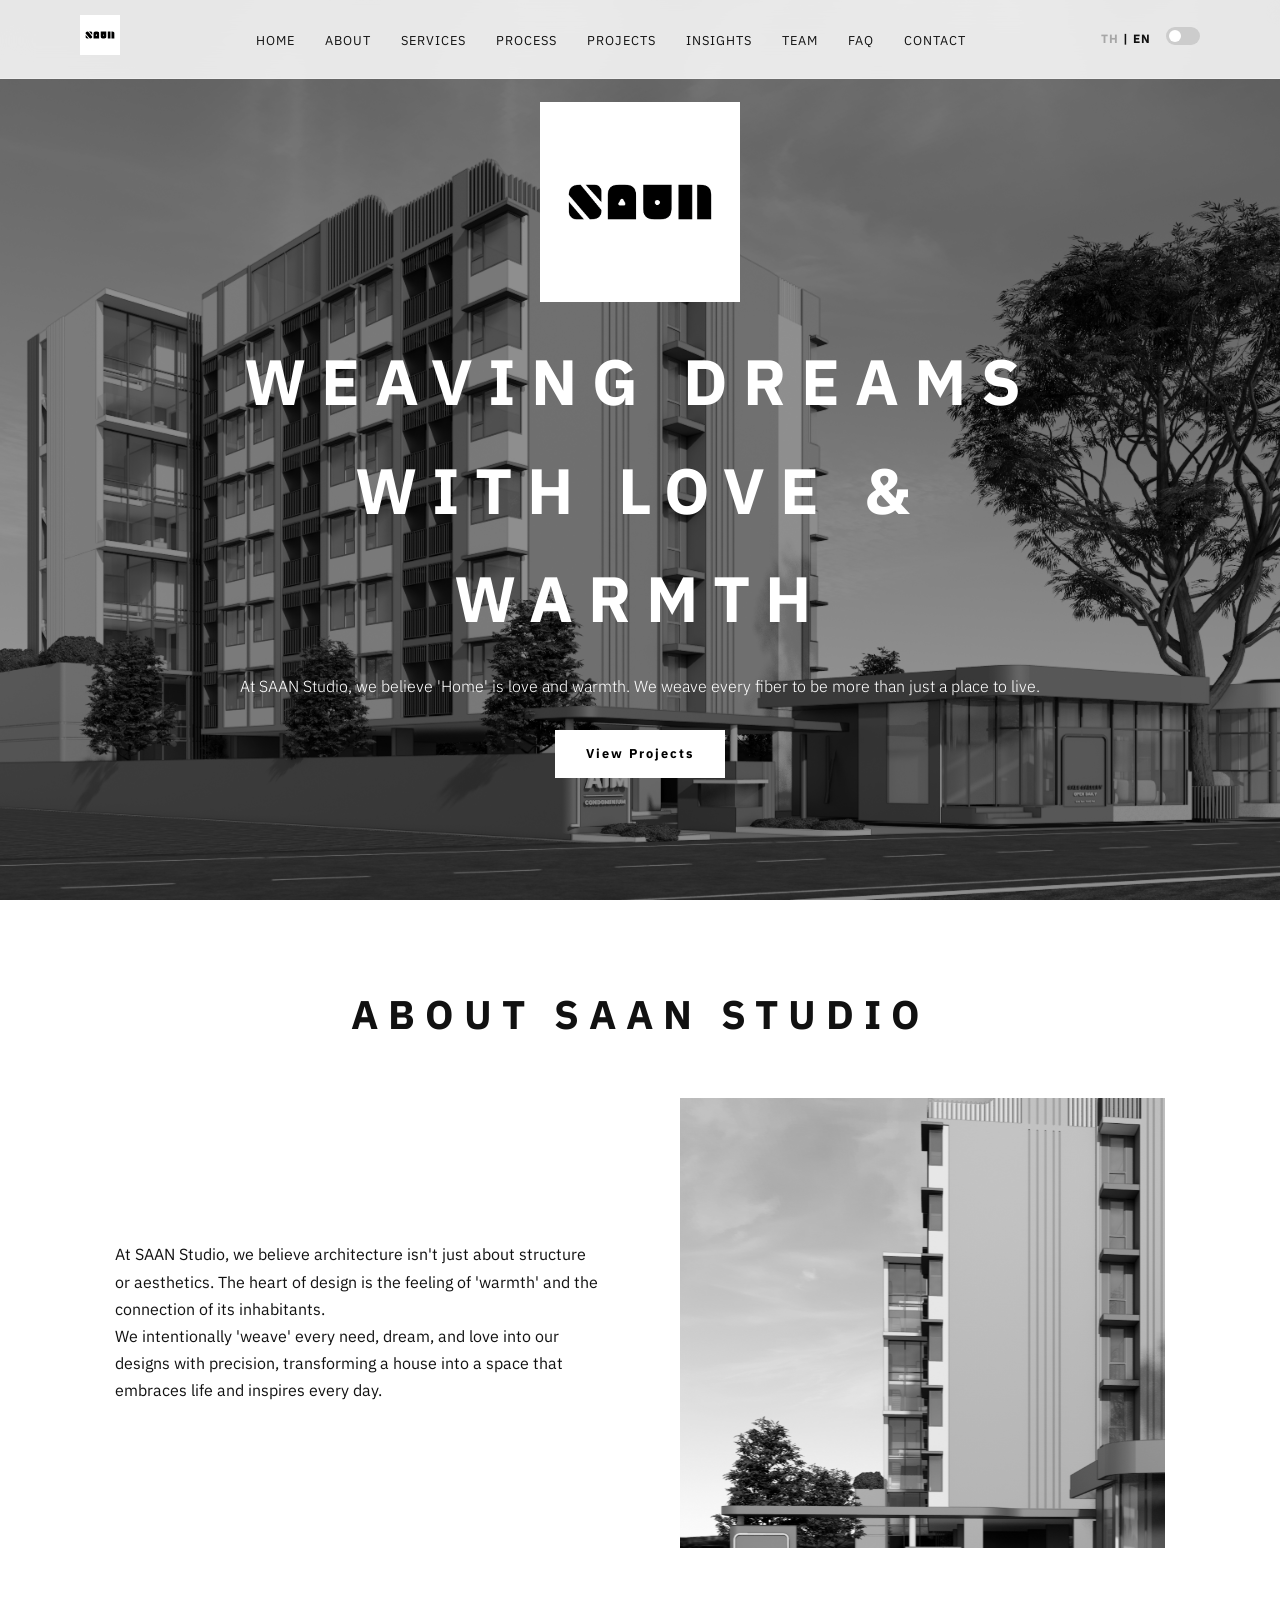
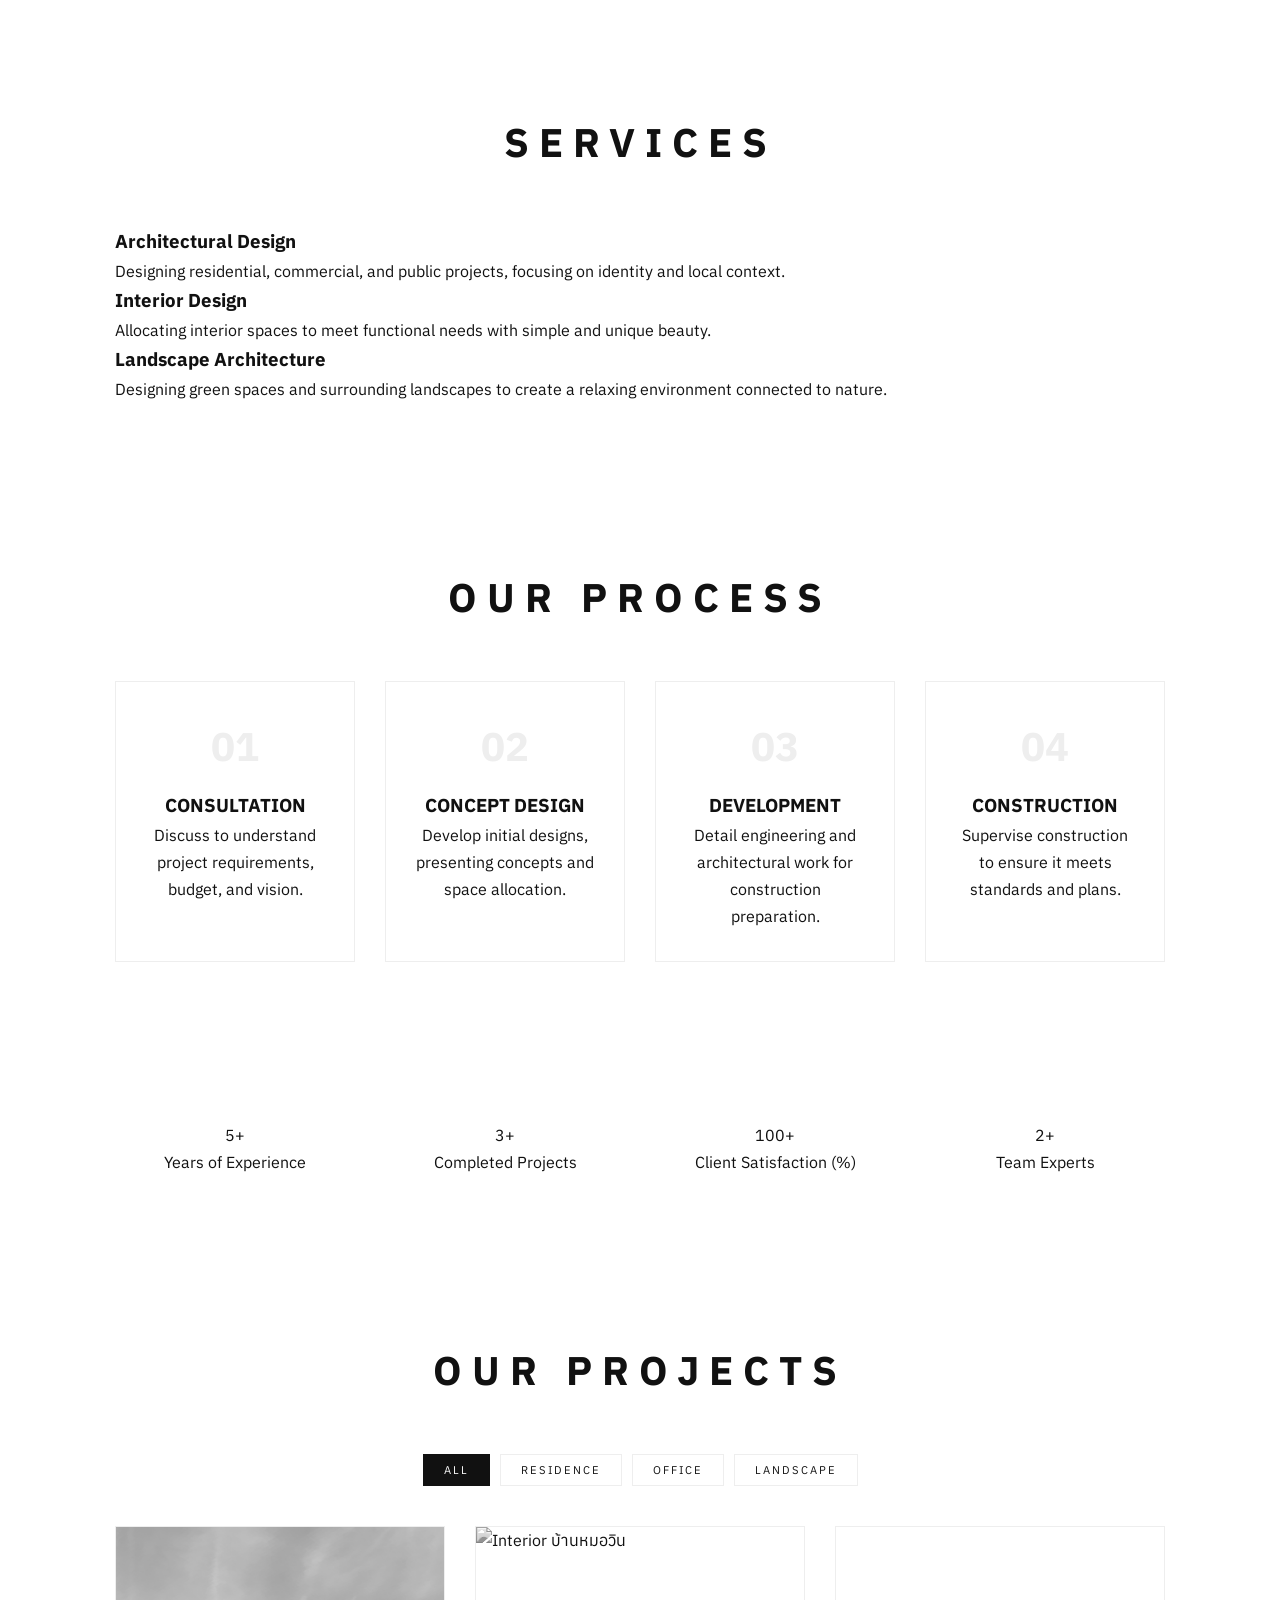
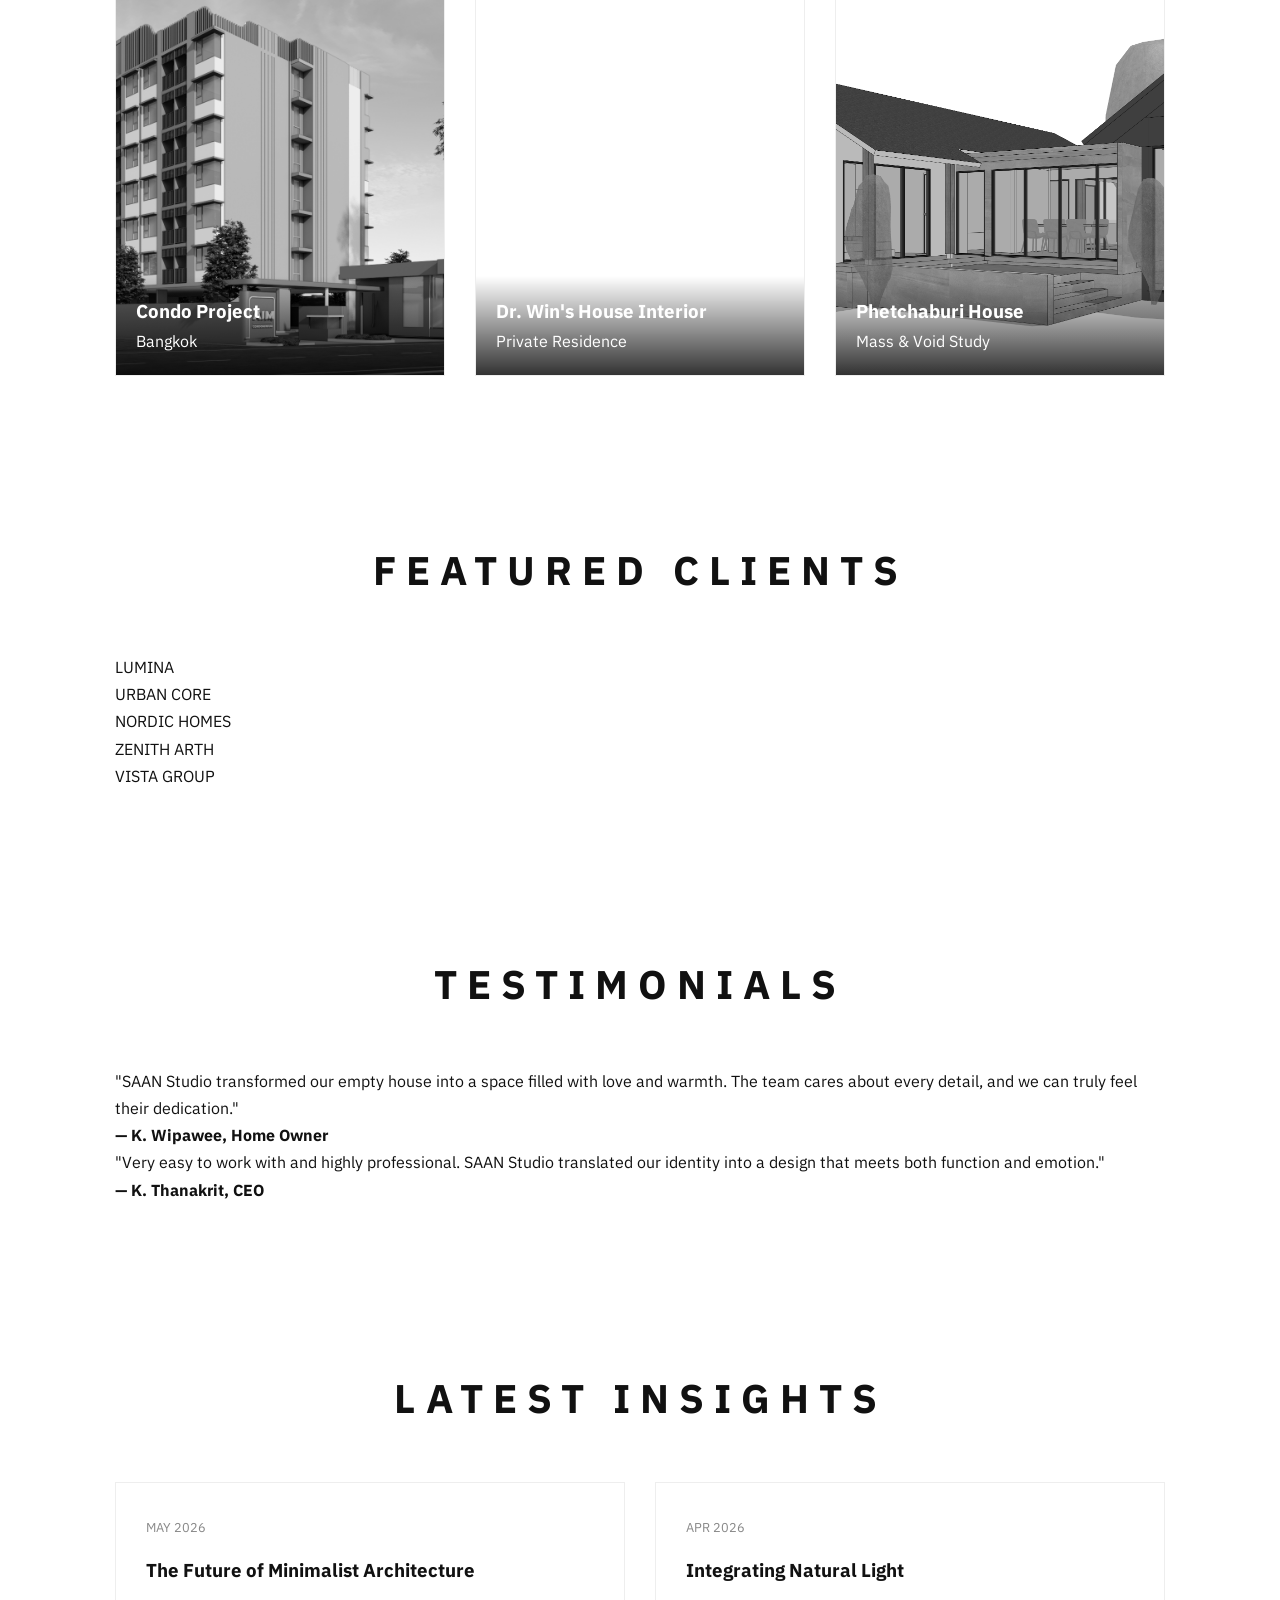
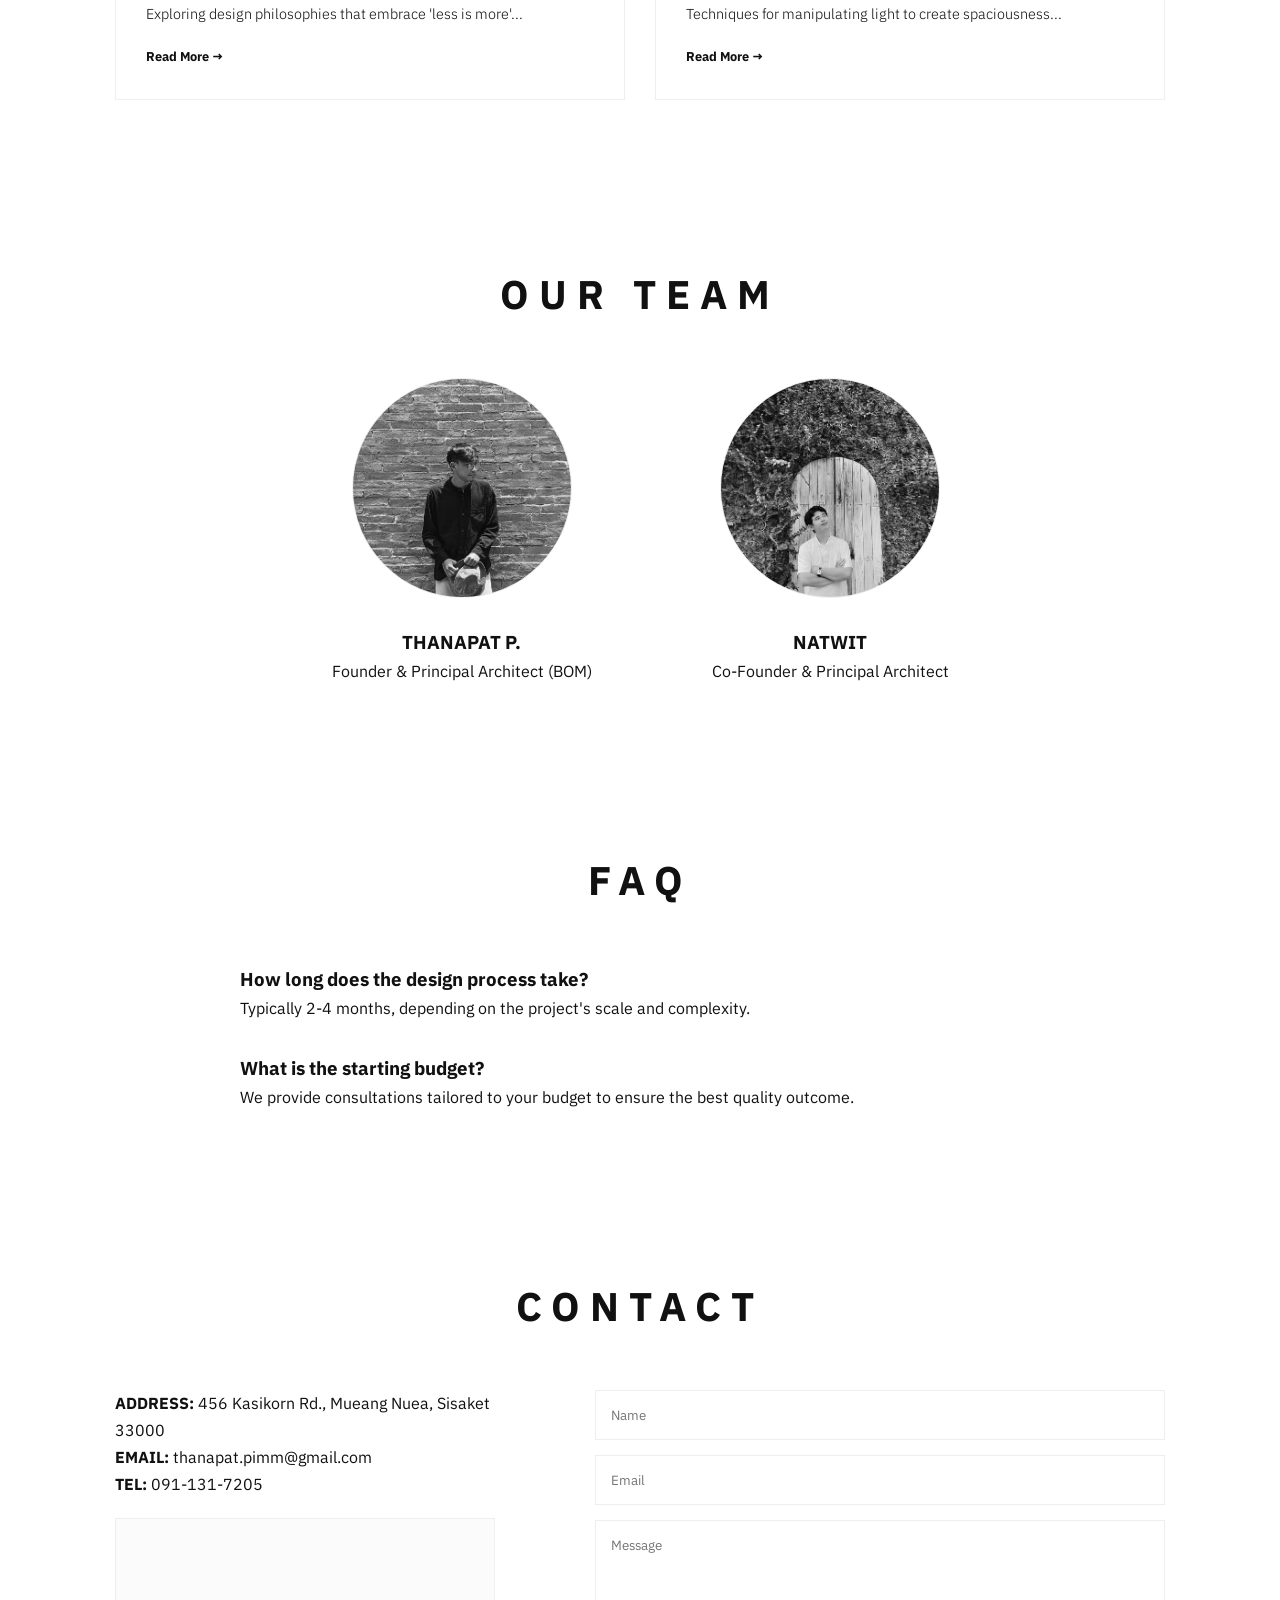
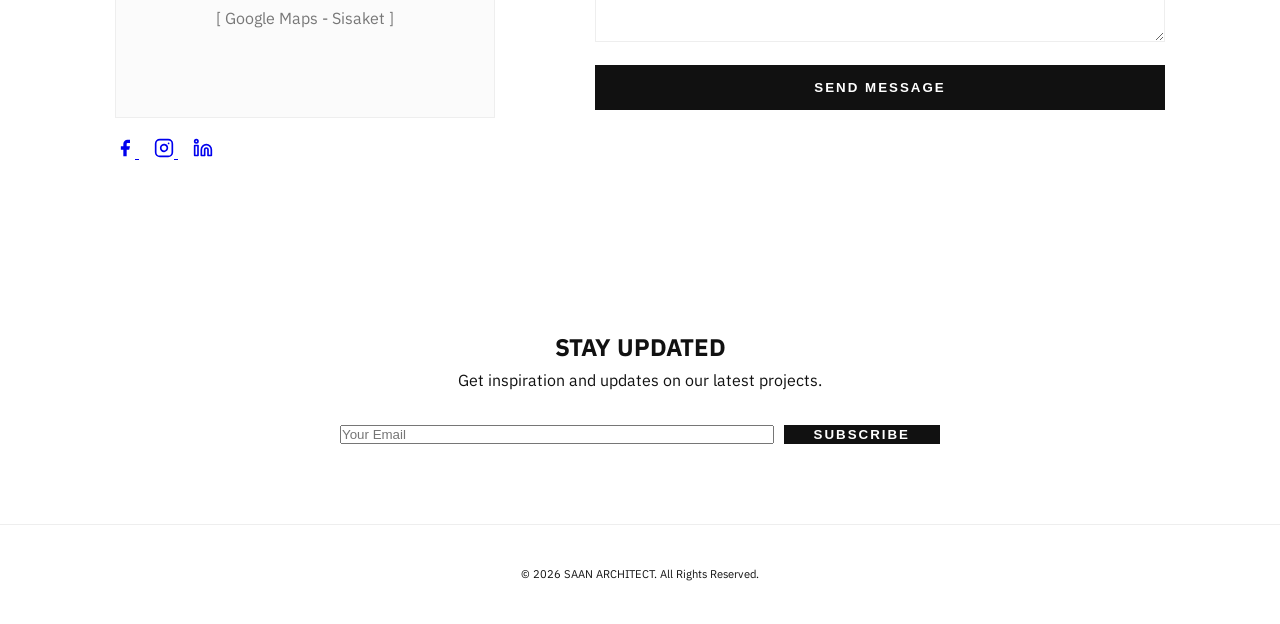
==== commit c2de8d79: "Enhancement: Add Hero background slideshow with smooth transitions using 8 project renders" ====
--- a/index.html
+++ b/index.html
@@ -61,6 +61,16 @@
     </nav>
 
     <section id="hero" class="hero">
+        <div class="hero-slideshow">
+            <div class="slide active" style="background-image: url('images/project-02.png');"></div>
+            <div class="slide" style="background-image: url('images/project-02-1.png');"></div>
+            <div class="slide" style="background-image: url('images/project-02-2.png');"></div>
+            <div class="slide" style="background-image: url('images/project-03.png');"></div>
+            <div class="slide" style="background-image: url('images/project-03-1.png');"></div>
+            <div class="slide" style="background-image: url('images/project-03-2.png');"></div>
+            <div class="slide" style="background-image: url('images/project-04.jpg');"></div>
+            <div class="slide" style="background-image: url('images/about-studio.png');"></div>
+        </div>
         <div class="hero-content">
             <div class="concept-logo-container">
                 <img src="images/hero-logo.png" alt="SAAN STUDIO Logo" class="concept-logo" id="hero-branding-logo">
--- a/style.css
+++ b/style.css
@@ -139,23 +139,52 @@
 .toggle .line2 { opacity: 0; }
 .toggle .line3 { transform: rotate(45deg) translate(-4px, -4px); }
 
-/* Hero Section */
+/* Hero Slideshow Styles */
+.hero-slideshow {
+    position: absolute;
+    top: 0;
+    left: 0;
+    width: 100%;
+    height: 100%;
+    z-index: 1;
+    overflow: hidden;
+}
+
+.slide {
+    position: absolute;
+    top: 0;
+    left: 0;
+    width: 100%;
+    height: 100%;
+    background-size: cover;
+    background-position: center;
+    opacity: 0;
+    transition: opacity 1.5s ease-in-out;
+    filter: grayscale(100%) brightness(0.6); /* Enforce grayscale and darken for text readability */
+}
+
+.slide.active {
+    opacity: 1;
+}
+
+.hero-content {
+    position: relative;
+    z-index: 2; /* Above slideshow */
+    max-width: 800px;
+    width: 90%;
+}
+
+/* Hero Section Base */
 .hero {
+    position: relative;
     height: 100vh;
     display: flex;
     justify-content: center;
     align-items: center;
     text-align: center;
-    background: linear-gradient(rgba(0,0,0,0.4), rgba(0,0,0,0.4)), url('https://images.unsplash.com/photo-1449156001931-923ca4162ec0?q=80&w=2000&auto=format&fit=crop');
-    background-size: cover;
-    background-position: center;
+    background-color: #000; /* Fallback */
     color: #fff;
     padding-top: 60px;
-}
-
-.hero-content {
-    max-width: 800px;
-    width: 90%;
 }
 
 .concept-logo-container {
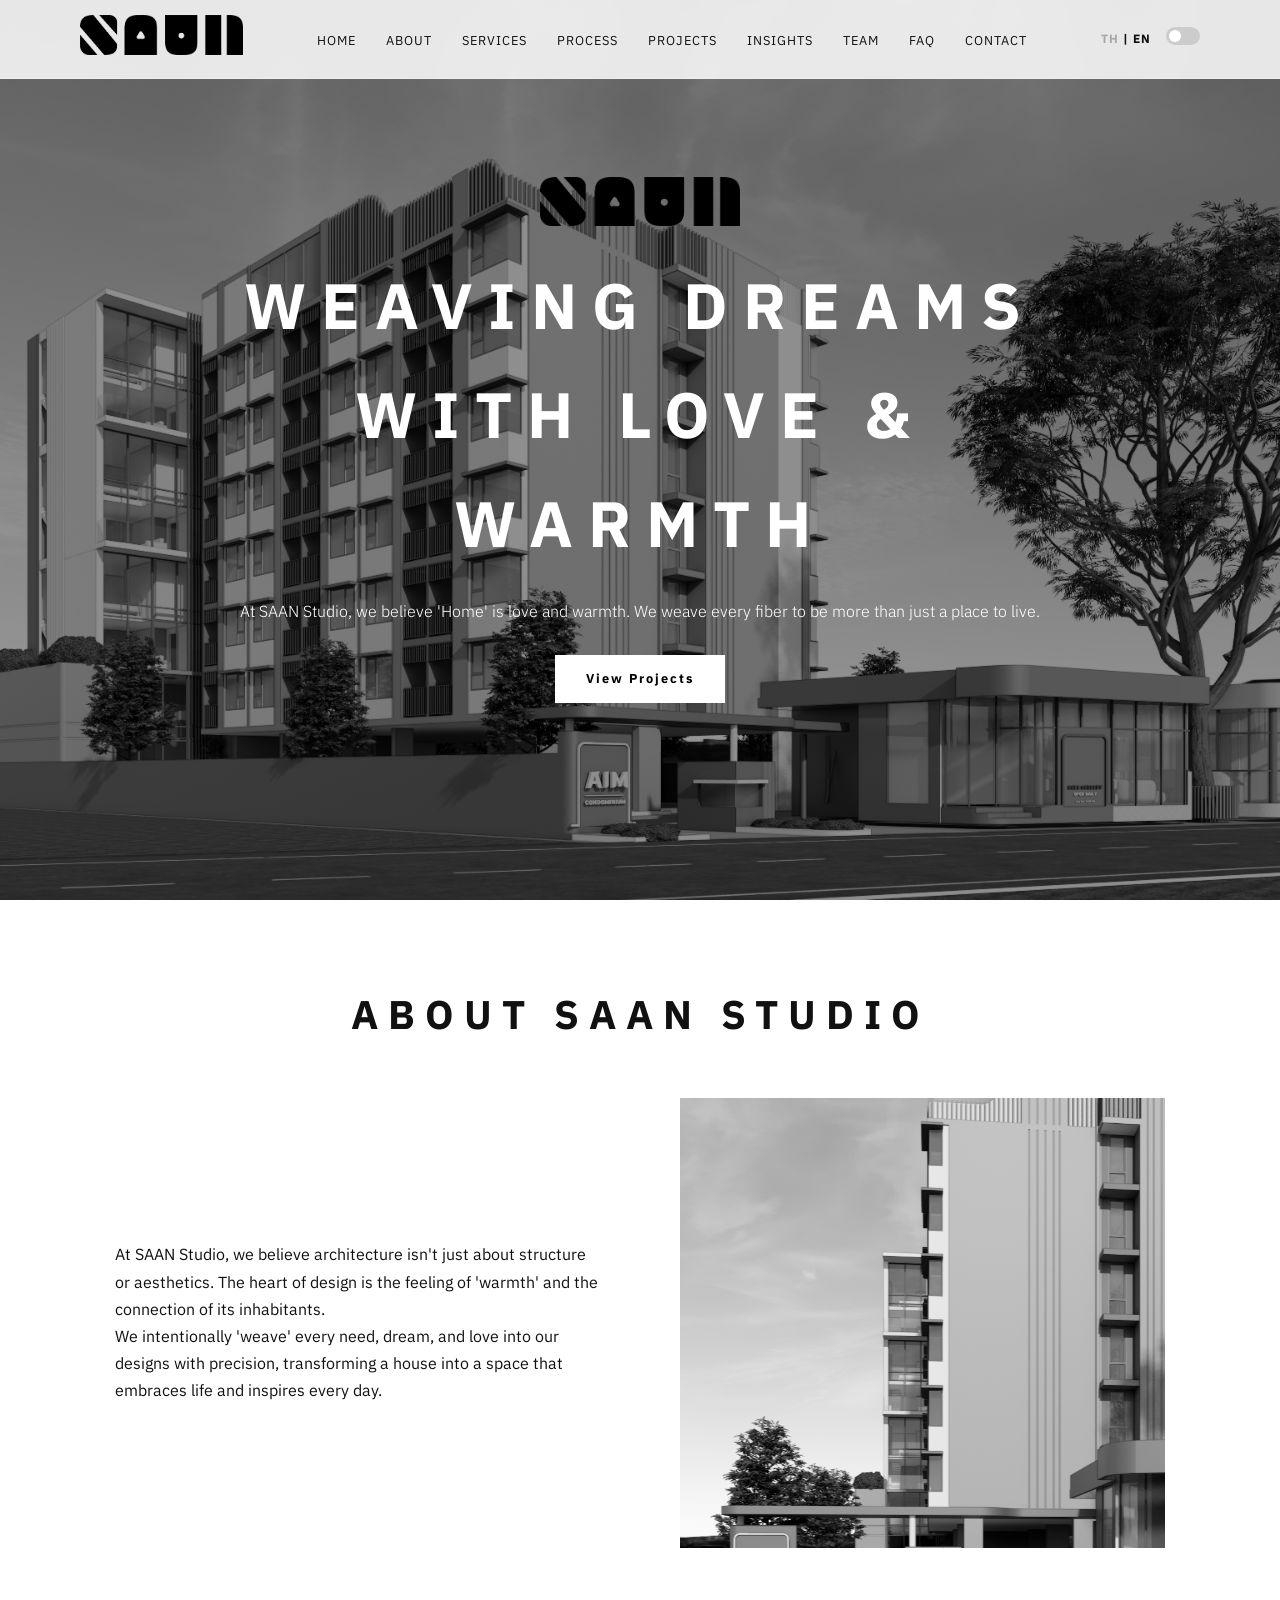
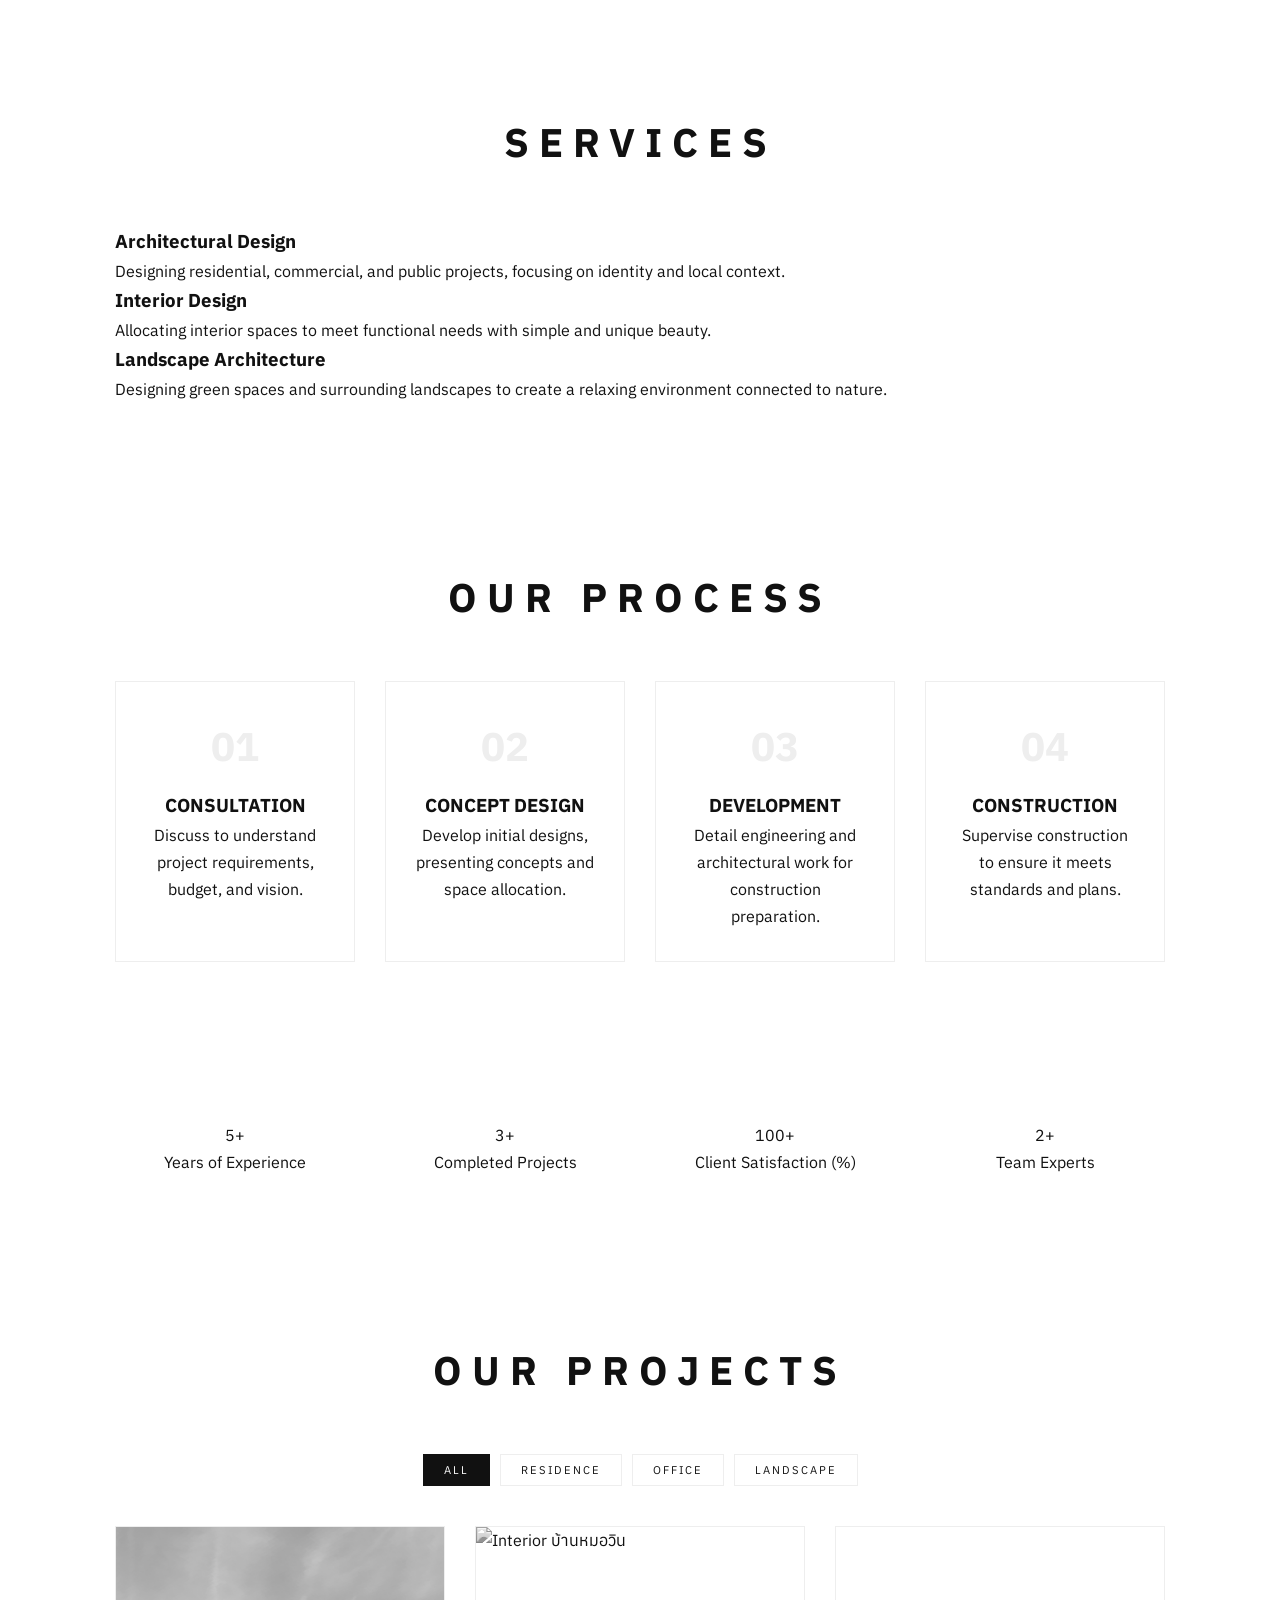
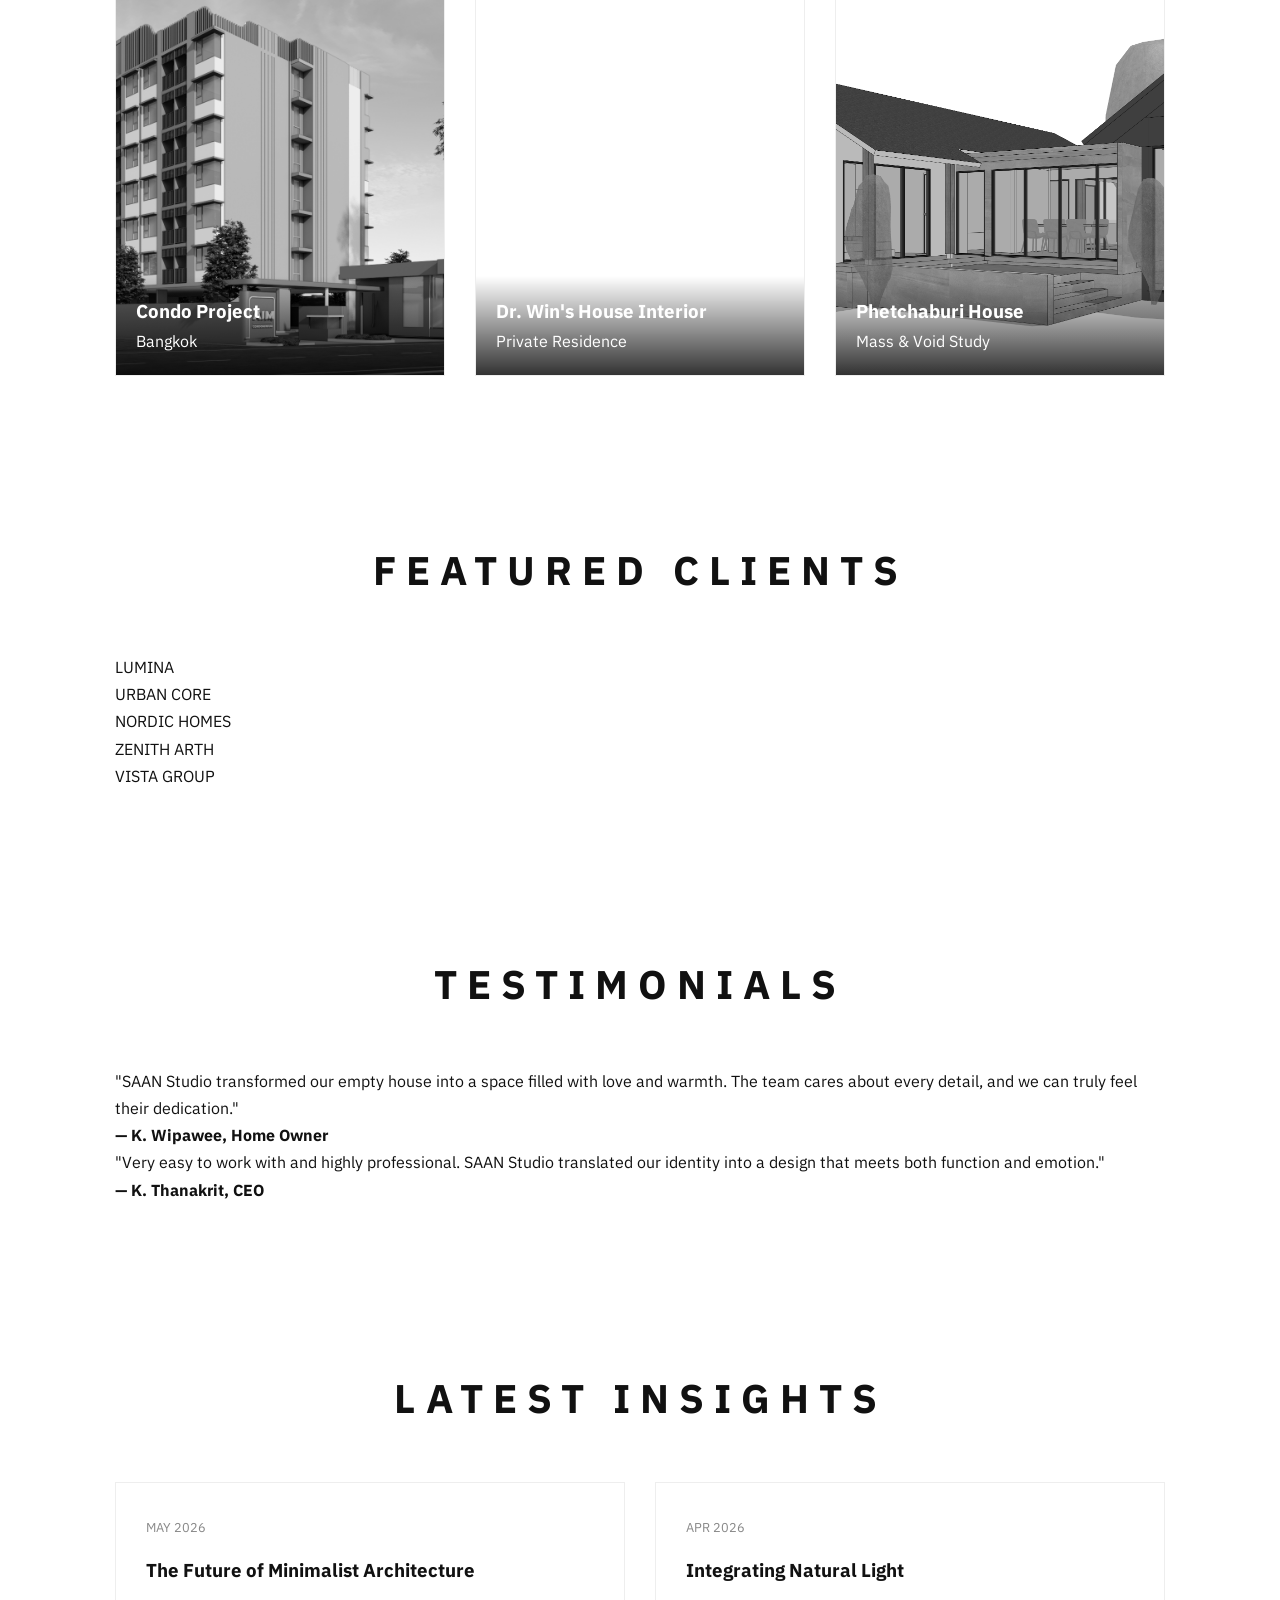
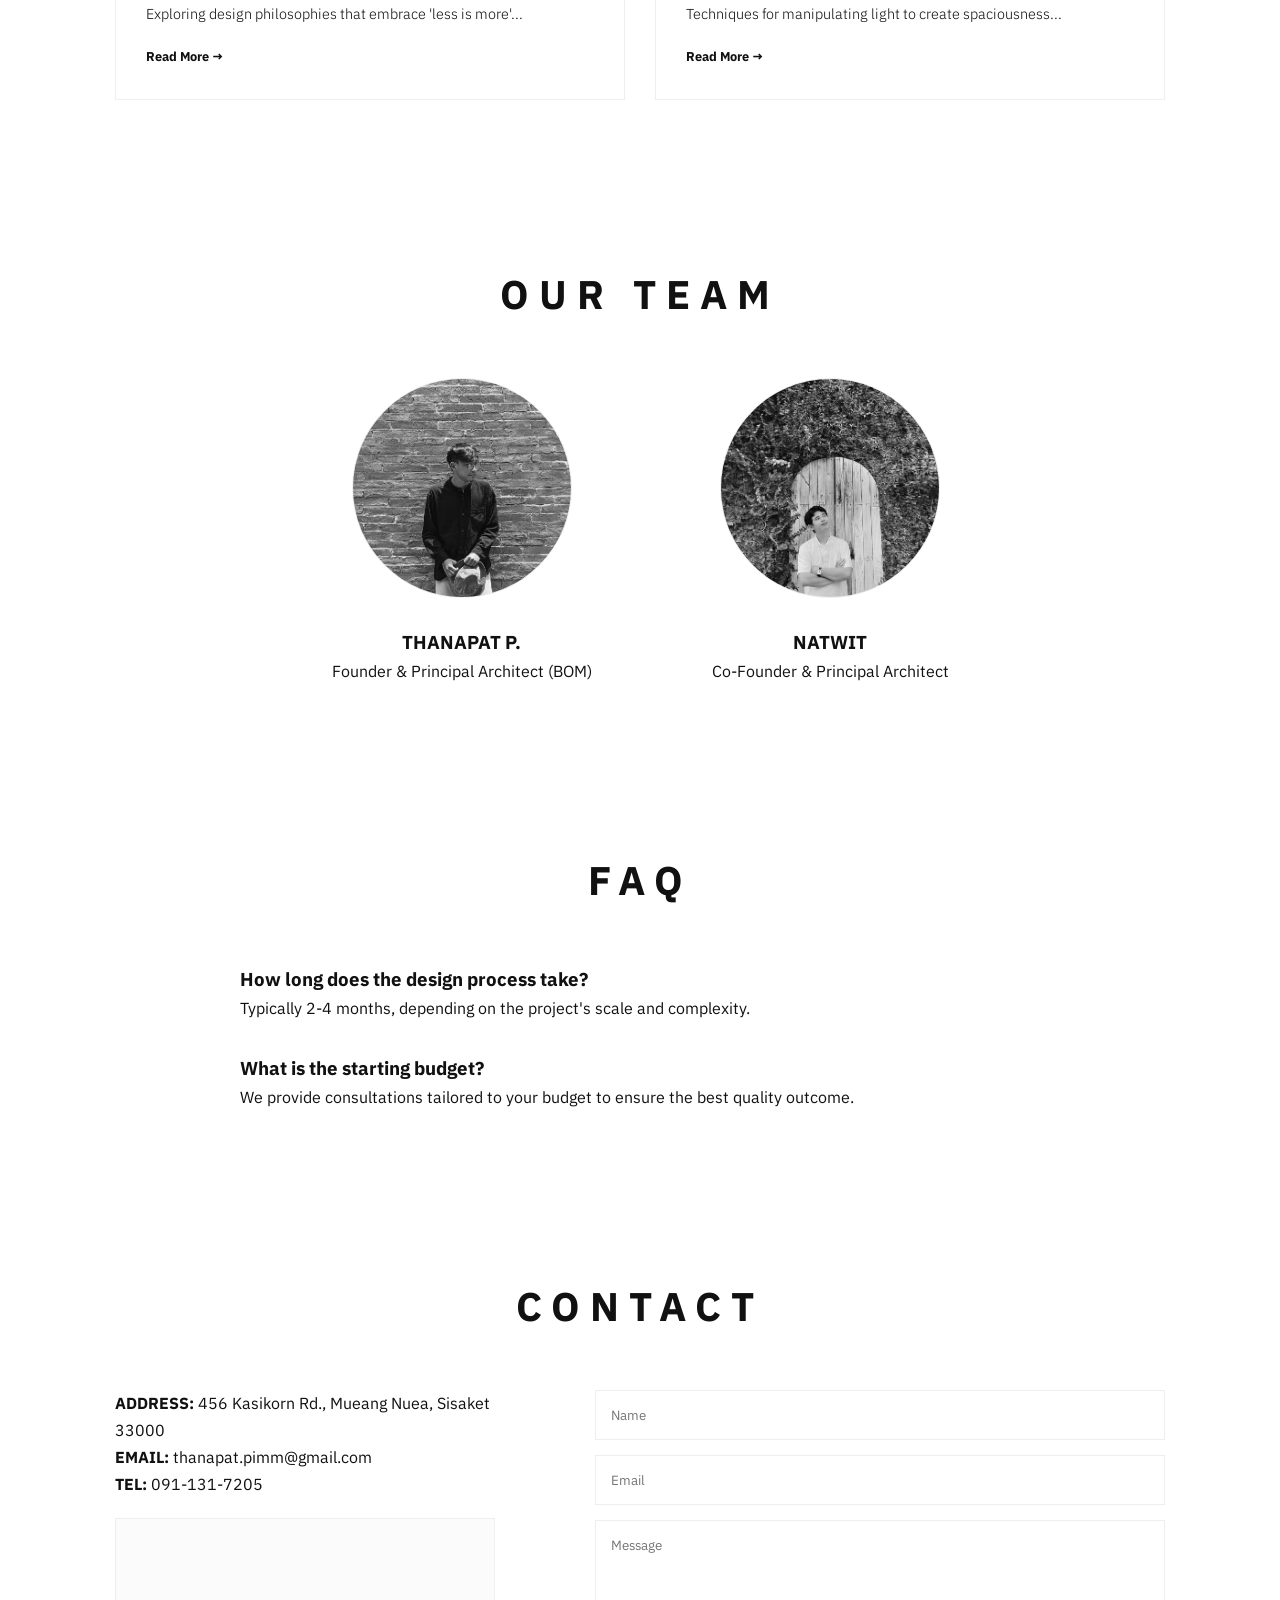
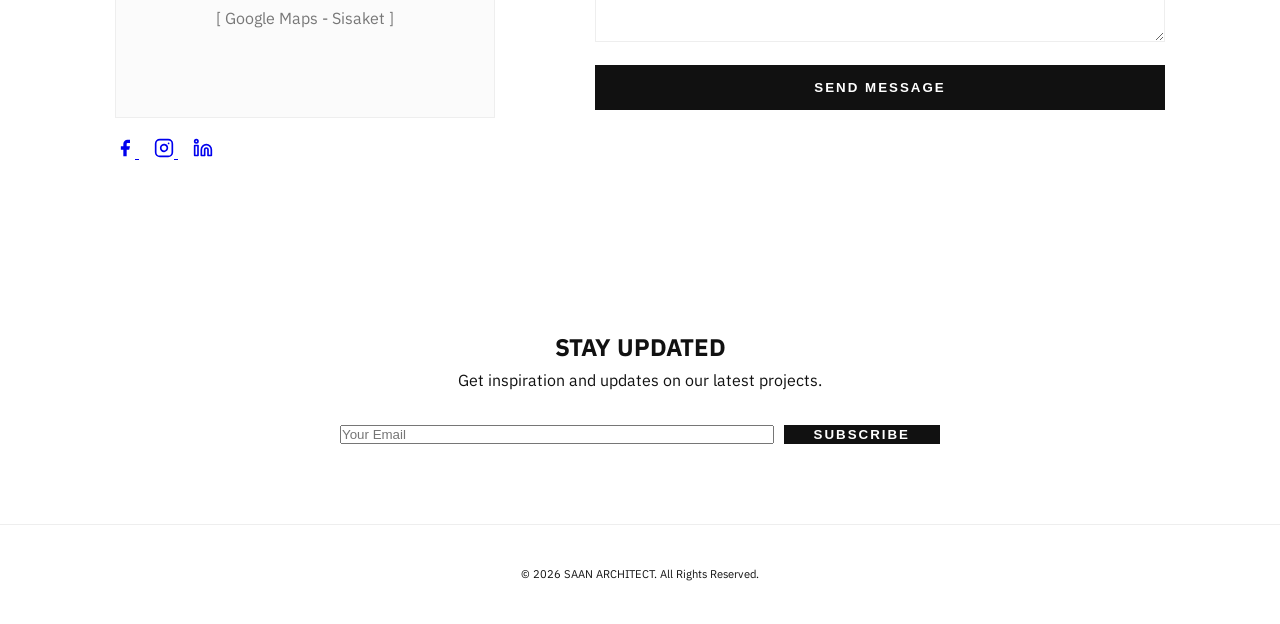
==== commit 41a8bab0: "FINAL LOGO FIX: Implement professional dual-logo support (Light/Dark) using user's transparent PNG a" ====
--- a/index.html
+++ b/index.html
@@ -29,7 +29,8 @@
     </div>
     <nav>
         <div class="logo">
-            <img src="images/saan logo-03.png" alt="SAAN STUDIO">
+            <img src="images/logo-black.png" alt="SAAN STUDIO" class="logo-light">
+            <img src="images/logo-white.png" alt="SAAN STUDIO" class="logo-dark">
         </div>
         <ul class="nav-links">
             <li><a href="#hero" class="lang" data-th="หน้าแรก" data-en="Home">Home</a></li>
@@ -73,7 +74,8 @@
         </div>
         <div class="hero-content">
             <div class="concept-logo-container">
-                <img src="images/hero-logo.png" alt="SAAN STUDIO Logo" class="concept-logo" id="hero-branding-logo">
+                <img src="images/logo-black.png" alt="SAAN STUDIO Logo" class="logo-light concept-logo">
+                <img src="images/logo-white.png" alt="SAAN STUDIO Logo" class="logo-dark concept-logo">
             </div>
             <h1 class="lang" data-th="สานทุกความฝัน<br>ด้วยความรักและอบอุ่น" data-en="WEAVING DREAMS<br>WITH LOVE & WARMTH">WEAVING DREAMS<br>WITH LOVE & WARMTH</h1>
             <p class="lang" data-th="ที่ สานสตูดิโอ เราเชื่อว่า 'บ้าน' คือความรักความอบอุ่น เราจึง 'สาน' ทุกเส้นใยให้เป็นมากกว่าที่อยู่อาศัย" data-en="At SAAN Studio, we believe 'Home' is love and warmth. We weave every fiber to be more than just a place to live.">At SAAN Studio, we believe 'Home' is love and warmth. We weave every fiber to be more than just a place to live.</p>
--- a/style.css
+++ b/style.css
@@ -79,13 +79,16 @@
     transition: var(--transition-smooth);
 }
 
+/* Logo Theme Handling */
+.logo .logo-dark, .concept-logo-container .logo-dark { display: none; }
+[data-theme="dark"] .logo .logo-light, [data-theme="dark"] .concept-logo-container .logo-light { display: none; }
+[data-theme="dark"] .logo .logo-dark, [data-theme="dark"] .concept-logo-container .logo-dark { display: block; }
+
 .logo img {
     height: 40px;
     width: auto;
     transition: var(--transition-smooth);
 }
-
-[data-theme="dark"] .logo img { filter: invert(1); }
 
 .nav-links { display: none; }
 
@@ -191,19 +194,11 @@
     display: flex;
     justify-content: center;
     margin-bottom: 25px;
-    background: transparent !important; /* Ensure no background */
-}
-
-#hero-branding-logo {
+}
+
+.concept-logo {
     max-width: 200px;
     height: auto;
-    display: block;
-    filter: none; /* Default for Light Mode (Black logo) */
-    transition: var(--transition-smooth);
-}
-
-[data-theme="dark"] #hero-branding-logo {
-    filter: invert(1); /* Invert black to white in Dark Mode */
 }
 
 .hero-content h1 {
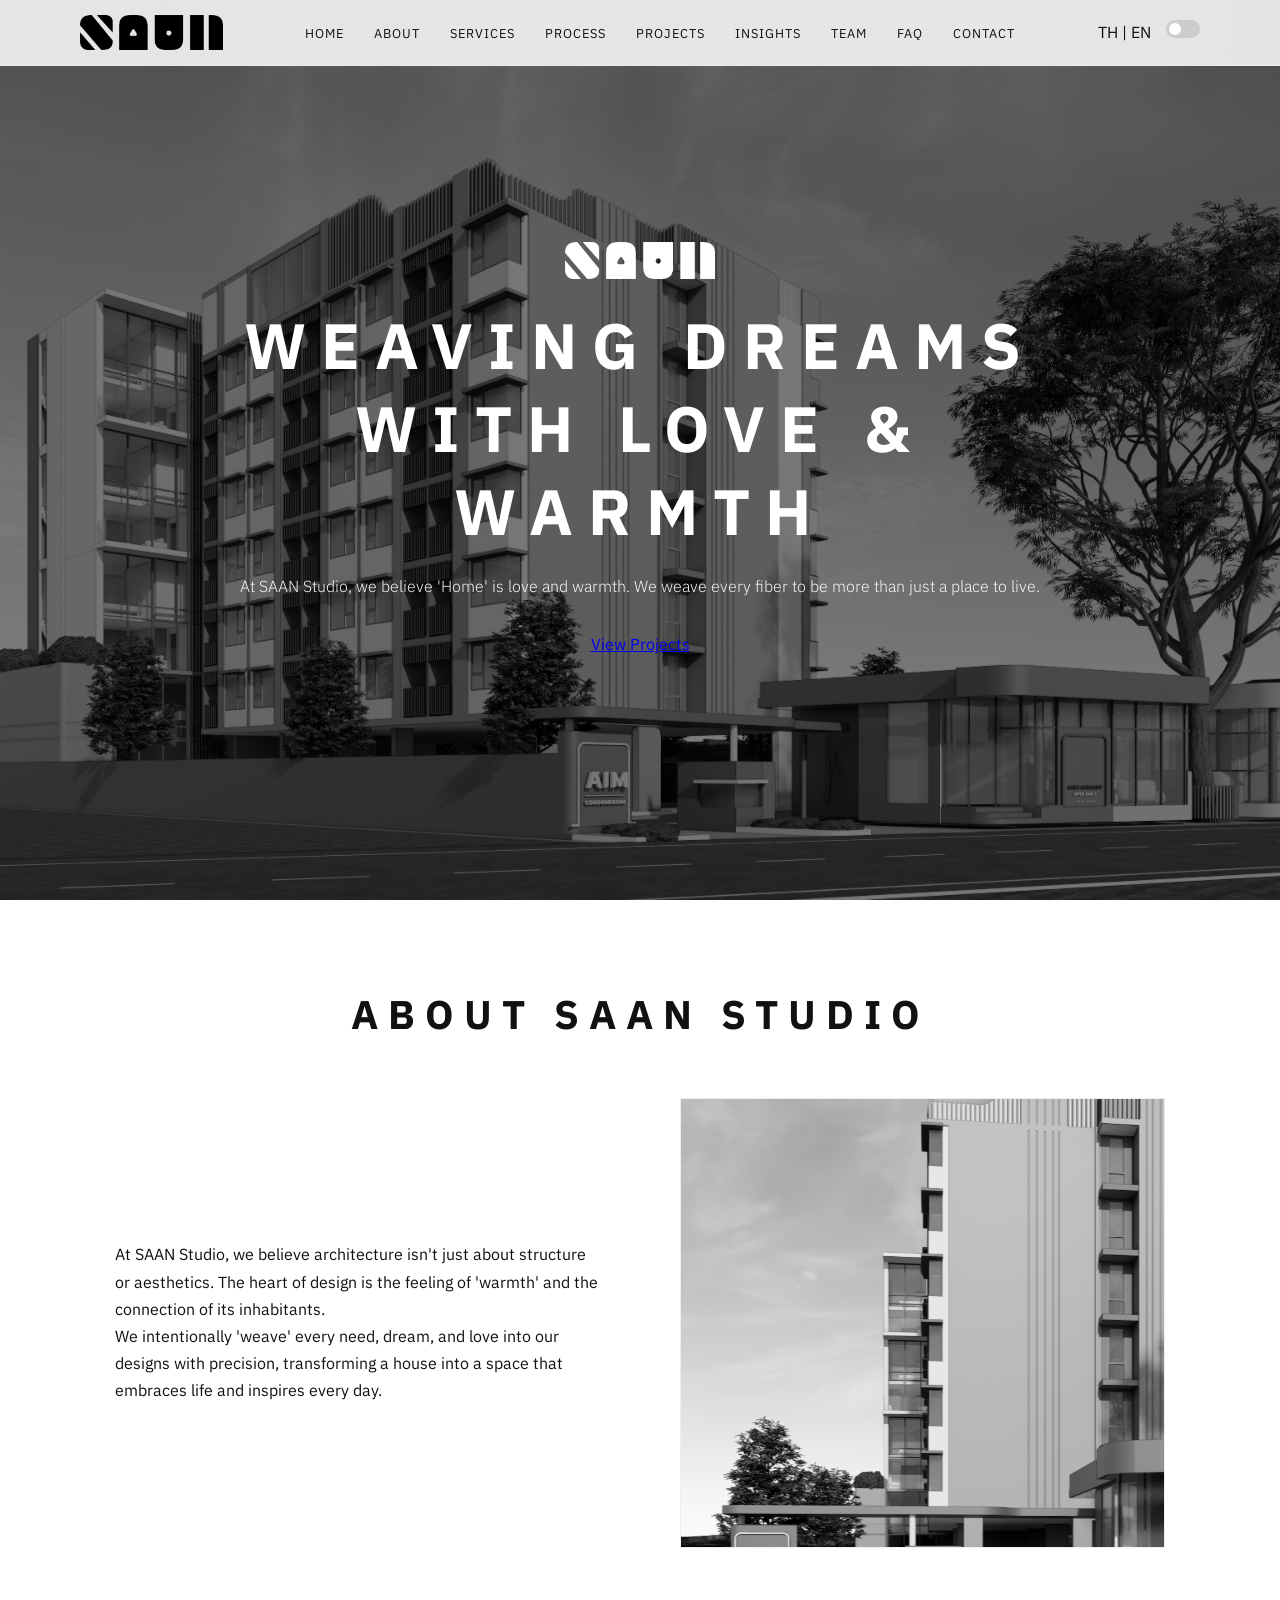
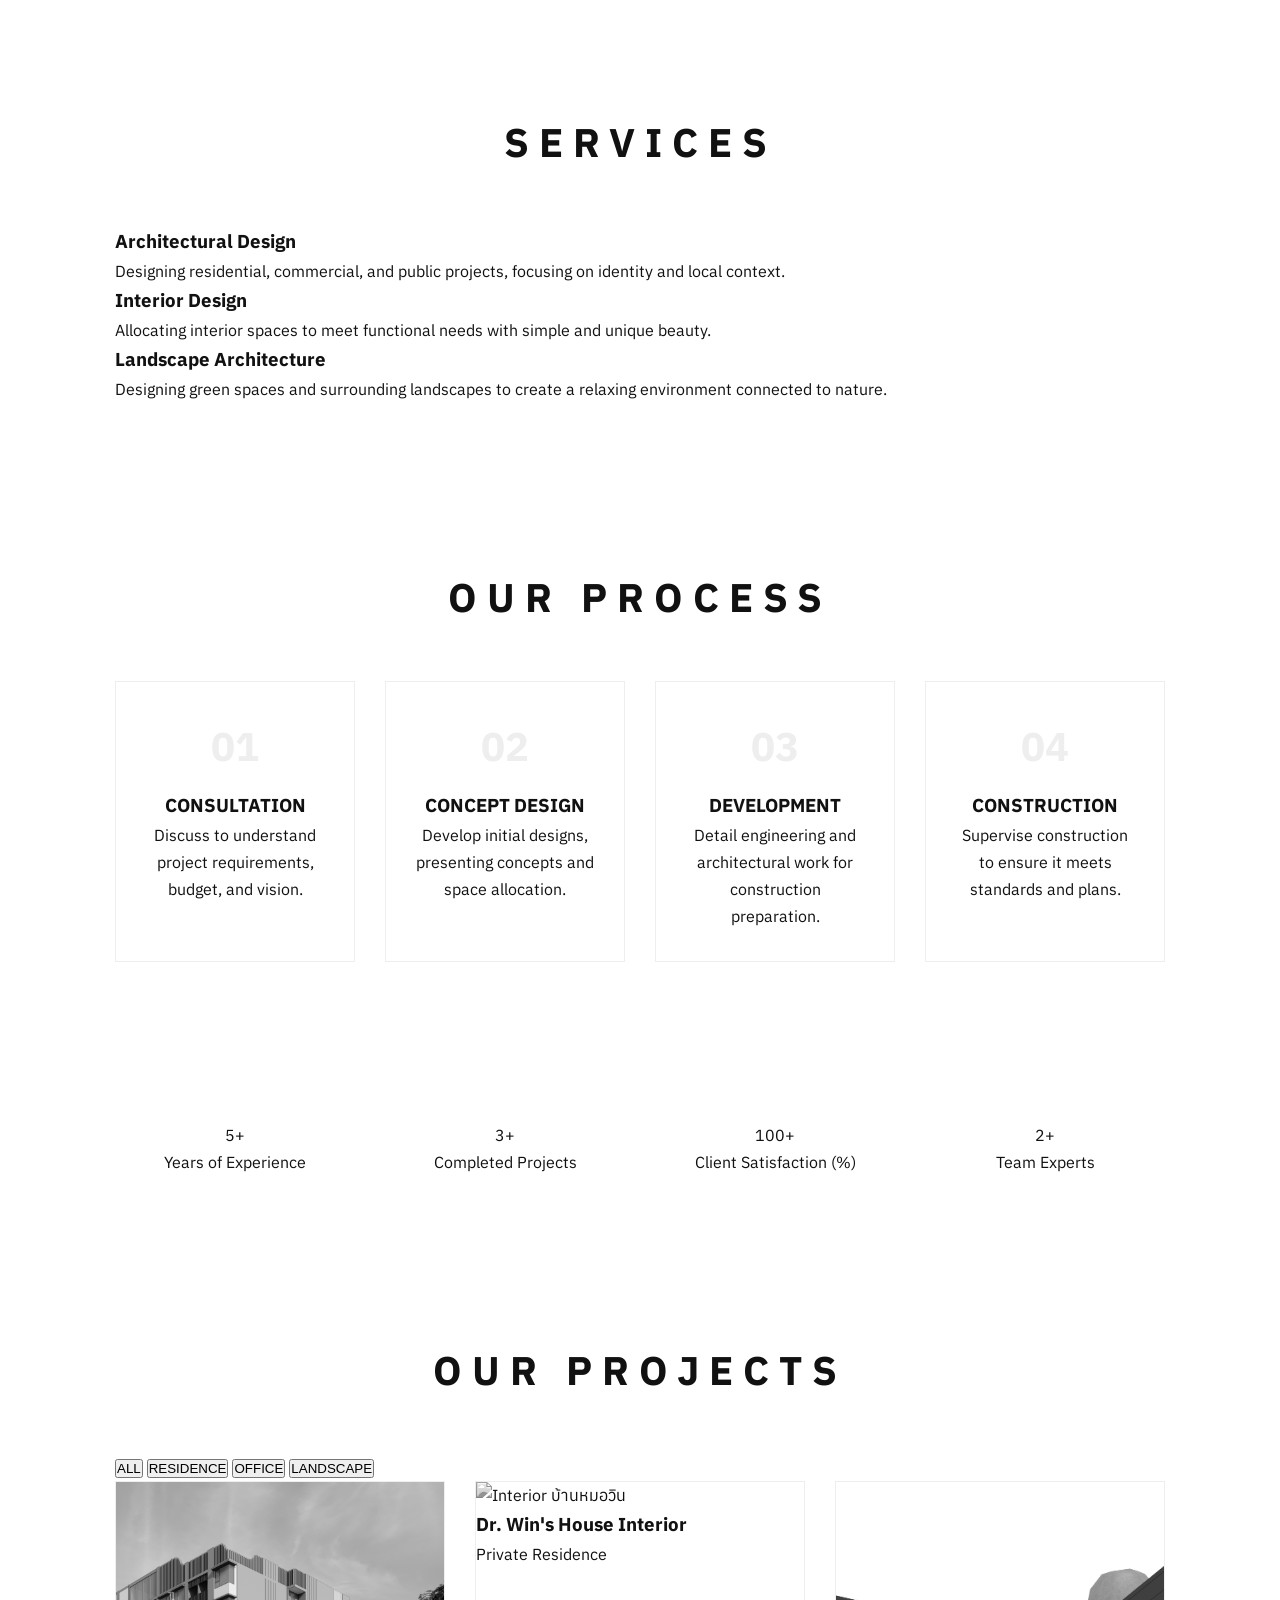
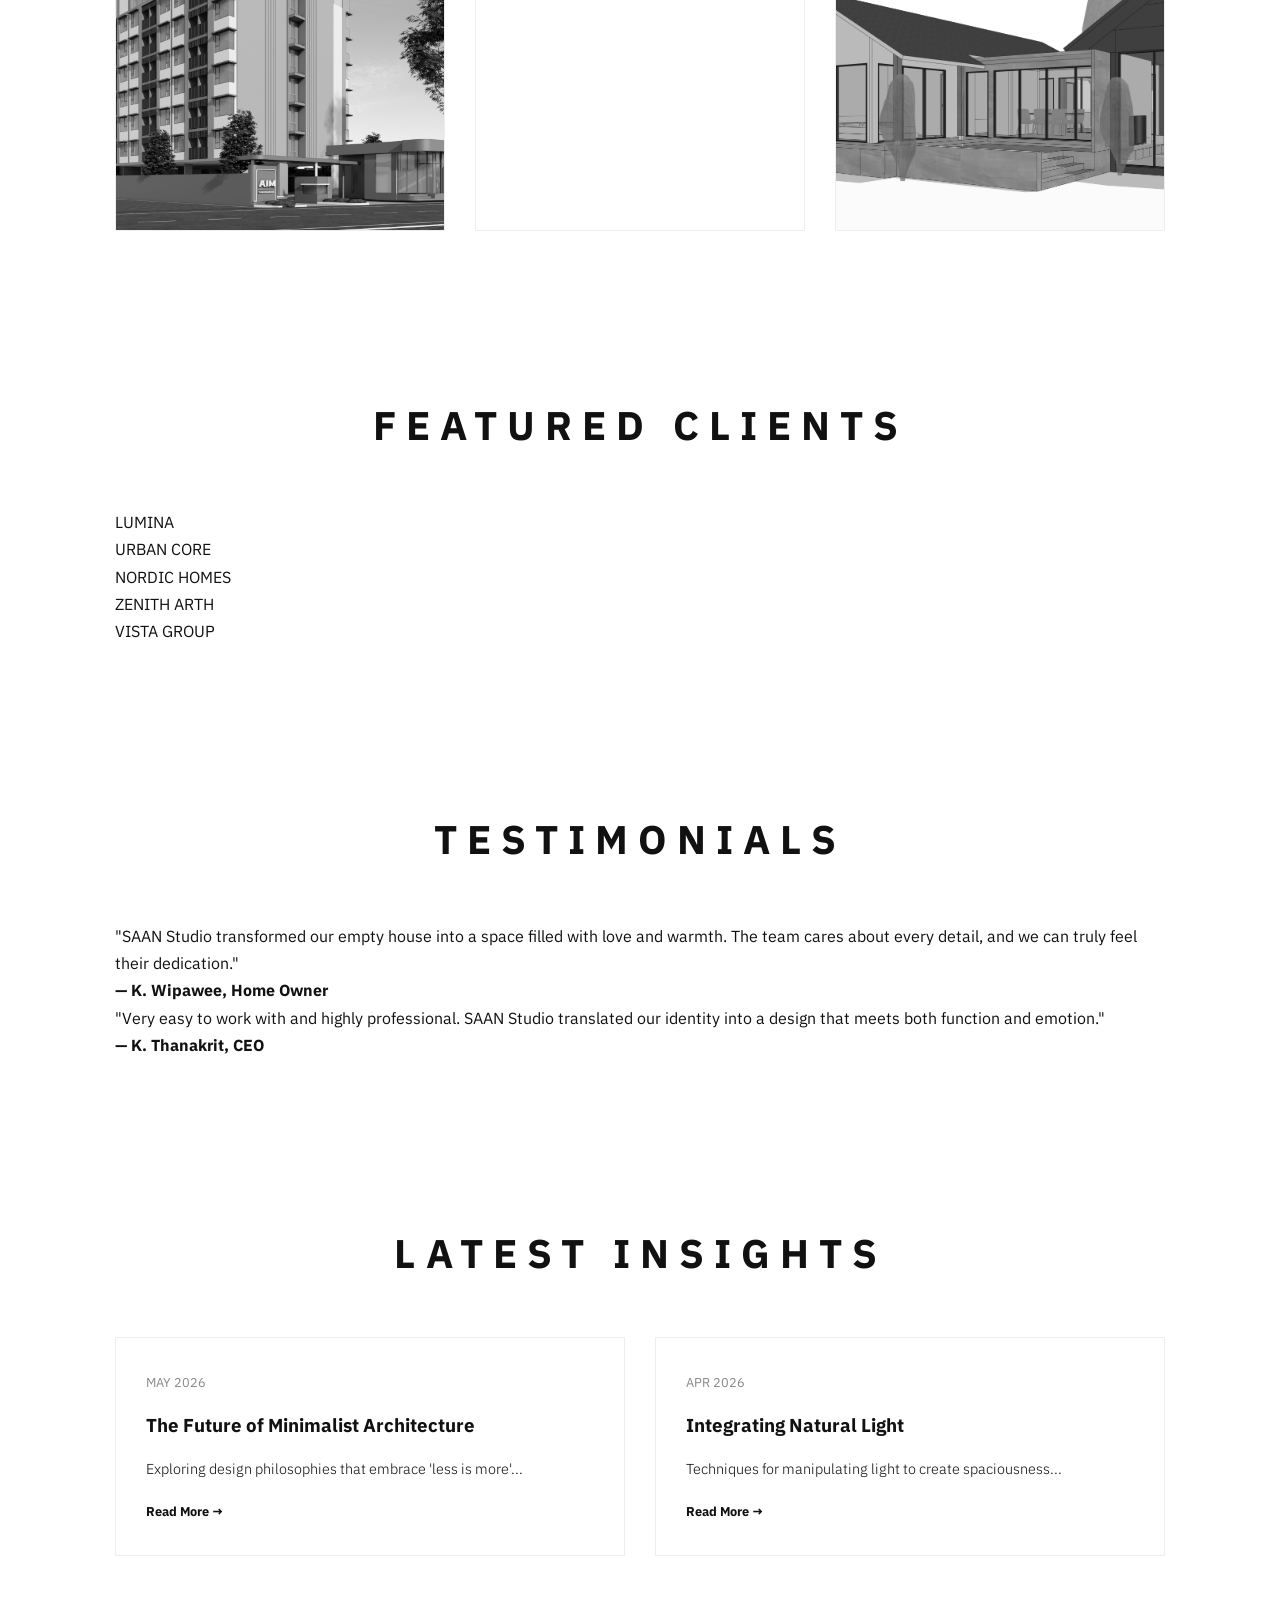
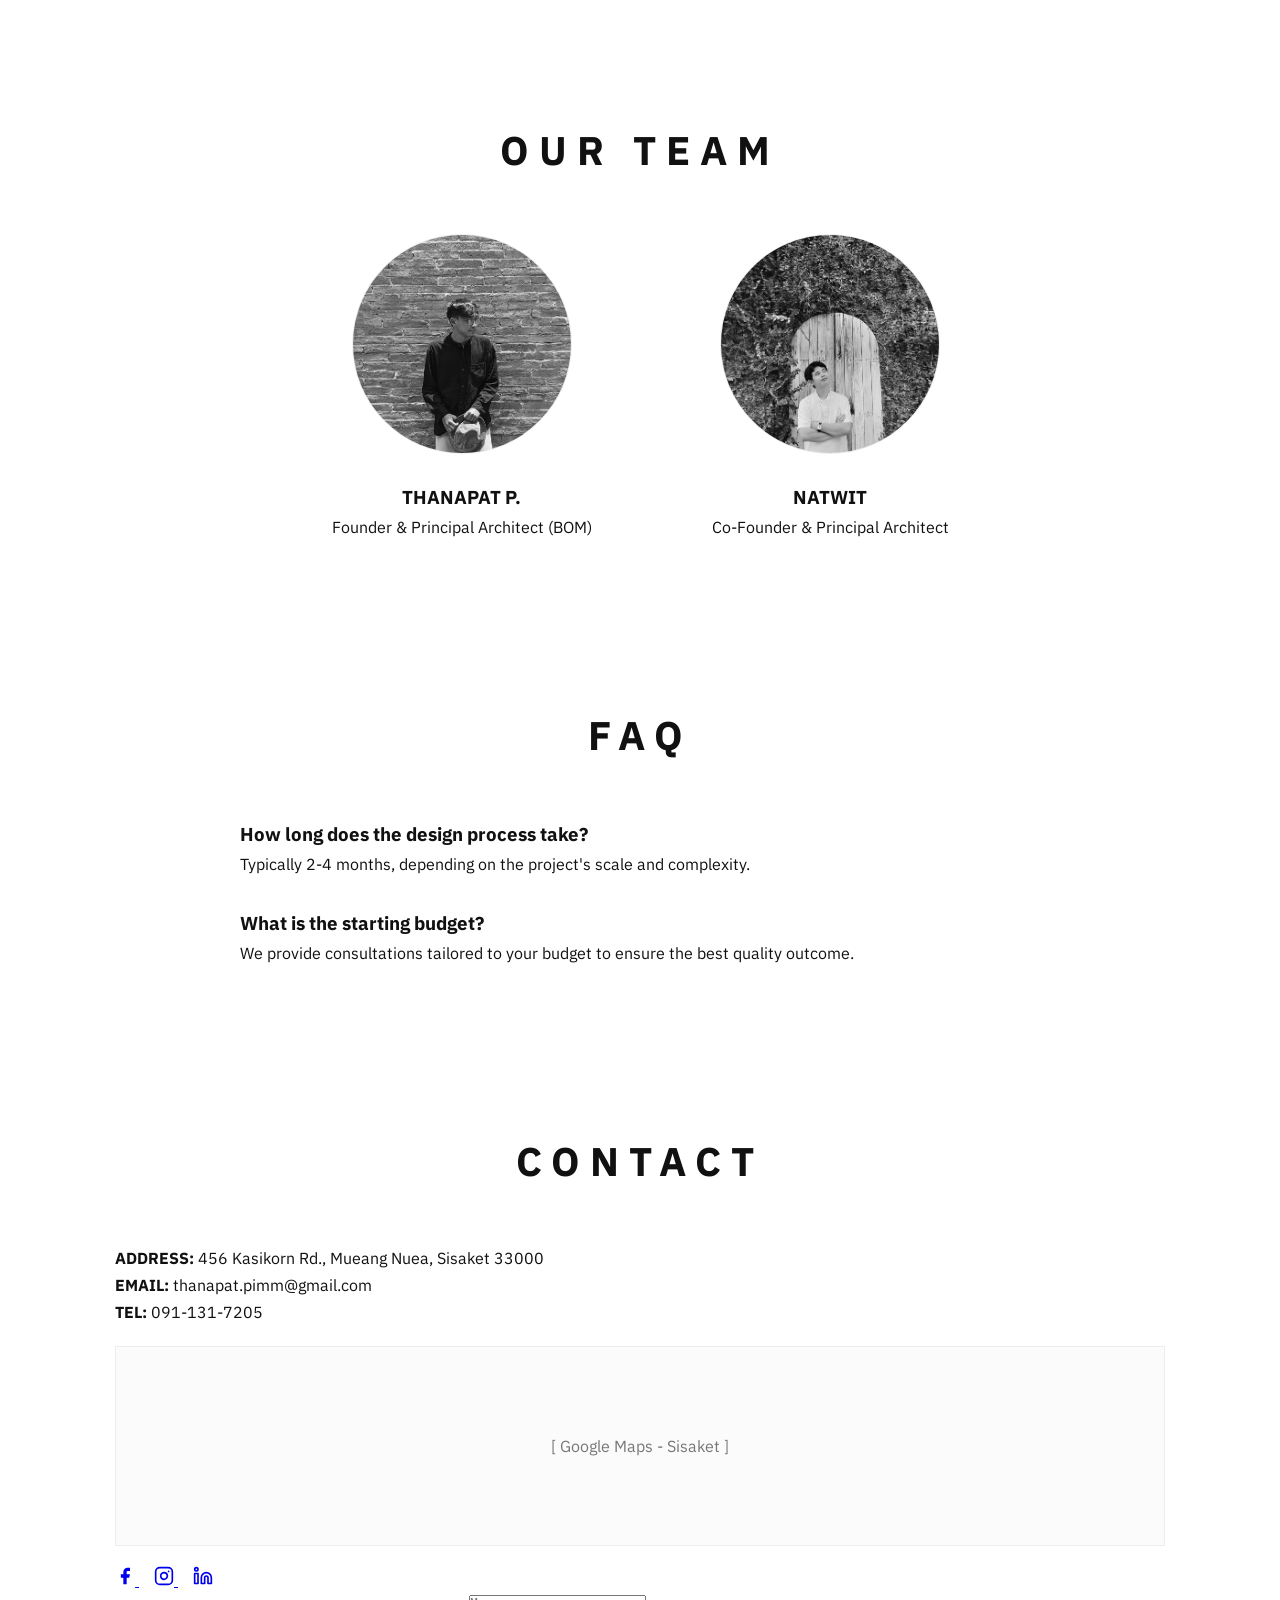
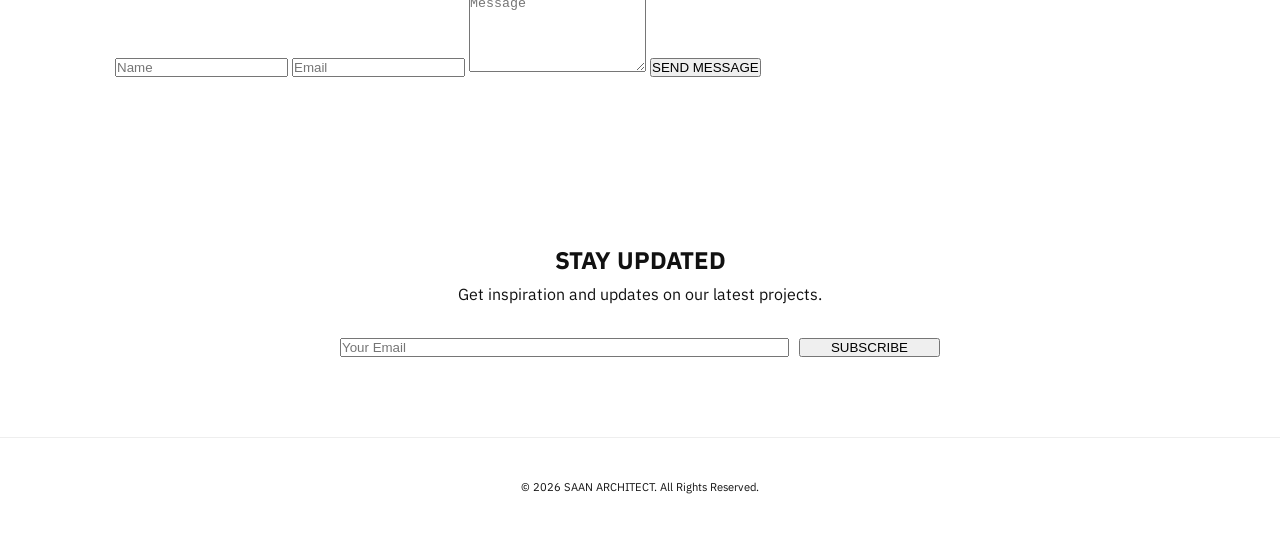
==== commit 4710fe11: "UI Update: Set Hero branding logo to white permanently for high contrast over slideshow" ====
--- a/index.html
+++ b/index.html
@@ -74,8 +74,7 @@
         </div>
         <div class="hero-content">
             <div class="concept-logo-container">
-                <img src="images/logo-black.png" alt="SAAN STUDIO Logo" class="logo-light concept-logo">
-                <img src="images/logo-white.png" alt="SAAN STUDIO Logo" class="logo-dark concept-logo">
+                <img src="images/logo-white.png" alt="SAAN STUDIO Logo" class="concept-logo">
             </div>
             <h1 class="lang" data-th="สานทุกความฝัน<br>ด้วยความรักและอบอุ่น" data-en="WEAVING DREAMS<br>WITH LOVE & WARMTH">WEAVING DREAMS<br>WITH LOVE & WARMTH</h1>
             <p class="lang" data-th="ที่ สานสตูดิโอ เราเชื่อว่า 'บ้าน' คือความรักความอบอุ่น เราจึง 'สาน' ทุกเส้นใยให้เป็นมากกว่าที่อยู่อาศัย" data-en="At SAAN Studio, we believe 'Home' is love and warmth. We weave every fiber to be more than just a place to live.">At SAAN Studio, we believe 'Home' is love and warmth. We weave every fiber to be more than just a place to live.</p>
--- a/style.css
+++ b/style.css
@@ -1,7 +1,7 @@
 /* 
     SAAN Studio - Design System 
     Philosophy: Minimalist, Symmetric, Mobile-First
-    Update: Fixed oversized elements and restored professional proportions.
+    STABILIZATION: Fix massive logos and duplication.
 */
 
 :root {
@@ -79,105 +79,38 @@
     transition: var(--transition-smooth);
 }
 
-/* Logo Theme Handling */
-.logo .logo-dark, .concept-logo-container .logo-dark { display: none; }
-[data-theme="dark"] .logo .logo-light, [data-theme="dark"] .concept-logo-container .logo-light { display: none; }
-[data-theme="dark"] .logo .logo-dark, [data-theme="dark"] .concept-logo-container .logo-dark { display: block; }
+/* GLOBAL LOGO VISIBILITY CONTROL - CRITICAL FIX */
+.logo-dark { display: none !important; }
+.logo-light { display: block !important; }
 
+[data-theme="dark"] .logo-light { display: none !important; }
+[data-theme="dark"] .logo-dark { display: block !important; }
+
+/* Navigation Logo Size */
 .logo img {
-    height: 40px;
+    height: 35px;
     width: auto;
     transition: var(--transition-smooth);
 }
 
 .nav-links { display: none; }
+.nav-extra { display: flex; align-items: center; gap: 15px; }
 
-.nav-extra {
-    display: flex;
-    align-items: center;
-    gap: 15px;
-}
-
-.lang-switch {
-    font-size: 0.75rem;
-    font-weight: 700;
-    letter-spacing: 1px;
-}
-
-.lang-btn { cursor: pointer; opacity: 0.3; }
-.lang-btn.active { opacity: 1; }
-
-.theme-switch {
-    position: relative;
-    display: inline-block;
-    width: 34px;
-    height: 18px;
-}
+/* Theme Switch UI */
+.theme-switch { position: relative; display: inline-block; width: 34px; height: 18px; }
 .theme-switch input { display: none; }
-.slider {
-    position: absolute; cursor: pointer;
-    top: 0; left: 0; right: 0; bottom: 0;
-    background-color: #ccc;
-    transition: .4s;
-    border-radius: 20px;
-}
-.slider:before {
-    position: absolute; content: "";
-    height: 12px; width: 12px;
-    left: 3px; bottom: 3px;
-    background-color: white;
-    transition: .4s;
-    border-radius: 50%;
-}
+.slider { position: absolute; cursor: pointer; top: 0; left: 0; right: 0; bottom: 0; background-color: #ccc; transition: .4s; border-radius: 20px; }
+.slider:before { position: absolute; content: ""; height: 12px; width: 12px; left: 3px; bottom: 3px; background-color: white; transition: .4s; border-radius: 50%; }
 input:checked + .slider { background-color: #444; }
 input:checked + .slider:before { transform: translateX(16px); }
 
 .burger { display: block; cursor: pointer; z-index: 1001; }
-.burger div {
-    width: 22px; height: 2px;
-    background-color: var(--text-color);
-    margin: 4px; transition: var(--transition-smooth);
-}
+.burger div { width: 22px; height: 2px; background-color: var(--text-color); margin: 4px; transition: var(--transition-smooth); }
 .toggle .line1 { transform: rotate(-45deg) translate(-4px, 4px); }
 .toggle .line2 { opacity: 0; }
 .toggle .line3 { transform: rotate(45deg) translate(-4px, -4px); }
 
-/* Hero Slideshow Styles */
-.hero-slideshow {
-    position: absolute;
-    top: 0;
-    left: 0;
-    width: 100%;
-    height: 100%;
-    z-index: 1;
-    overflow: hidden;
-}
-
-.slide {
-    position: absolute;
-    top: 0;
-    left: 0;
-    width: 100%;
-    height: 100%;
-    background-size: cover;
-    background-position: center;
-    opacity: 0;
-    transition: opacity 1.5s ease-in-out;
-    filter: grayscale(100%) brightness(0.6); /* Enforce grayscale and darken for text readability */
-}
-
-.slide.active {
-    opacity: 1;
-}
-
-.hero-content {
-    position: relative;
-    z-index: 2; /* Above slideshow */
-    max-width: 800px;
-    width: 90%;
-}
-
-/* Hero Section Base */
+/* Hero Section & Slideshow */
 .hero {
     position: relative;
     height: 100vh;
@@ -185,11 +118,18 @@
     justify-content: center;
     align-items: center;
     text-align: center;
-    background-color: #000; /* Fallback */
+    background-color: #000;
     color: #fff;
-    padding-top: 60px;
+    overflow: hidden;
 }
 
+.hero-slideshow { position: absolute; top: 0; left: 0; width: 100%; height: 100%; z-index: 1; }
+.slide { position: absolute; top: 0; left: 0; width: 100%; height: 100%; background-size: cover; background-position: center; opacity: 0; transition: opacity 1.5s ease; filter: grayscale(100%) brightness(0.5); }
+.slide.active { opacity: 1; }
+
+.hero-content { position: relative; z-index: 2; width: 90%; max-width: 800px; }
+
+/* HERO LOGO SIZE - FIXED */
 .concept-logo-container {
     display: flex;
     justify-content: center;
@@ -197,46 +137,18 @@
 }
 
 .concept-logo {
-    max-width: 200px;
+    width: 150px; /* FIXED WIDTH */
     height: auto;
+    object-fit: contain;
 }
 
-.hero-content h1 {
-    font-size: 2.2rem;
-    font-weight: 700;
-    letter-spacing: 5px;
-    margin-bottom: 20px;
-}
-
-.hero-content p {
-    font-size: 1rem;
-    font-weight: 300;
-    margin-bottom: 30px;
-}
-
-.btn-primary {
-    display: inline-block;
-    padding: 12px 30px;
-    background-color: #fff;
-    color: #000;
-    text-decoration: none;
-    font-size: 0.8rem;
-    font-weight: 700;
-    letter-spacing: 2px;
-    transition: var(--transition-smooth);
-    border: 1px solid #fff;
-}
-.btn-primary:hover { background: transparent; color: #fff; }
+.hero-content h1 { font-size: 2.2rem; font-weight: 700; letter-spacing: 5px; margin-bottom: 20px; line-height: 1.3; }
+.hero-content p { font-size: 1rem; font-weight: 300; margin-bottom: 30px; opacity: 0.9; }
 
 /* About Section */
-.about-grid {
-    display: grid;
-    grid-template-columns: 1fr;
-    gap: 40px;
-    align-items: center;
-}
+.about-grid { display: grid; grid-template-columns: 1fr; gap: 40px; align-items: center; }
 .about-text { text-align: center; }
-.about-image { width: 100%; height: 300px; overflow: hidden; }
+.about-image { width: 100%; height: 300px; overflow: hidden; border: 1px solid var(--border-color); }
 .about-image img { width: 100%; height: 100%; object-fit: cover; filter: grayscale(100%); }
 
 /* Process Section */
@@ -249,58 +161,18 @@
 .project-card { position: relative; overflow: hidden; height: 350px; border: 1px solid var(--border-color); }
 .project-card img { width: 100%; height: 100%; object-fit: cover; filter: grayscale(100%); transition: var(--transition-smooth); }
 .project-card:hover img { filter: grayscale(0%); transform: scale(1.03); }
-.project-info {
-    position: absolute; bottom: 0; left: 0; width: 100%;
-    padding: 20px; background: linear-gradient(transparent, rgba(0,0,0,0.8));
-    color: #fff;
-}
-
-/* Filter Buttons */
-.filter-buttons { display: flex; justify-content: center; flex-wrap: wrap; gap: 10px; margin-bottom: 40px; }
-.filter-btn {
-    background: transparent; border: 1px solid var(--border-color);
-    padding: 8px 20px; cursor: pointer; font-family: inherit; font-size: 0.7rem;
-    letter-spacing: 2px; text-transform: uppercase; color: var(--text-color);
-    transition: var(--transition-smooth);
-}
-.filter-btn.active { background: var(--text-color); color: var(--bg-color); border-color: var(--text-color); }
 
 /* Team Section */
 .team-grid { display: flex; flex-direction: column; align-items: center; gap: 50px; }
-.team-member { text-align: center; max-width: 300px; }
+.team-member { text-align: center; }
 .team-member img { width: 180px; height: 180px; border-radius: 50%; object-fit: cover; filter: grayscale(100%); margin-bottom: 20px; border: 1px solid var(--border-color); }
 
-/* Contact Section */
-.contact-content { display: grid; grid-template-columns: 1fr; gap: 40px; }
-.contact-form input, .contact-form textarea {
-    width: 100%; padding: 15px; margin-bottom: 15px; border: 1px solid var(--border-color);
-    background: transparent; color: var(--text-color); font-family: inherit;
-}
-.btn-dark {
-    width: 100%; padding: 15px; background: var(--text-color);
-    color: var(--bg-color); border: none; font-weight: 700; letter-spacing: 2px; cursor: pointer;
-}
-
-/* Footer */
+/* Footer & Transitions */
 footer { padding: 40px 0; text-align: center; font-size: 0.7rem; border-top: 1px solid var(--border-color); }
-
-/* Page Transitions */
-.page-transition-overlay {
-    position: fixed; top: 0; left: 0; width: 100%; height: 100%;
-    background-color: var(--bg-color); z-index: 9999; pointer-events: none;
-    opacity: 0; transition: opacity 0.5s ease;
-}
+.page-transition-overlay { position: fixed; top: 0; left: 0; width: 100%; height: 100%; background-color: var(--bg-color); z-index: 9999; pointer-events: none; opacity: 0; transition: opacity 0.5s ease; }
 .fade-out { opacity: 1; pointer-events: all; }
+.fade-in-body { animation: fadeIn 0.8s ease forwards; }
 @keyframes fadeIn { from { opacity: 0; } to { opacity: 1; } }
-.fade-in-body { animation: fadeIn 0.8s ease forwards; }
-
-#scrollTop {
-    display: none; position: fixed; bottom: 30px; right: 30px; z-index: 99;
-    border: 1px solid var(--text-color); background: var(--bg-color); color: var(--text-color);
-    width: 44px; height: 44px; line-height: 44px; text-align: center; cursor: pointer;
-    transition: var(--transition-smooth);
-}
-#scrollTop:hover { background: var(--text-color); color: var(--bg-color); }
 
 /* Desktop Enhancements */
 @media (min-width: 992px) {
@@ -316,20 +188,11 @@
     .process-steps { flex-direction: row; }
     .step { flex: 1; }
     .projects-grid { grid-template-columns: repeat(3, 1fr); }
-    .project-card { height: 450px; }
     .team-grid { flex-direction: row; justify-content: center; gap: 120px; }
     .team-member img { width: 220px; height: 220px; }
-    .contact-content { grid-template-columns: 1fr 1.5fr; gap: 100px; }
 }
 
 @media (max-width: 991px) {
-    .nav-links {
-        position: fixed; top: 0; right: 0; height: 100vh; width: 70%;
-        background-color: var(--bg-color); display: flex; flex-direction: column;
-        justify-content: center; align-items: center; gap: 40px;
-        transform: translateX(100%); transition: transform 0.5s ease;
-        box-shadow: -10px 0 30px rgba(0,0,0,0.05);
-    }
+    .nav-links { position: fixed; top: 0; right: 0; height: 100vh; width: 75%; background-color: var(--bg-color); display: flex; flex-direction: column; justify-content: center; align-items: center; gap: 40px; transform: translateX(100%); transition: transform 0.5s ease; z-index: 1000; }
     .nav-active { transform: translateX(0%) !important; }
-    .nav-links a { font-size: 1.2rem; text-decoration: none; color: var(--text-color); font-weight: 700; }
 }
